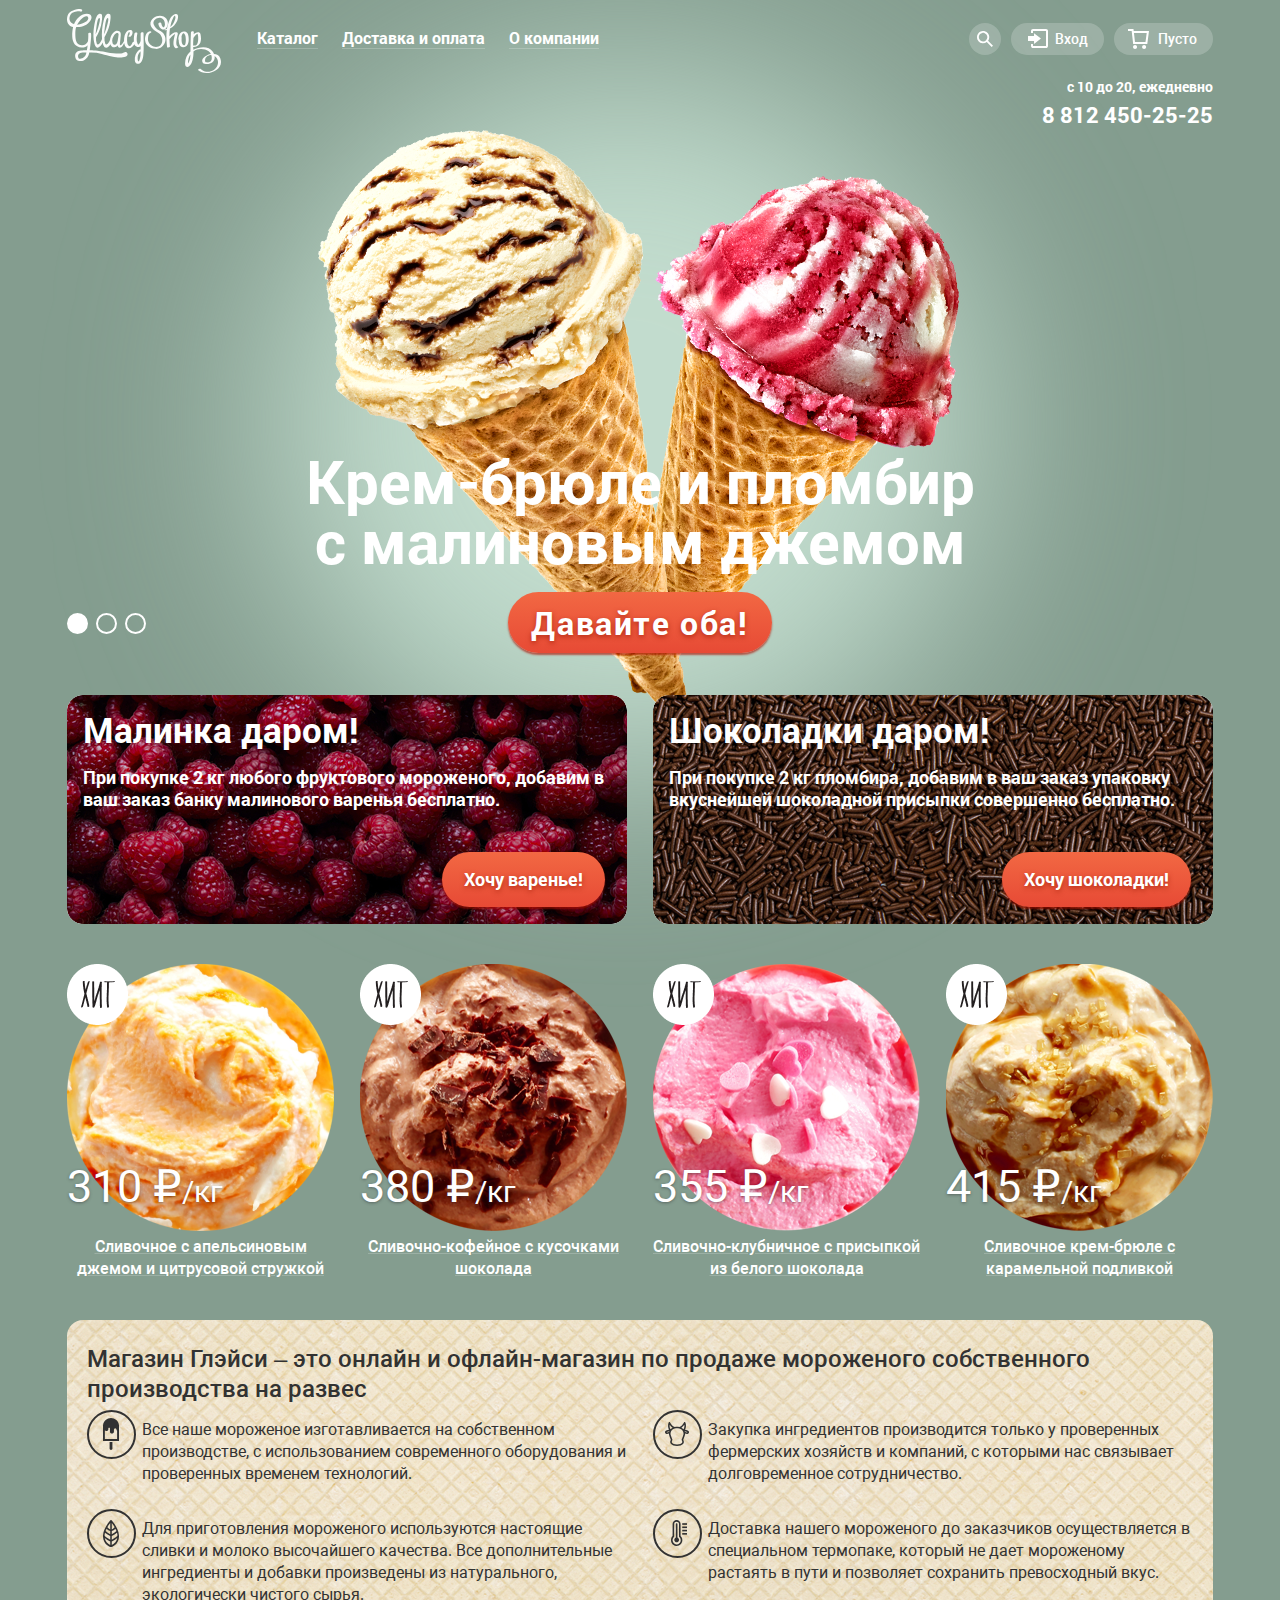
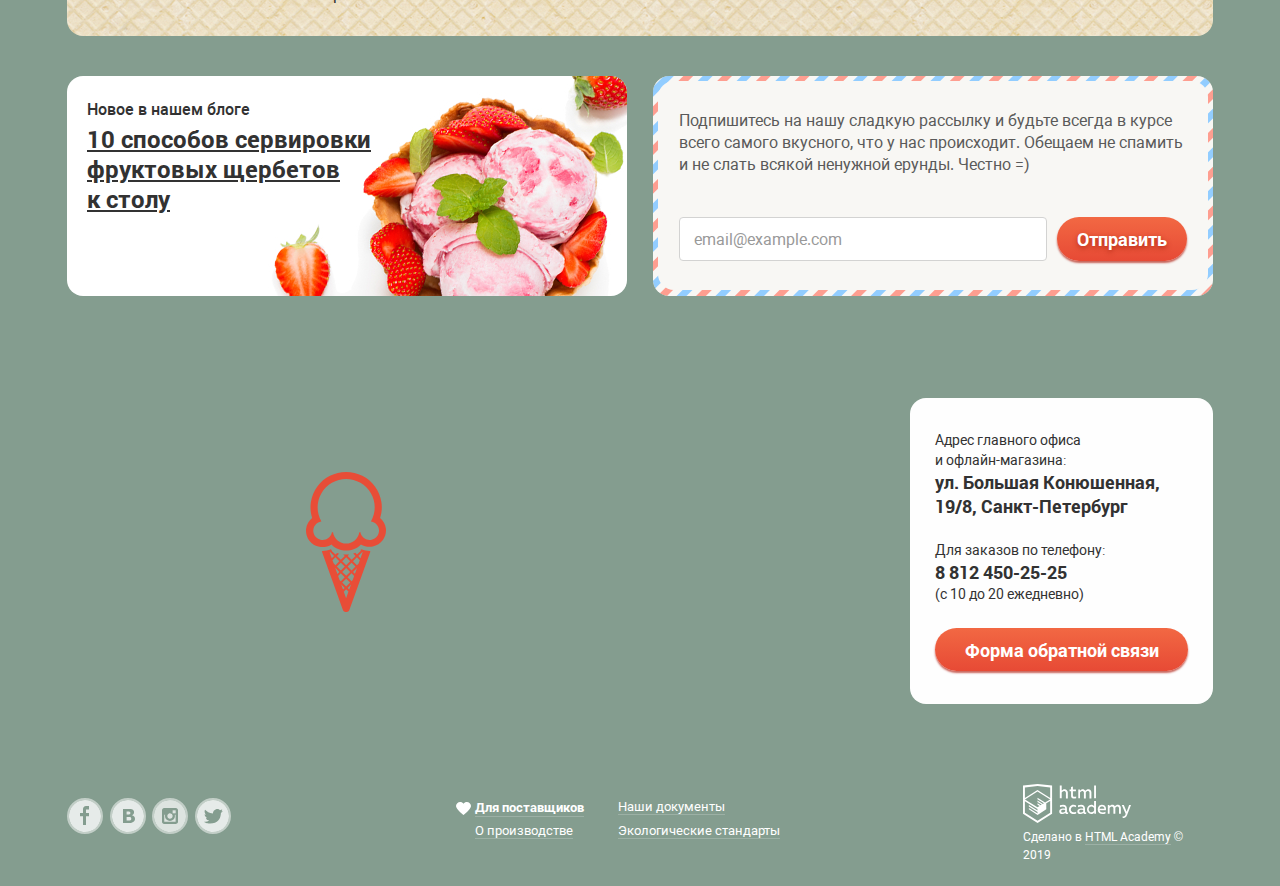
==== index.html @ 66aa1869 "Фиксит ссылки" ====
<!DOCTYPE html>
<html class="page" lang="ru">

<head>
  <meta charset="utf-8">
  <title>HTML Academy: Глейси</title>

  <link rel="icon" href="favicon.ico">
  <link rel="icon" href="img/icon.svg" type="image/svg+xml">
  <link href="css/normalize.css" rel="stylesheet">
  <link href="css/style.css" rel="stylesheet">
</head>

<body class="page-body container background-green">
  <header class="main-header">
    <div class="main-header-logo">
      <img src="../img/logo.svg" width="154" height="64" alt="Логотип магазина Gllacy Shop">
    </div>
    <nav class="main-navigation">
      <ul class="site-navigation">
        <li class="navigation-item-catalog"><a class="navigation-item catalog" href="#">Каталог</a>
          <ul class="submenu">
            <li class="novelty-item"><a class="submenu-novelty" href="#">Новинки</a></li>
            <li class="submenu-item"><a class="submenu-link" href="catalog.html">Сливочное</a></li>
            <li class="submenu-item"><a class="submenu-link" href="#">Щербеты</a></li>
            <li class="submenu-item"><a class="submenu-link" href="#">Фруктовый лед</a></li>
            <li class="submenu-item"><a class="submenu-link" href="#">Мелорин</a></li>
          </ul>
        </li>
        <li><a class="navigation-item" href="#">Доставка и оплата</a></li>
        <li><a class="navigation-item" href="#">О компании</a></li>
      </ul>
    </nav>
    <div class="useful-buttons">
      <ul class="useful-buttons-list">
        <li class="useful-link-search">
          <button class="button button-search" type="button" aria-label="Поиск"><svg class="svg-search" width="16"
              height="16" viewBox="0 0 16 16" fill="none" xmlns="http://www.w3.org/2000/svg">
              <path
                d="M16 14.6652L11.0785 9.73294C11.9827 8.48188 12.3826 6.93501 12.1984 5.40134C12.0141 3.86767 11.2594 2.4601 10.0848 1.45982C8.91022 0.45954 7.40233 -0.0598191 5.86234 0.00548954C4.32234 0.0707982 2.86363 0.715967 1.77757 1.81212C0.691516 2.90827 0.0580813 4.3747 0.0038002 5.91849C-0.050481 7.46228 0.478388 8.96976 1.48476 10.1398C2.49113 11.3098 3.90092 12.0563 5.43251 12.2301C6.96409 12.4039 8.50472 11.9922 9.74663 11.0772L14.6586 16L16 14.6652ZM6.08152 10.3767C5.24079 10.3767 4.41895 10.1268 3.71991 9.65874C3.02087 9.19063 2.47604 8.5253 2.15431 7.74687C1.83258 6.96844 1.7484 6.11188 1.91241 5.28551C2.07643 4.45913 2.48128 3.70006 3.07576 3.10427C3.67024 2.50849 4.42766 2.10276 5.25223 1.93838C6.0768 1.77401 6.93149 1.85837 7.70822 2.1808C8.48495 2.50324 9.14883 3.04927 9.61591 3.74983C10.083 4.4504 10.3323 5.27404 10.3323 6.11661C10.3298 7.24568 9.88115 8.3278 9.08451 9.12618C8.28788 9.92456 7.20813 10.3742 6.08152 10.3767Z"
                fill="white" />
            </svg>
          </button>
          <div class="search-form-div">
            <form class="search-form" action="https://echo.htmlacademy.ru" method="post">
              <input class="search-input" type="text" name="search" placeholder="Крем-брюле">
            </form>
          </div>
        </li>
        <li class="useful-link-login">
          <button class="button button-login" type="button">
            <svg class="svg-enter" width="20" height="19" viewBox="0 0 20 19" fill="none"
              xmlns="http://www.w3.org/2000/svg">
              <path d="M6.04 14.88L12.96 9.5L6.04 4.13V7.04H0V11.96H6.04V14.88Z" fill="white" />
              <path
                d="M18 0H5C4.46957 0 3.96086 0.210714 3.58579 0.585786C3.21071 0.960859 3 1.46957 3 2V4H5V2H18V17H5V15H3V17C3 17.5304 3.21071 18.0391 3.58579 18.4142C3.96086 18.7893 4.46957 19 5 19H18C18.5304 19 19.0391 18.7893 19.4142 18.4142C19.7893 18.0391 20 17.5304 20 17V2C20 1.46957 19.7893 0.960859 19.4142 0.585786C19.0391 0.210714 18.5304 0 18 0Z"
                fill="white" />
            </svg>Вход</button>
          <div class="authorization-form-div">
            <form class="authorization-form" action="https://echo.htmlacademy.ru" method="post">
              <input class="authorization-login" type="email" name="login" placeholder="email@example.com">
              <input class="authorization-password" type="password" name="password" placeholder="......">
              <button class="button button-enter" type="submit">Войти</button>
              <div class="authorization-form-links">
                <a class="forgot-pass" href="">Забыли пароль?</a>
                <a class="new-reg" href="">Новая регистрация</a>
              </div>
            </form>
          </div>
        </li>
        <li>
          <button class="button button-cart" type="button"><svg class="svg-cart" width="21" height="20"
              viewBox="0 0 21 20" fill="none" xmlns="http://www.w3.org/2000/svg">
              <path
                d="M5.70345 2L5.46161 0H0V2H3.66795L5.17946 15H19.2869L21 2H5.70345ZM17.5034 13H6.97313L5.96545 4H18.6924L17.5034 13Z"
                fill="white" />
              <path
                d="M7.03359 20C8.14664 20 9.04894 19.1046 9.04894 18C9.04894 16.8954 8.14664 16 7.03359 16C5.92054 16 5.01823 16.8954 5.01823 18C5.01823 19.1046 5.92054 20 7.03359 20Z"
                fill="white" />
              <path
                d="M16.1027 20C17.2157 20 18.118 19.1046 18.118 18C18.118 16.8954 17.2157 16 16.1027 16C14.9896 16 14.0873 16.8954 14.0873 18C14.0873 19.1046 14.9896 20 16.1027 20Z"
                fill="white" />
            </svg>Пусто</button>
        </li>
      </ul>
      <p class="magazine-information">с 10 до 20, ежедневно
        <a class="useful-buttons-tel" href="tel:+78124502525">8 812 450-25-25</a>
      </p>
    </div>
  </header>

  <main>
    <h1 class="visually-hidden">Кондитерский магазин Gllacy Shop</h1>
    <section class="slider">
      <h2 class="visually-hidden presentation">Презентация мороженого</h2>
      <ul class="slider-list">
        <li class="slider-item slide slide-current">
          <div class="slider-images-green">
          </div>
          <div class="slider-backlight-green"></div>
          <h3 class="slider-header">Крем-брюле и пломбир<br> с малиновым джемом</h3>
          <a class="button slide-button" href="#">Давайте оба!</a>
        </li>
        <li class="slider-item slide">
          <div class="slider-images-blue">
          </div>
          <div class="slider-backlight-blue"></div>
          <h3 class="slider-header">Шоколадный пломбир и лимонный сорбет</h3>
          <a class="button slide-button" href="#">Давайте оба!</a>
        </li>
        <li class="slider-item slide">
          <div class="slider-images-brown">
          </div>
          <div class="slider-backlight-brown"></div>
          <h3 class="slider-header">Пломбир с помадкой и клубничный щербет</h3>
          <a class="button slide-button" href="#">Давайте оба!</a>
        </li>
      </ul>
      <div class="slider-controls">
        <button type="button" class="change-button current" aria-label="Первый слайд"></button>
        <button type="button" class="change-button" aria-label="Второй слайд"></button>
        <button type="button" class="change-button" aria-label="Третий слайд"></button>
      </div>
    </section>

    <section class="special-offers">
      <h2 class="visually-hidden">Специальные предложения</h2>
      <ul class="offers-list">
        <li class="offers-item">
          <h3 class="offer-header">Малинка даром!</h3>
          <p class="offer-text">При покупке 2 кг любого фруктового мороженого, добавим в ваш заказ банку малинового
            варенья
            бесплатно.
          </p>
          <a class="button offer-button" href="#">Хочу варенье!</a>
        </li>
        <li class="offers-item">
          <h3 class="offer-header">Шоколадки даром!</h3>
          <p class="offer-text">При покупке 2 кг пломбира, добавим в ваш заказ упаковку вкуснейшей шоколадной
            присыпки совершенно
            бесплатно.</p>
          <a class="button offer-button" href="#">Хочу шоколадки!</a>
        </li>
      </ul>
    </section>

    <section class="hits">
      <h2 class="visually-hidden">Хиты продаж</h2>
      <ul class="hits-list">
        <li class="hits-item">
          <article class="catalog-article hit-first">
            <h3 class="hit-h">Сливочное с апельсиновым джемом и цитрусовой стружкой</h3>
            <img class="hit-image" src="../img/hit-first-orange.jpg" width="267" height="267">
            <p class="hits-price"><span class="hits-span-price">310 <span>&#8381;</span></span>/кг</p>
            <button class="button button-quick-view">Быстрый просмотр</button>
          </article>
        </li>
        <li class="hits-item">
          <article class="catalog-article hit-second">
            <h3 class="hit-h">Сливочно-кофейное с кусочками шоколада</h3>
            <img class="hit-image" src="../img/hit-second-coffee.jpg" width="267" height="267">
            <p class="hits-price"><span class="hits-span-price">380 <span>&#8381;</span></span>/кг</p>
            <button class="button button-quick-view">Быстрый просмотр</button>
          </article>
        </li>
        <li class="hits-item">
          <article class="catalog-article hit-third">
            <h3 class="hit-h">Сливочно-клубничное с присыпкой из белого шоколада</h3>
            <img class="hit-image" src="../img/hit-third-strawberry.jpg" width="267" height="267">
            <p class="hits-price"><span class="hits-span-price">355 <span>&#8381;</span></span>/кг</p>
            <button class="button button-quick-view">Быстрый просмотр</button>
          </article>
        </li>
        <li class="hits-item">
          <article class="catalog-article hit-fourth">
            <h3 class="hit-h">Сливочное крем-брюле с карамельной подливкой</h3>
            <img class="hit-image" src="../img/hit-fourth-caramel.jpg" width="267" height="267">
            <p class="hits-price"><span class="hits-span-price">415 <span>&#8381;</span></span>/кг</p>
            <button class="button button-quick-view">Быстрый просмотр</button>
          </article>
        </li>
      </ul>
    </section>

    <section class="features">
      <h2 class="visually-hidden">Преимущества</h2>
      <h3 class="features-header">Магазин Глэйси – это онлайн и офлайн-магазин по продаже мороженого собственного
        производства на развес
      </h3>
      <ul class="features-list">
        <li class="features-item">
          <p class="features-text">Все наше мороженое изготавливается на собственном производстве, с использованием
            современного оборудования и проверенных временем технологий.</p>
        </li>
        <li class="features-item">
          <p class="features-text">Закупка ингредиентов производится только у проверенных фермерских хозяйств и
            компаний, с которыми нас связывает долговременное сотрудничество.</p>
        </li>
        <li class="features-item">
          <p class="features-text">Для приготовления мороженого используются настоящие сливки и молоко высочайшего
            качества. Все дополнительные ингредиенты и добавки произведены из натурального, экологически чистого сырья.
          </p>
        </li>
        <li class="features-item">
          <p class="features-text">Доставка нашего мороженого до заказчиков осуществляется в специальном термопаке,
            который не дает мороженому растаять в пути и позволяет сохранить превосходный вкус.</p>
        </li>
      </ul>
    </section>

    <div class="index-columns">
      <section class="blog-state">
        <h2><a class="blog-state-link" href="#">10 способов сервировки<br> фруктовых щербетов<br> к столу</a></h2>
        <p>Новое в нашем блоге</p>
      </section>

      <section class="subscription">
        <div class="wrap">
          <h2 class="visually-hidden">Подписка на рассылку</h2>
          <form class="subscription-form" action="https://echo.htmlacademy.ru" method="post">
            <p class="subscription-text">Подпишитесь на нашу сладкую рассылку и будьте всегда в курсе всего самого
              вкусного, что у нас происходит.
              Обещаем не спамить и не слать всякой ненужной ерунды. Честно =)</p>
            <input class="subscription-input" type="text" placeholder="email@example.com">
            <button class="button submit-button" type="submit">Отправить</button>
        </div>
        </form>
      </section>
    </div>

    <section class="section-map">
      <h2 class="visually-hidden">Карта и местоположение</h2>
      <div class="map">
        <iframe class="map-iframe"
          src="https://www.google.com/maps/embed?pb=!1m18!1m12!1m3!1d1998.6034633474942!2d30.321180581178766!3d59.938721856228796!2m3!1f0!2f0!3f0!3m2!1i1024!2i768!4f13.1!3m3!1m2!1s0x4696310fca145cc1%3A0x42b32648d8238007!2z0JHQvtC70YzRiNCw0Y8g0JrQvtC90Y7RiNC10L3QvdCw0Y8g0YPQuy4sIDE5LzgsINCh0LDQvdC60YIt0J_QtdGC0LXRgNCx0YPRgNCzLCAxOTExODY!5e0!3m2!1sru!2sru!4v1616241589556!5m2!1sru!2sru"
          width="1200" height="430" allowfullscreen
          title="Магазин Gllacy Shop по улице Большая Конюшенная, 19/8, Санкт-Петербург"></iframe>
        <div class="map-information">
          <div class="map-wrapper">
            <p class="address">Адрес главного офиса и офлайн-магазина:
              <span class="map-address">ул. Большая Конюшенная, 19/8, Санкт-Петербург</span>
            </p>
            <p class="tel">Для заказов по телефону:
              <a class="map-tel" href="tel:+78124502525">8 812 450-25-25</a>
              (с 10 до 20 ежедневно)
            </p>
            <button class="button feedback-button" type="button">Форма обратной связи</button>
          </div>
        </div>
      </div>
    </section>
  </main>

  <footer class="main-footer">
    <section class="footer-social">
      <h2 class="visually-hidden">Социальные сети</h2>
      <ul class="social-list">
        <li>
          <a href="#" class="facebook-link">
            <span class="visually-hidden">Фэйсбук</span>
            <svg width="36" height="36" viewBox="0 0 36 36" fill="none" xmlns="http://www.w3.org/2000/svg">
              <path
                d="M18 35C27.3888 35 35 27.3888 35 18C35 8.61116 27.3888 1 18 1C8.61116 1 1 8.61116 1 18C1 27.3888 8.61116 35 18 35Z"
                stroke="white" stroke-opacity="0.5" stroke-width="2" />
              <path
                d="M18 2C14.8355 2 11.7421 2.93838 9.11088 4.69649C6.4797 6.45459 4.42894 8.95345 3.21793 11.8771C2.00693 14.8007 1.69008 18.0177 2.30744 21.1214C2.92481 24.2251 4.44866 27.0761 6.6863 29.3137C8.92394 31.5513 11.7749 33.0752 14.8786 33.6926C17.9823 34.3099 21.1993 33.9931 24.1229 32.7821C27.0466 31.5711 29.5454 29.5203 31.3035 26.8891C33.0616 24.2579 34 21.1645 34 18C34 13.7565 32.3143 9.68687 29.3137 6.68629C26.3131 3.68571 22.2435 2 18 2ZM22.06 11.45H19V14.9H22V18.34H19V27H16V18.34H13V14.9H16V11.45C15.9449 10.5957 16.2291 9.75426 16.7908 9.1083C17.3525 8.46234 18.1464 8.06407 19 8H22V11.45H22.06Z"
                fill="white" fill-opacity="0.8" />
            </svg>
          </a>
        </li>
        <li>
          <a href="#" class="vk-link">
            <span class="visually-hidden">Вконтакте</span>
            <svg width="36" height="36" viewBox="0 0 36 36" fill="none" xmlns="http://www.w3.org/2000/svg">
              <path
                d="M18 35C27.3888 35 35 27.3888 35 18C35 8.61116 27.3888 1 18 1C8.61116 1 1 8.61116 1 18C1 27.3888 8.61116 35 18 35Z"
                stroke="white" stroke-opacity="0.5" stroke-width="2" />
              <path
                d="M18.64 16.49C18.9652 16.4904 19.2875 16.4293 19.59 16.31C19.8645 16.2077 20.0922 16.0085 20.23 15.75C20.3343 15.4964 20.3854 15.2241 20.38 14.95C20.376 14.7057 20.3143 14.4659 20.2 14.25C20.0714 14.0066 19.8523 13.8235 19.59 13.74C19.2687 13.627 18.9306 13.5695 18.59 13.57H16.59V16.57H17.16C17.75 16.52 18.24 16.51 18.64 16.49Z"
                fill="white" fill-opacity="0.8" />
              <path
                d="M20.12 19.08C19.751 19.0101 19.3752 18.9832 19 19H16.61V22.5H19.06C19.4757 22.4953 19.8865 22.4104 20.27 22.25C20.591 22.1392 20.8632 21.9199 21.04 21.63C21.1865 21.3527 21.2621 21.0436 21.26 20.73C21.2753 20.3782 21.1848 20.0298 21 19.73C20.7922 19.4167 20.4806 19.1865 20.12 19.08Z"
                fill="white" fill-opacity="0.8" />
              <path
                d="M18 2C14.8355 2 11.7421 2.93838 9.11088 4.69649C6.4797 6.45459 4.42894 8.95345 3.21793 11.8771C2.00693 14.8007 1.69008 18.0177 2.30744 21.1214C2.92481 24.2251 4.44866 27.0761 6.6863 29.3137C8.92394 31.5513 11.7749 33.0752 14.8786 33.6926C17.9823 34.3099 21.1993 33.9931 24.1229 32.7821C27.0466 31.5711 29.5454 29.5203 31.3035 26.8891C33.0616 24.2579 34 21.1645 34 18C34 13.7565 32.3143 9.68687 29.3137 6.68629C26.3131 3.68571 22.2435 2 18 2ZM24.6 22.53C24.3376 23.056 23.9537 23.5119 23.48 23.86C22.9342 24.2714 22.3122 24.5705 21.65 24.74C20.8286 24.9383 19.9848 25.029 19.14 25.01H13V11H18.45C19.2781 10.9868 20.1063 11.0235 20.93 11.11C21.473 11.194 21.9994 11.3627 22.49 11.61C22.9868 11.8462 23.4013 12.2258 23.68 12.7C23.9455 13.1728 24.0801 13.7079 24.07 14.25C24.0819 14.8916 23.8931 15.5209 23.53 16.05C23.1452 16.588 22.6142 17.0045 22 17.25V17.32C22.8272 17.4588 23.5898 17.8541 24.18 18.45C24.7295 19.0712 25.0163 19.8815 24.98 20.71C25.0043 21.3386 24.8738 21.9636 24.6 22.53Z"
                fill="white" fill-opacity="0.8" />
            </svg>
          </a>
        </li>
        <li>
          <a href="#" class="instagram-link">
            <span class="visually-hidden">Инстаграм</span>
            <svg width="36" height="36" viewBox="0 0 36 36" fill="none" xmlns="http://www.w3.org/2000/svg">
              <path
                d="M18 35C27.3888 35 35 27.3888 35 18C35 8.61116 27.3888 1 18 1C8.61116 1 1 8.61116 1 18C1 27.3888 8.61116 35 18 35Z"
                stroke="white" stroke-opacity="0.5" stroke-width="2" />
              <g opacity="0.8">
                <path
                  d="M22.92 18C22.92 19.3155 22.3974 20.5771 21.4673 21.5072C20.5371 22.4374 19.2755 22.96 17.96 22.96C16.6445 22.96 15.3829 22.4374 14.4528 21.5072C13.5226 20.5771 13 19.3155 13 18C13.001 17.6158 13.048 17.233 13.14 16.86H12.24V23.7H23.64V16.86H22.74C22.8406 17.2325 22.901 17.6147 22.92 18Z"
                  fill="white" fill-opacity="0.9"/>
                <path
                  d="M18 20.66C18.5252 20.656 19.0375 20.4967 19.4723 20.202C19.9071 19.9073 20.245 19.4905 20.4432 19.0042C20.6415 18.5178 20.6913 17.9836 20.5864 17.4689C20.4816 16.9542 20.2266 16.4821 19.8539 16.1121C19.4811 15.7421 19.0071 15.4908 18.4916 15.3897C17.9762 15.2887 17.4424 15.3425 16.9575 15.5445C16.4726 15.7464 16.0584 16.0873 15.7669 16.5243C15.4755 16.9613 15.32 17.4748 15.32 18C15.3213 18.3506 15.3917 18.6976 15.5271 19.021C15.6625 19.3444 15.8602 19.638 16.1091 19.8851C16.358 20.1321 16.653 20.3276 16.9775 20.4606C17.3019 20.5936 17.6494 20.6613 18 20.66Z"
                  fill="white" fill-opacity="0.9"/>
                <path d="M23.68 12.3H20.64V15.34H23.68V12.3Z" fill="white" fill-opacity="0.9"/>
                <path
                  d="M18 2C14.8355 2 11.7421 2.93838 9.11088 4.69649C6.4797 6.45459 4.42894 8.95345 3.21793 11.8771C2.00693 14.8007 1.69008 18.0177 2.30744 21.1214C2.92481 24.2251 4.44866 27.0761 6.6863 29.3137C8.92394 31.5513 11.7749 33.0752 14.8786 33.6926C17.9823 34.3099 21.1993 33.9931 24.1229 32.7821C27.0466 31.5711 29.5454 29.5203 31.3035 26.8891C33.0616 24.2579 34 21.1645 34 18C34 13.7565 32.3143 9.68687 29.3137 6.68629C26.3131 3.68571 22.2435 2 18 2ZM26 23.7C26.0027 24.0045 25.9444 24.3064 25.8285 24.588C25.7127 24.8696 25.5416 25.1251 25.3253 25.3395C25.1091 25.5539 24.8521 25.7228 24.5695 25.8362C24.2869 25.9497 23.9845 26.0054 23.68 26H12.28C11.9793 25.9987 11.6818 25.9382 11.4044 25.8219C11.1271 25.7056 10.8754 25.5358 10.6637 25.3222C10.4519 25.1086 10.2844 24.8554 10.1705 24.5771C10.0566 24.2988 9.99869 24.0007 10 23.7V12.3C9.99869 11.9993 10.0566 11.7012 10.1705 11.4229C10.2844 11.1446 10.4519 10.8914 10.6637 10.6778C10.8754 10.4642 11.1271 10.2944 11.4044 10.1781C11.6818 10.0618 11.9793 10.0013 12.28 10H23.67C23.9749 9.99467 24.2778 10.0503 24.561 10.1636C24.8441 10.2769 25.1017 10.4457 25.3188 10.6599C25.5358 10.8742 25.7079 11.1296 25.8249 11.4112C25.9418 11.6929 26.0014 11.995 26 12.3V23.7Z"
                  fill="white" fill-opacity="0.9"/>
              </g>
            </svg>
          </a>
        </li>
        <li>
          <a href="#" class="twitter-link">
            <span class="visually-hidden">Твиттер</span>
            <svg width="36" height="36" viewBox="0 0 36 36" fill="none" xmlns="http://www.w3.org/2000/svg">
              <path
                d="M18 35C27.3888 35 35 27.3888 35 18C35 8.61116 27.3888 1 18 1C8.61116 1 1 8.61116 1 18C1 27.3888 8.61116 35 18 35Z"
                stroke="white" stroke-opacity="0.5" stroke-width="2" />
              <path
                d="M18 2C14.8355 2 11.7421 2.93838 9.11088 4.69649C6.4797 6.45459 4.42894 8.95345 3.21793 11.8771C2.00693 14.8007 1.69008 18.0177 2.30744 21.1214C2.92481 24.2251 4.44866 27.0761 6.6863 29.3137C8.92394 31.5513 11.7749 33.0752 14.8786 33.6926C17.9823 34.3099 21.1993 33.9931 24.1229 32.7821C27.0466 31.5711 29.5454 29.5203 31.3035 26.8891C33.0616 24.2579 34 21.1645 34 18C34 13.7565 32.3143 9.68687 29.3137 6.68629C26.3131 3.68571 22.2435 2 18 2ZM25.94 14.81C25.69 21.33 22.48 25.64 14.94 25.51H14.46C14.01 25.51 9.91001 25.07 9.11001 23.69C10.8989 23.9555 12.7228 23.5494 14.23 22.55C13.18 22.26 11.31 22.09 10.98 19.7C11.3928 19.8642 11.8441 19.9058 12.28 19.82C11 19 9.53001 18.3 9.61001 16.17C10.028 16.4893 10.5445 16.652 11.07 16.63C10.3 16.4 8.92001 13.39 10.07 11.85C12.07 13.64 14.14 15.33 17.87 15.49C18.1 13.28 19.11 11.79 21.04 11.17C21.7375 10.9333 22.4908 10.9157 23.1986 11.1195C23.9065 11.3232 24.5351 11.7387 25 12.31C25.74 12.08 26.45 11.84 27.19 11.62C27.1758 11.9571 27.0846 12.2865 26.9234 12.5829C26.7622 12.8793 26.5353 13.1349 26.26 13.33C26.5167 13.3601 26.7768 13.3336 27.0221 13.2524C27.2674 13.1712 27.492 13.0372 27.68 12.86C27.5628 13.2985 27.3443 13.7034 27.0421 14.0421C26.7399 14.3808 26.3624 14.6438 25.94 14.81Z"
                fill="white" fill-opacity="0.8" />
            </svg>
          </a>
        </li>
      </ul>
    </section>
    <section class="footer-useful-links">
      <h2 class="visually-hidden">Полезные ссылки</h2>
      <ul class="useful-links-list">
        <li><a class="link suppliers" href="#">Для поставщиков</a></li>
        <li><a class="link" href="#">Наши документы</a></li>
        <li><a class="link" href="#">О производстве</a></li>
        <li><a class="link" href="#">Экологические стандарты</a></li>
      </ul>
    </section>
    <section class="footer-copyright">
      <h2 class="visually-hidden">Копирайт</h2>
      <a href="https://htmlacademy.ru/intensive/htmlcss">
        <span class="visually-hidden">Лого академии</span>
        <svg width="108" height="39" viewBox="0 0 108 39" fill="none" xmlns="http://www.w3.org/2000/svg">
          <path
            d="M44.582 28.426C44.7698 28.4144 44.9553 28.3771 45.134 28.3151V29.7263C44.7564 29.8745 44.3566 29.9496 43.9538 29.948C43.6117 29.9839 43.2676 29.9061 42.9692 29.7255C42.6707 29.5448 42.4327 29.2703 42.2882 28.94C41.3994 29.6974 40.2878 30.1005 39.1473 30.0791C37.6339 30.0791 36.2348 29.2021 36.2348 27.3776C36.2348 25.1197 38.2145 24.4241 39.9468 24.4241C40.6765 24.4355 41.4034 24.5233 42.1169 24.6862V24.3737C42.1169 23.275 41.3554 22.4988 39.9277 22.4988C38.894 22.5023 37.8726 22.7358 36.9296 23.1843V21.3699C37.9559 20.9951 39.0325 20.7977 40.1181 20.7852C42.4785 20.7852 43.9253 21.9747 43.9253 24.6459V27.8111C43.912 27.962 43.9555 28.1123 44.0465 28.2294C44.1374 28.3465 44.2683 28.4207 44.4107 28.436C44.4679 28.4427 44.5258 28.4393 44.582 28.426ZM38.1479 27.2163C38.177 27.5946 38.3467 27.9451 38.6198 28.1908C38.8929 28.4366 39.247 28.5574 39.6041 28.5268H39.7088C40.6057 28.5405 41.4713 28.1782 42.1169 27.5187V25.9966C41.522 25.8626 40.9165 25.7883 40.3084 25.7749C39.2615 25.7749 38.1479 26.1277 38.1479 27.2365V27.2163Z"
            fill="white" />
          <path
            d="M50.5022 20.7651C51.4002 20.7443 52.2873 20.9774 53.072 21.4404V23.2448C52.3925 22.7578 51.5891 22.5011 50.7687 22.5089C50.0431 22.4476 49.3241 22.6933 48.7693 23.1922C48.2145 23.6912 47.869 24.4027 47.8085 25.1709C47.7481 25.9391 47.9776 26.7014 48.4468 27.2907C48.916 27.88 49.5867 28.2484 50.3118 28.3151C50.4639 28.3252 50.6165 28.3252 50.7687 28.3151C51.6191 28.315 52.4551 28.0823 53.1957 27.6397V29.4541C52.3309 29.8749 51.387 30.0817 50.4355 30.0589C49.8841 30.1 49.3303 30.0253 48.8062 29.8391C48.282 29.6529 47.7978 29.3589 47.3812 28.974C46.9647 28.589 46.624 28.1207 46.3789 27.5959C46.1337 27.0711 45.9888 26.5002 45.9526 25.916C45.9526 25.7749 45.9526 25.6237 45.9526 25.4826C45.9335 24.882 46.0266 24.2834 46.2264 23.721C46.4263 23.1586 46.729 22.6435 47.1171 22.2052C47.5053 21.767 47.9713 21.4142 48.4885 21.167C49.0057 20.9199 49.5638 20.7833 50.131 20.7651C50.2545 20.7555 50.3786 20.7555 50.5022 20.7651Z"
            fill="white" />
          <path
            d="M62.6661 28.426C62.8538 28.4144 63.0394 28.3771 63.2181 28.3151V29.7263C62.8404 29.8745 62.4407 29.9496 62.0379 29.948C61.6958 29.9839 61.3517 29.9061 61.0532 29.7255C60.7548 29.5448 60.5168 29.2703 60.3723 28.94C59.4834 29.6974 58.3719 30.1005 57.2313 30.0791C55.718 30.0791 54.3189 29.2021 54.3189 27.3776C54.3189 25.1197 56.2986 24.4241 58.0308 24.4241C58.7606 24.4355 59.4875 24.5233 60.2009 24.6862V24.3737C60.2009 23.275 59.4395 22.4988 58.0118 22.4988C56.9781 22.5023 55.9567 22.7358 55.0137 23.1843V21.3699C56.04 20.9951 57.1166 20.7977 58.2022 20.7852C60.5626 20.7852 62.0093 21.9747 62.0093 24.6459V27.8111C61.9961 27.962 62.0396 28.1123 62.1305 28.2294C62.2215 28.3465 62.3524 28.4207 62.4948 28.436C62.552 28.4427 62.6099 28.4393 62.6661 28.426ZM56.232 27.2163C56.2611 27.5946 56.4308 27.9451 56.7039 28.1908C56.977 28.4366 57.331 28.5574 57.6882 28.5268H57.7929C58.6897 28.5405 59.5553 28.1782 60.2009 27.5187V25.9966C59.6061 25.8626 59.0006 25.7883 58.3925 25.7749C57.336 25.7749 56.232 26.1277 56.232 27.2365V27.2163Z"
            fill="white" />
          <path
            d="M72.974 16.9648V29.8271H71.2989V28.426C70.9277 28.9464 70.445 29.3659 69.8906 29.6498C69.3362 29.9338 68.726 30.074 68.1103 30.0589C66.9966 29.9812 65.9524 29.4578 65.1895 28.5949C64.4267 27.732 64.0022 26.5941 64.0022 25.412C64.0022 24.2299 64.4267 23.092 65.1895 22.2291C65.9524 21.3662 66.9966 20.8428 68.1103 20.7651C68.6778 20.7487 69.2416 20.8669 69.7603 21.1111C70.2791 21.3553 70.7397 21.7192 71.1085 22.1763V16.9648H73.0121H72.974ZM68.4435 22.4888C67.7114 22.4888 67.0093 22.7967 66.4917 23.345C65.9741 23.8932 65.6833 24.6367 65.6833 25.412C65.6833 26.1873 65.9741 26.9308 66.4917 27.479C67.0093 28.0272 67.7114 28.3352 68.4435 28.3352C69.0099 28.3399 69.5648 28.166 70.0377 27.8358C70.5105 27.5055 70.88 27.0337 71.099 26.4805V24.3334C70.8734 23.786 70.5021 23.32 70.0305 22.9924C69.5589 22.6648 69.0075 22.4898 68.4435 22.4888Z"
            fill="white" />
          <path
            d="M78.9989 20.7651C82.3111 20.7651 83.4532 23.5976 82.9202 26.1478H76.6479C76.8573 27.7304 78.3136 28.3856 79.8364 28.3856C80.7481 28.3862 81.6485 28.1728 82.4729 27.7607V29.4541C81.5292 29.8805 80.5099 30.0868 79.4843 30.0589C76.9335 30.0589 74.7253 28.5167 74.7253 25.412C74.6709 24.2403 75.0569 23.0935 75.799 22.2226C76.5411 21.3517 77.5787 20.8276 78.6848 20.7651H78.9989ZM79.0845 22.398C78.7864 22.3733 78.4865 22.411 78.2021 22.5091C77.9178 22.6071 77.6544 22.7637 77.4272 22.9696C77.2 23.1756 77.0134 23.427 76.8781 23.7095C76.7427 23.9919 76.6613 24.2998 76.6384 24.6157V24.6761H81.2546C81.281 24.4048 81.2565 24.1305 81.1828 23.8692C81.109 23.6078 80.9873 23.3643 80.8247 23.1528C80.662 22.9412 80.4616 22.7657 80.2349 22.6362C80.0082 22.5067 79.7596 22.4257 79.5033 22.398C79.3644 22.3779 79.2235 22.3779 79.0845 22.398Z"
            fill="white" />
          <path
            d="M84.8048 21.007H86.4514V22.1057C86.8022 21.6912 87.2302 21.3581 87.7085 21.1273C88.1868 20.8966 88.7051 20.7732 89.2306 20.7651C89.7436 20.7308 90.2557 20.8439 90.7131 21.0923C91.1704 21.3407 91.5559 21.7152 91.829 22.1763C92.2017 21.748 92.6511 21.4026 93.1512 21.1603C93.6513 20.918 94.1919 20.7837 94.7415 20.7651C95.1767 20.7503 95.6099 20.8337 96.0124 21.0095C96.4148 21.1854 96.7775 21.4498 97.0762 21.7853C97.3749 22.1207 97.603 22.5196 97.7453 22.9554C97.8876 23.3912 97.9408 23.854 97.9015 24.3133V29.8271H95.9979V24.3737C96.0405 23.93 95.915 23.4866 95.6491 23.1407C95.3832 22.7948 94.9986 22.5749 94.5797 22.5291H94.3513C93.9544 22.565 93.569 22.6885 93.2198 22.8916C92.8707 23.0947 92.5655 23.373 92.324 23.7085V29.8271H90.4204V24.3737C90.463 23.93 90.3375 23.4866 90.0716 23.1407C89.8057 22.7948 89.4211 22.5749 89.0022 22.5291H88.7738C88.3331 22.5669 87.906 22.7087 87.5239 22.9442C87.1418 23.1797 86.8144 23.5028 86.5656 23.8899V29.8372H84.8048V21.007Z"
            fill="white" />
          <path
            d="M106.096 21.007H108L104.098 31.0165C103.146 33.3148 102.013 34.0406 100.747 34.0406C100.379 34.0306 100.012 33.9799 99.6528 33.8894V32.2564C99.9273 32.3449 100.213 32.3891 100.5 32.3874C101.452 32.3874 102.08 31.7121 102.565 30.3714L102.737 29.9279L98.7771 21.0372H100.804L103.66 27.6901L106.096 21.007Z"
            fill="white" />
          <path
            d="M38.6999 1.5221V6.56216C39.0514 6.18238 39.4703 5.87999 39.9326 5.67239C40.3949 5.46479 40.8914 5.35609 41.3935 5.35255C41.8191 5.32525 42.2457 5.38705 42.6487 5.53441C43.0518 5.68177 43.4235 5.9118 43.7426 6.21136C44.0617 6.51091 44.3219 6.87413 44.5084 7.28024C44.6949 7.68635 44.804 8.1274 44.8295 8.57819C44.839 8.7023 44.839 8.82703 44.8295 8.95115V14.4045H42.9259V9.20315C42.9563 8.94983 42.9387 8.69261 42.8739 8.44662C42.8091 8.20064 42.6985 7.97087 42.5486 7.77081C42.3988 7.57076 42.2126 7.40447 42.0012 7.28173C41.7897 7.15899 41.5572 7.08227 41.3174 7.05609C41.2192 7.04604 41.1204 7.04604 41.0223 7.05609C40.552 7.08571 40.0954 7.23494 39.6912 7.49112C39.2869 7.74731 38.9469 8.1029 38.6999 8.52779V14.3743H36.7963V1.5221H38.6999Z"
            fill="white" />
          <path
            d="M49.9025 2.41923V5.56423H52.9197V7.28793H49.9025V11.32C49.9025 12.4792 50.407 12.8622 51.4825 12.8622C52.0604 12.862 52.6327 12.7421 53.1672 12.5094V14.2029C52.4477 14.4649 51.6912 14.5944 50.9305 14.5859C50.5972 14.6311 50.2589 14.6061 49.9348 14.5124C49.6107 14.4187 49.3073 14.2581 49.042 14.0399C48.7767 13.8216 48.5547 13.5501 48.3888 13.2407C48.2228 12.9314 48.1162 12.5904 48.0751 12.2373C48.0561 12.053 48.0561 11.8671 48.0751 11.6829V7.26777H46.5522V5.54407H48.0465V2.88292L49.9025 2.41923Z"
            fill="white" />
          <path
            d="M55.2992 14.3843V5.56423H56.9458V6.66296C57.2966 6.24843 57.7246 5.9153 58.2029 5.68457C58.6812 5.45384 59.1995 5.33049 59.725 5.32231C60.238 5.28809 60.7501 5.40114 61.2075 5.64952C61.6648 5.8979 62.0503 6.27241 62.3234 6.73352C62.6961 6.30524 63.1455 5.95987 63.6456 5.71757C64.1457 5.47528 64.6863 5.3409 65.2359 5.32231C65.6711 5.30757 66.1043 5.39091 66.5068 5.56679C66.9092 5.74267 67.2719 6.00709 67.5706 6.34254C67.8693 6.67799 68.0974 7.07682 68.2397 7.51263C68.382 7.94843 68.4352 8.41127 68.3959 8.87051V14.3843H66.4923V8.93099C66.5174 8.70892 66.5005 8.48378 66.4425 8.26873C66.3845 8.05367 66.2866 7.853 66.1546 7.67845C66.0226 7.5039 65.859 7.35896 65.6735 7.2521C65.488 7.14524 65.2842 7.07861 65.0741 7.05609H64.8457C64.4465 7.09568 64.0597 7.22385 63.7104 7.43226C63.3611 7.64067 63.0572 7.92465 62.8184 8.2657V14.3843H60.9148V8.93099C60.9398 8.70582 60.9216 8.47762 60.8612 8.26009C60.8009 8.04255 60.6997 7.84016 60.5637 7.66507C60.4277 7.48997 60.2597 7.34578 60.0698 7.24113C59.8799 7.13648 59.672 7.07354 59.4585 7.05609H59.2301C58.7894 7.09388 58.3624 7.23572 57.9803 7.47121C57.5982 7.70669 57.2707 8.02984 57.0219 8.4169V14.3743H55.2992V14.3843Z"
            fill="white" />
          <path d="M72.974 1.51202H71.118V14.3743H72.974V1.51202Z" fill="white" />
          <path
            d="M14.6957 0H14.5434L0 1.61282V29.8372L14.5434 39L29.0868 29.8372V1.61282L14.6957 0ZM27.1832 28.678L14.5434 36.6413L1.90359 28.678V17.1362L14.4863 25.0693V26.5107L5.85353 21.0675V22.4585L14.5244 27.9723V29.444L5.86305 23.9806V25.3717L14.5339 30.8855L23.2809 25.3414V19.3538L27.1832 16.8842V28.678ZM27.1832 15.4125L23.7092 17.5697L22.1102 18.5777L14.4958 13.7795V15.1706L21.0061 19.2732H20.9395L20.7967 19.3639L19.8449 19.9385L14.4768 16.5516V17.9426L18.7123 20.6139L17.7129 21.3195L14.5148 19.3034V20.6945L16.6183 22.0049L14.4768 23.3657L1.96069 15.4831L14.4958 7.49961L27.1832 15.4125ZM27.1832 14.0114L14.4768 6.04807L1.90359 14.0013V3.41716L14.5529 2.01602L27.1927 3.41716V14.0114H27.1832Z"
            fill="white" />
        </svg>
      </a>
      <p>Сделано в <a class="link" href="https://htmlacademy.ru/intensive/htmlcss">HTML Academy</a> © 2019</p>
    </section>
  </footer>

  <section class="visually-hidden feedback">
    <h2>Мы обязательно вам ответим!</h2>
    <form action="https://echo.htmlacademy.ru" method="post">
      <p>
        <input class="feedback-nameandsurname" type="text" name="nameandsurname" placeholder="Имя Фамилия">
      </p>
      <p>
        <input class="feedback-email" type="email" name="email" placeholder="email@example.com">
      </p>
      <p>
        <textarea placeholder="В свободной форме" class="feedback-comment" name="comment"></textarea>
      </p>
      <button class="button" type="submit">Отправить</button>
    </form>
    <button type="button">Закрыть</button>
  </section>
</body>

</html>
---- css/style.css ----
/* Fonts */

@font-face {
  font-family: "Roboto";
  src: url("../fonts/roboto.woff2") format("woff2"),
    url("../fonts/roboto.woff") format("woff");
  font-weight: 400;
  font-style: normal;
}

@font-face {
  font-family: "Roboto";
  src: url("../fonts/robotomedium.woff2") format("woff2"),
    url("../fonts/robotomedium.woff") format("woff");
  font-weight: 500;
  font-style: normal;
}

@font-face {
  font-family: "Roboto";
  src: url("../fonts/robotobold.woff2") format("woff2"),
    url("../fonts/robotobold.woff") format("woff");
  font-weight: 700;
  font-style: normal;
}

/* Variables */

:root {
  --basic-white: #FFFFFF;
  --basic-black: #323232;
  --basic-dull-black: #5A5A5A;
  --basic-grey: #999999;
  --basic-svg-red: #E84D37;
  --basic-background-button-dull-orange: #D07058;
  --basic-background-orange: #F26843;
  --basic-background-bright-red: #E74A35;
  --basic-background-green: #849D8F;
  --basic-backlight-green: rgba(215, 242, 227, 0.75);
  --basic-background-blue-blue: #8996A6;
  --basic-backlight-blue-blue: rgba(218, 228, 239, 0.75);
  --basic-background-brown: #9D8B84;
  --basic-backlight-brown: rgba(239, 224, 218, 0.75);
  --basic-button-background-transparency: rgba(255, 255, 255, 0.2);
  --basic-input-border-grey: #D3D3D2;
  --basic-submenu-item-hover: #FBDED7;
  --basic-submenu-item-active: #F6B5A5;
  --basic-submenu-shadow: rgba(0, 0, 0, 0.4);
  --basic-button-shadow: rgba(172, 16, 0, 0.64);
  --basic-button-shadow-hover: #AC1000;
  --basic-button-shadow-active-transparency: rgba(0, 0, 0, 0.07);
  --basic-button-shadow-active: #942718;
  --basic-hits-price: rgba(49, 50, 53, 0.5);
  --basic-background-mail: #F8F7F4;
  --basic-background-map-information: #FEFEFE;
  --basic-link-hover: #FFBC9E;
  --basic-link-border-hover: rgba(255, 188, 158, 0.3);
  --basic-auth-form-links-border: rgba(52, 52, 52, 0.3);
  --basic-auth-form-links-border-hover: rgba(232, 77, 55, 0.3);
  --basic-price-per-kilogram: #ABABAB;
  --basic-catalog-item-hover: rgba(0, 0, 0, 0.2);
  --basic-nav-link-background-active: #EDEDED;
  --basic-nav-link-shadow-active: #696969;
  --basic-novelty-item-border: rgba(50, 50, 50, 0.2);
  --basic-input-border-active: rgba(46, 136, 228, 0.52);
  --basic-text-shadow-slide-button: rgba(160, 32, 11, 0.76);
  --basic-change-button-hover: rgba(255, 255, 255, 0.4);
}

/* Global */

.page-body {
  margin: 0;
  padding: 0;
  font-size: 16px;
  line-height: 22px;
  font-weight: 400;
  font-family: "Roboto", Arial, sans-serif;
  color: var(--basic-white);
  min-height: 100%;
  display: grid;
  grid-template-rows: min-content 1fr min-content;
  align-content: start;
}

.background-green {
  background-color: var(--basic-background-green);
}

.background-blue {
  background-color: var(--basic-background-blue-blue);
}

.background-brown {
  background-color: var(--basic-background-brown);
}

.page {
  height: 100%;
}

.visually-hidden {
  position: absolute;
  width: 1px;
  height: 1px;
  margin: -1px;
  border: 0;
  padding: 0;
  white-space: nowrap;
  clip-path: inset(100%);
  clip: rect(0 0 0 0);
  overflow: hidden;
}

.container {
  margin: 0 auto;
  width: 1200px;
}

/* Header */

.main-header {
  display: grid;
  grid-template-columns: min-content min-content 1fr;
  grid-template-rows: min-content;
  column-gap: 24px;
  margin: 0 27px;
}

.main-header-logo {
  margin-top: 9px;
}

/* Site navigation */

.main-navigation {
  margin-top: 28px;
}

.site-navigation li,
.site-navigation {
  list-style: none;
  padding: 0;
  margin: 0;
}

.site-navigation {
  display: grid;
  grid-template-rows: 1fr;
  grid-template-columns: 1fr 1fr 1fr;
}

.navigation-item {
  color: var(--basic-white);
  line-height: 18px;
  font-weight: bold;
  white-space: nowrap;
  text-decoration: underline;
  text-decoration-color: var(--basic-button-background-transparency);
  text-underline-position: under;
}

.site-navigation .navigation-item-catalog {
  padding-bottom: 9.7px;
}

.site-navigation .navigation-item-catalog {
  position: relative;
}

.navigation-item-catalog:hover .submenu {
  display: block;
}

.navigation-item-catalog:hover .catalog,
.navigation-item:hover {
  color: var(--basic-black);
  background-color: var(--basic-white);
  border-radius: 26px;
}

.navigation-item {
  padding: 4px 12px 5px 12px;
}

.navigation-item:active,
.navigation-item-catalog .catalog:active {
  background-color: var(--basic-nav-link-background-active);
  box-shadow: inset 0px 2px 1px var(--basic-nav-link-shadow-active);
}

.current-page {
  background-color: var(--basic-background-button-dull-orange);
  border-radius: 26px;
}

.submenu .submenu-novelty {
  color: var(--basic-black);
  font-weight: bold;
  font-size: 14px;
}

.submenu .novelty-item {
  border-bottom: 1px solid var(--basic-novelty-item-border);
  margin-left: 6px;
  margin-right: 9px;
  padding: 5px 0 7px 15px;
}

.submenu {
  background-color: var(--basic-white);
  padding: 0;
  margin: 0;
  box-shadow: 0px 20px 20px var(--basic-submenu-shadow);
  border-radius: 4px;
  position: absolute;
  top: 32px;
  z-index: 10;
  width: 143px;
  height: 171px;
  display: flex;
  flex-direction: column;
  display: none;
}

.submenu .submenu-item {
  margin-bottom: 8px;
  padding: 2px 0;
  padding-left: 21px;
}

.submenu li:last-child {
  margin-bottom: 0;
}

.submenu-item:hover {
  background-color: var(--basic-submenu-item-hover);
}

.submenu li:first-child:active,
.submenu-item:active {
  background-color: var(--basic-submenu-item-active);
}

.submenu a {
  color: var(--basic-black);
  font-size: 14px;
  line-height: 16px;
  text-decoration: none;
}

.current-submenu-page {
  background-color: var(--basic-background-button-dull-orange);
}

.useful-buttons {
  font-size: 14px;
  line-height: 16px;
  margin-top: 23px;
  display: flex;
  flex-direction: column;
  align-items: flex-end;
  flex-wrap: nowrap;
}

.useful-buttons-list {
  padding: 0;
  margin: 0;
  display: flex;
  position: relative;
}

.useful-buttons li {
  list-style: none;
}

.svg-enter {
  position: absolute;
  left: 59px;
  top: 6px;
}

.svg-cart {
  position: absolute;
  top: 6px;
  left: 159px;
}

.useful-link-login:hover .authorization-form-div {
  display: block;
}

.useful-link-login {
  padding-bottom: 4px;
}

.authorization-form-div {
  position: absolute;
  z-index: 11;
  background-color: var(--basic-background-mail);
  width: 277px;
  height: 214px;
  top: 36px;
  left: -144px;
  display: none;
}

.authorization-form-div a {
  font-size: 13px;
  line-height: 15px;
  color: var(--basic-black);
  text-decoration: none;
}

.authorization-form {
  display: grid;
  grid-template-columns: max-content min-content;
  grid-template-rows: 1fr 1fr 1fr;
  column-gap: 20px;
  row-gap: 20px;
  margin-top: 20px;
}

.forgot-pass,
.new-reg {
  border-bottom: 1px solid var(--basic-auth-form-links-border);
}

.forgot-pass {
  margin-bottom: 9px;
  width: 101px;
}

.forgot-pass:hover,
.new-reg:hover,
.forgot-pass:active,
.new-reg:active {
  color: var(--basic-svg-red);
  border-bottom: 1px solid var(--basic-auth-form-links-border-hover);
}

.authorization-login,
.authorization-password {
  width: 241px;
  height: 44px;
  margin-left: 19px;
  box-sizing: border-box;
  padding-left: 15px;
}

.authorization-login {
  grid-column: 1 / -1;
  grid-row: 1 / 2;
}

.authorization-password {
  grid-column: 1 / -1;
  grid-row: 2 / 3;
  padding-bottom: 8px;
}

.authorization-form-links {
  display: flex;
  flex-wrap: nowrap;
  flex-direction: column;
}

.search-form-div {
  position: absolute;
  width: 341px;
  height: 84px;
  background-color: var(--basic-background-mail);
  top: 36px;
  left: -309px;
  display: none;
  z-index: 12;
}

.useful-link-search:hover .search-form-div {
  display: block;
}

.search-input {
  width: 311px;
  height: 44px;
  box-sizing: border-box;
  padding-left: 15px;
  margin: 20px 15px;
}

.authorization-login,
.authorization-password,
.search-input,
.subscription-input,
.feedback-nameandsurname,
.feedback-email,
.feedback-comment {
  color: var(--basic-black);
  font-size: 14px;
  line-height: 16px;
  background-color: var(--basic-white);
  border: 1px solid var(--basic-input-border-grey);
  border-radius: 4px;
  outline: none;
  font-weight: bold;
}

.authorization-login:hover,
.authorization-password:hover,
.search-input:hover,
.subscription-input:hover,
.feedback-nameandsurname:hover,
.feedback-email:hover,
.feedback-comment:hover {
  border: 2px solid var(--basic-input-border-grey);
}

.authorization-login:focus,
.authorization-password:focus,
.search-input:focus,
.subscription-input:focus,
.feedback-nameandsurname:focus,
.feedback-email:focus,
.feedback-comment:focus {
  border: 2px solid var(--basic-input-border-active);
}

.authorization-login::placeholder,
.authorization-password::placeholder,
.search-input::placeholder,
.subscription-input::placeholder,
.feedback-nameandsurname::placeholder,
.feedback-email::placeholder,
.feedback-comment::placeholder {
  color: var(--basic-grey);
  font-weight: 400;
}

.search-form-div,
.authorization-form-div {
  box-shadow: 0px 20px 20px var(--basic-submenu-shadow);
}

.magazine-information {
  font-weight: bold;
  display: flex;
  flex-direction: column;
  text-align: end;
  padding: 0;
  margin: 0;
  margin-top: 20px;
}

.useful-buttons-tel {
  margin-top: 8px;
  font-size: 22px;
  line-height: 24px;
  color: var(--basic-white);
  text-decoration: none;
}

.authorization-cart {
  background-color: var(--basic-background-mail);
  box-shadow: 0px 20px 20px var(--basic-submenu-shadow);
  border-radius: 4px;
  color: var(--basic-black);
  font-size: 13px;
  line-height: 16px;
}

.price-per-kilogram {
  color: var(--basic-price-per-kilogram);
}

.final-price {
  font-size: 15px;
  line-height: 16px;
  font-weight: bold;
}

.breadcrumbs {
  list-style: none;
  padding: 0;
  margin: 0;

}

/* Main */
/* Slider */

.slider {
  text-align: center;
  position: relative;
  padding-top: 324px;
  margin: 0 27px;
}

.slider-images-green,
.slider-images-blue,
.slider-images-brown {
  width: 716px;
  height: 716px;
  left: 200px;
  bottom: -135px;
  position: absolute;
  background-repeat: no-repeat, no-repeat;
  z-index: -1;
}

.slider-backlight-green,
.slider-backlight-blue,
.slider-backlight-brown {
  position: absolute;
  width: 716px;
  height: 716px;
  filter: blur(100px);
  border-radius: 50%;
  z-index: -2;
  left: 200px;
  bottom: -135px;
}

.slider-images-green {
  background-image: url(../img/main-ice-cream-first.jpg), url(../img/main-ice-cream-second.jpg);
  background-position: 50px, 360px 111px;
}

.slider-images-blue {
  background-image: url(../img/main-ice-cream-third.jpg), url(../img/main-ice-cream-fourth.jpg);
  background-position: 47px, 349px 113px;
}

.slider-images-brown {
  background-image: url(../img/main-ice-cream-fifth.jpg), url(../img/main-ice-cream-sixth.jpg);
  background-position: 51px, 360px 104px;
}

.slider-backlight-green {
  background-color: var(--basic-backlight-green);
}

.slider-backlight-blue {
  background-color: var(--basic-backlight-blue-blue);
}

.slider-backlight-brown {
  background-color: var(--basic-backlight-brown);
}

.slide {
  display: none;
}

.slide-current {
  display: block;
}

.slider-list {
  list-style: none;
  padding: 0;
  margin: 0;
}

.slider-header {
  font-weight: bold;
  font-size: 60px;
  line-height: 60px;
  padding: 0;
  margin: 0;
  margin-bottom: 30px;
}

.slider-controls {
  position: absolute;
  left: 0;
  bottom: 11px;
  display: flex;
  width: 79px;
  justify-content: space-between;
}

.change-button {
  width: 21px;
  height: 21px;
  border-radius: 50%;
  background-color: transparent;
  border: 2px solid var(--basic-white);
  cursor: pointer;
  padding: 0;
}

.change-button:hover {
  background-color: var(--basic-change-button-hover);
}

.current,
.current:hover {
  background-color: var(--basic-white);
}

/* Special offers */

.special-offers {
  margin-top: 50px;
  margin-left: 27px;
  margin-right: 27px;
  margin-bottom: 34px;
}

.offers-list {
  list-style: none;
  padding: 0;
  margin: 0;
  display: flex;
  justify-content: space-between;
}

.offers-list li:first-child {
  background-image: url(../img/article-background-raspberries.jpg);
  background-repeat: no-repeat;
}

.offers-list li:last-child {
  background-image: url(../img/article-background-chocolate.jpg);
  background-repeat: no-repeat;
}

.offers-item {
  border-radius: 16px;
  width: 560px;
  height: 229px;
  display: flex;
  flex-direction: column;
}

.offer-header {
  font-weight: bold;
  font-size: 35px;
  line-height: 41px;
  padding: 0;
  margin: 0;
  margin: 14px 0 16px 16px;
}

.offer-text {
  font-size: 18px;
  font-weight: bold;
  padding: 0;
  margin: 0;
  margin-left: 16px;
}

/* Hits */

.hits {
  margin-left: 14px;
  margin-right: 14px;
}

.hits-list,
.catalog-list {
  list-style: none;
  padding: 0;
  margin: 0;
}

.hits-list {
  display: grid;
  grid-template-columns: repeat(4, 267px);
  column-gap: 26px;
}

.hits-item article,
.catalog-item article {
  background-repeat: no-repeat;
  border-radius: 50%;
}

.hits-item h3,
.catalog-item h3 {
  padding: 0;
  margin: 0;
}

.hits-item {
  width: 293px;
  height: 402px;
  z-index: 1;
}

.catalog-article {
  width: 267px;
  display: flex;
  flex-wrap: nowrap;
  flex-direction: column;
  position: relative;
  margin-left: 13px;
  margin-top: 6px;
}

.hit-image {
  width: 267px;
  height: 267px;
  margin-bottom: 5px;
}

.catalog-article::before {
  content: "";
  background-image: url(../img/heat.png);
  width: 61px;
  height: 61px;
  position: absolute;
  background-repeat: no-repeat;
}

.button-quick-view {
  order: 2;
  margin-top: 13px;
  padding: 12px 16px;
  margin-bottom: 27px;
  align-self: center;
  display: none;
  cursor: pointer;
}

.hit-h {
  text-align: center;
  order: 1;
  font-weight: 500;
  font-size: 16px;
  line-height: 22px;
  text-decoration: underline;
  text-decoration-color: var(--basic-button-background-transparency);
}

.hits-item:hover {
  border-radius: 4px;
  background-color: var(--basic-button-background-transparency);
  box-shadow: 0px 20px 20px var(--basic-catalog-item-hover);
}

.hits-item:hover .button-quick-view {
  display: block;
}

.hits-price,
.catalog-price {
  text-shadow: 0px 1px 3px var(--basic-hits-price);
  font-size: 30px;
  line-height: 35px;
}

.hits-price {
  margin: 0;
  padding: 0;
  position: absolute;
  top: 200px;
}

.hits-span-price,
.catalog-span-price {
  font-size: 45px;
  line-height: 45px;
}

/* Features */

.features {
  background-image: url(../img/pattern-waffle.jpg);
  background-position: 0 0;
  color: var(--basic-black);
  border-radius: 16px;
  margin-top: -40px;
  margin-left: 27px;
  margin-right: 27px;
  margin-bottom: 40px;
}

.features p {
  margin: 0;
}

.features-header {
  font-weight: 500;
  font-size: 24px;
  line-height: 30px;
  padding: 0;
  margin: 0;
  margin-left: 20px;
  padding-top: 24px;
  padding-bottom: 15px;
}

.features-list {
  list-style: none;
  padding: 0;
  margin: 0;
  display: grid;
  grid-template-columns: 485px 482px;
  grid-template-rows: max-content max-content;
  column-gap: 81px;
  row-gap: 33px;
  margin-left: 75px;
  padding-bottom: 30px;
}

.features-item {
  position: relative;
}

.features-list .features-item::before {
  content: "";
  width: 49px;
  height: 49px;
  position: absolute;
  left: -55px;
  top: -9px;
}

.features-list .features-item:first-child::before {
  background-image: url(../img/icecream.svg);
}

.features-list .features-item:nth-child(2)::before {
  background-image: url(../img/caw.svg);
}

.features-list .features-item:nth-child(3)::before {
  background-image: url(../img/leaf.svg);
}

.features-list .features-item:last-child::before {
  background-image: url(../img/temperature.svg);
}

/* Index columns */

.index-columns {
  display: grid;
  grid-template-columns: 587px 587px;
  grid-template-rows: 220px;
  column-gap: 26px;
  margin-bottom: 40px;
}

/* Blog state */

.blog-state {
  background-image: url(../img/blog-background.jpg);
  background-repeat: no-repeat;
  color: var(--basic-black);
  font-weight: 500;
  border-radius: 16px;
  margin-left: 27px;
  display: flex;
  flex-direction: column;
  flex-wrap: nowrap;
}

.blog-state p,
.blog-state h2 {
  padding: 0;
  margin: 0;
}

.blog-state h2 {
  order: 1;
  margin-left: 20px;
}

.blog-state p {
  margin-top: 23px;
  margin-left: 20px;
  margin-bottom: 3px;
}

.blog-state-link {
  font-size: 24px;
  line-height: 30px;
  color: inherit;
  text-decoration-color: var(--basic-black);
}

.blog-state-link:hover,
.blog-state-link:active {
  text-decoration-color: var(--basic-auth-form-links-border-hover);
  color: var(--basic-svg-red);
}

/* Subscription */

.subscription {
  background-color: var(--basic-background-mail);
  background-image: url(../img/mail-border.png);
  color: var(--basic-dull-black);
  border-radius: 16px;
  margin-right: 27px;
  width: 560px;
  min-height: 220px;
}

.wrap {
  width: 511px;
  border-radius: 16px;
  background-color: var(--basic-background-mail);
  padding: 29px 18px 29px 21px;
  margin: 0 auto;
  margin-top: 5px;
  min-height: 151px;
}

.subscription-form {
  display: grid;
  grid-template-columns: 368px 130px;
  grid-template-rows: 55px 44px;
  column-gap: 10px;
  row-gap: 52px;
}

.subscription-input {
  font-size: 16px;
  line-height: 24px;
  grid-column: 1 / 2;
  grid-row: 2 / 3;
  padding-left: 14px;
}

.subscription-text {
  padding: 0;
  margin: 0;
  grid-column: 1 / -1;
  grid-row: 1 / 2;
}

.subscription-form button {
  grid-column: 2 / 3;
  grid-row: 2 / 3;
  text-shadow: 0px 2px 5px var(--basic-text-shadow-slide-button);
}

.submit-button {
  cursor: pointer;
}

/* Map section */

.section-map {
  color: var(--basic-black);
  font-size: 14px;
  line-height: 20px;
  position: relative;
}

.map {
  height: 430px;
}

.section-map::before {
  content: "";
  width: 80px;
  height: 140px;
  background-image: url(../img/map-icecream.svg);
  position: absolute;
  top: 136px;
  left: 266px;
}

.section-map p {
  padding: 0;
  margin: 0;
}

.map-information {
  background-color: var(--basic-background-map-information);
  width: 303px;
  height: 306px;
  border-radius: 16px;
  position: absolute;
  top: 62px;
  right: 27px;
}

.map-iframe {
  border: none;
}

.map-wrapper {
  display: grid;
  grid-template-columns: 253px;
  grid-template-rows: 80px 58px 43px;
  row-gap: 30px;
  margin-top: 32px;
  margin-left: 25px;
}

.section-map .address {
  display: flex;
  flex-direction: column;
  flex-wrap: nowrap;
  width: 155px;
}

.section-map .tel {
  display: flex;
  flex-direction: column;
  flex-wrap: nowrap;
  width: 172px;
}

.map-address,
.map-tel {
  font-weight: bold;
  font-size: 18px;
  line-height: 24px;
}

.map-address {
  width: 255px;
}


.map-tel {
  text-decoration: none;
  color: inherit;
}

.feedback-button {
  cursor: pointer;
}

/* Footer */

.main-footer {
  margin-left: 27px;
  margin-right: 27px;
  margin-bottom: 22px;
  display: flex;
  flex-wrap: nowrap;
  justify-content: space-between;
}

.footer-social,
.footer-useful-links {
  margin-top: 32px;
}

.footer-copyright {
  margin-top: 18px;
}

.footer-social,
.social-list {
  width: 164px;
}

.footer-social ul,
.footer-useful-links ul {
  list-style: none;
  padding: 0;
  margin: 0;
}

.social-list {
  display: flex;
  flex-wrap: nowrap;
  justify-content: space-between;
}

.social-list a {
  border: none;
}

.suppliers {
  font-weight: bold;
  position: relative;
}

.suppliers::before {
  content: "";
  width: 15px;
  height: 13px;
  position: absolute;
  background-image: url(../img/heart.svg);
  top: 4px;
  left: -19px;
}

.footer-useful-links {
  width: 305px;
}

.useful-links-list {
  font-size: 13px;
  line-height: 18px;
  width: 305px;
  display: grid;
  grid-template-rows: 13px 13px;
  grid-template-columns: 111px 162px;
  row-gap: 11px;
  column-gap: 32px;
}

.useful-links-list a {
  border-bottom: 1px solid var(--basic-button-background-transparency);
}

.footer-copyright {
  font-size: 12px;
  line-height: 18px;
  width: 190px;
}

.footer-copyright p {
  padding: 0;
  margin: 0;
}

.facebook-link:hover path,
.vk-link:hover path,
.instagram-link:hover path,
.twitter-link:hover path {
  fill-opacity: 1;
}

.facebook-link:active path,
.vk-link:active path,
.instagram-link:active path,
.twitter-link:active path {
  fill-opacity: 1;
  stroke-opacity: 0.7;
}

/* Feedback */

.feedback {
  background-color: var(--basic-background-mail);
}

.feedback h2 {
  font-weight: 500;
  font-size: 24px;
  line-height: 28px;
  color: var(--basic-black);
}

.feedback input,
.feedback textarea {
  font-size: 16px;
  line-height: 20px;
}

.feedback-comment {
  width: 428px;
  height: 154px;
  resize: none;
}

/* Catalog */
/* Header */

.catalog-header {
  font-weight: bold;
  font-size: 35px;
  line-height: 41px;
  padding: 0;
  margin: 0;
}

.cart-list {
  list-style: none;
  padding: 0;
  margin: 0;
}

/* Filter */

.filter {
  font-weight: 500;
  font-size: 14px;
  line-height: 16px;
}

.select-sort {
  background-color: var(--basic-button-background-transparency);
  border: none;
  border-radius: 20px;
  color: var(--basic-white);
}

.select-sort:hover {
  color: var(--basic-black);
}

.select-sort option {
  background-color: var(--basic-white);
  color: var(--basic-black);
}

.filter-list,
.fat-list,
.filler-list {
  list-style: none;
  padding: 0;
  margin: 0;
}

.fat-list label,
.filler-list label {
  font-size: 16px;
  line-height: 18px;
}

/* Catalog */

.pagination-list {
  list-style: none;
  padding: 0;
  margin: 0;
}

.pagination-list a {
  color: var(--basic-white);
  text-decoration: none;
  line-height: 18px;
  font-weight: 500;
}

.pagination-list .current,
.pagination-list .current:hover {
  color: var(--basic-black);
  background-color: var(--basic-white);
  border-radius: 50%;
}

.pagination-list a:hover {
  background-color: var(--basic-button-background-transparency);
  border-radius: 50%;
}

/* Links */

.link {
  text-decoration: none;
  color: var(--basic-white);
  border: none;
  border-bottom: 1px solid var(--basic-button-background-transparency);
}

.link:hover,
.link:active {
  color: var(--basic-link-hover);
  border-bottom: 1px solid var(--basic-link-border-hover);
}

.link h3 {
  border-bottom: 1px solid var(--basic-button-background-transparency);
}

.link-current,
.link-current:hover,
.link-current:active {
  border: none;
  color: var(--basic-white);
}

/* Buttons */

.button {
  background: linear-gradient(180deg, var(--basic-background-orange) 0%, var(--basic-background-bright-red) 100%);
  color: var(--basic-white);
  text-align: center;
  vertical-align: middle;
  border: none;
  border-radius: 70px;
  font: inherit;
  font-weight: bold;
  font-size: 18px;
  line-height: 24px;
  box-shadow: 0px 2px 2px var(--basic-button-shadow);
  outline: none;
}

.button:hover {
  background: linear-gradient(0deg, var(--basic-button-background-transparency), var(--basic-button-background-transparency)), linear-gradient(180deg, var(--basic-background-orange) 0%, var(--basic-background-bright-red) 100%);
  box-shadow: 0px 2px 2px var(--basic-button-shadow-hover);
}

.button:active {
  background: linear-gradient(0deg, var(--basic-button-shadow-active-transparency), var(--basic-button-shadow-active-transparency)), linear-gradient(180deg, var(--basic-background-orange) 0%, var(--basic-background-bright-red) 100%);
  box-shadow: inset 0px 2px 2px var(--basic-button-shadow-active);
}

/* Nav buttons */

.button.button-login,
.button.button-search,
.button.button-cart,
.button.button-cart-not-empty {
  font-size: 14px;
  line-height: 16px;
  font-weight: 500;
  background: var(--basic-button-background-transparency);
  border-radius: 20px;
  box-shadow: none;
}

.button.button-cart-not-empty {
  background: var(--basic-white);
  color: var(--basic-black);
}

.button.button-login:hover,
.button.button-search:hover,
.button.button-cart:hover {
  background-color: var(--basic-white);
  color: var(--basic-black);
}

.button-login:hover path,
.button-search:hover path,
.button-cart:hover path {
  fill: var(--basic-black);
}

.button-search {
  line-height: 16px;
  padding: 8px;
  width: 32px;
  height: 32px;
  border-radius: 50%;
  margin-right: 10px;
}

.button-login {
  margin-right: 10px;
}

.button.button-login,
.button.button-cart {
  padding: 8px 16px 8px 44px;
}

.button-enter {
  padding: 10px 25px 10px 24px;
  border-radius: 26px;
  box-shadow: 0px 1px 2px rgba(172, 16, 0, 0.25);
  margin-left: 19px;
  cursor: pointer;
}

/* Slider buttons */

.slide-button {
  text-decoration: none;
  font-size: 32px;
  line-height: 44px;
  padding: 9px 23px;
  letter-spacing: 0.05em;
  text-shadow: 0px 2px 5px var(--basic-text-shadow-slide-button);
  width: 261px;
  height: 62px;
  box-sizing: border-box;
}

/* Offers button */

.offer-button {
  text-decoration: none;
  padding: 15px 22px 16px 22px;
  align-self: flex-end;
  margin: 42px 22px 22px 0;
  text-shadow: 0px 2px 5px var(--basic-text-shadow-slide-button);
}

/* Filter buttons */

.filter-button {
  background: var(--basic-button-background-transparency);
  border: 2px solid var(--basic-white);
  box-shadow: none;
  border-radius: 20px;
  font-size: 16px;
  font-weight: 500;
  line-height: 18px;
  box-sizing: border-box;
}

.filter-button:hover {
  background: var(--basic-white);
  color: var(--basic-black);
  border: none;
  box-shadow: none;
}

.filter-button:active {
  background: var(--basic-white);
  color: var(--basic-black);
  border: none;
  border-radius: 20px;
  box-shadow: inset 0px 2px 1px var(--basic-nav-link-shadow-active);
}
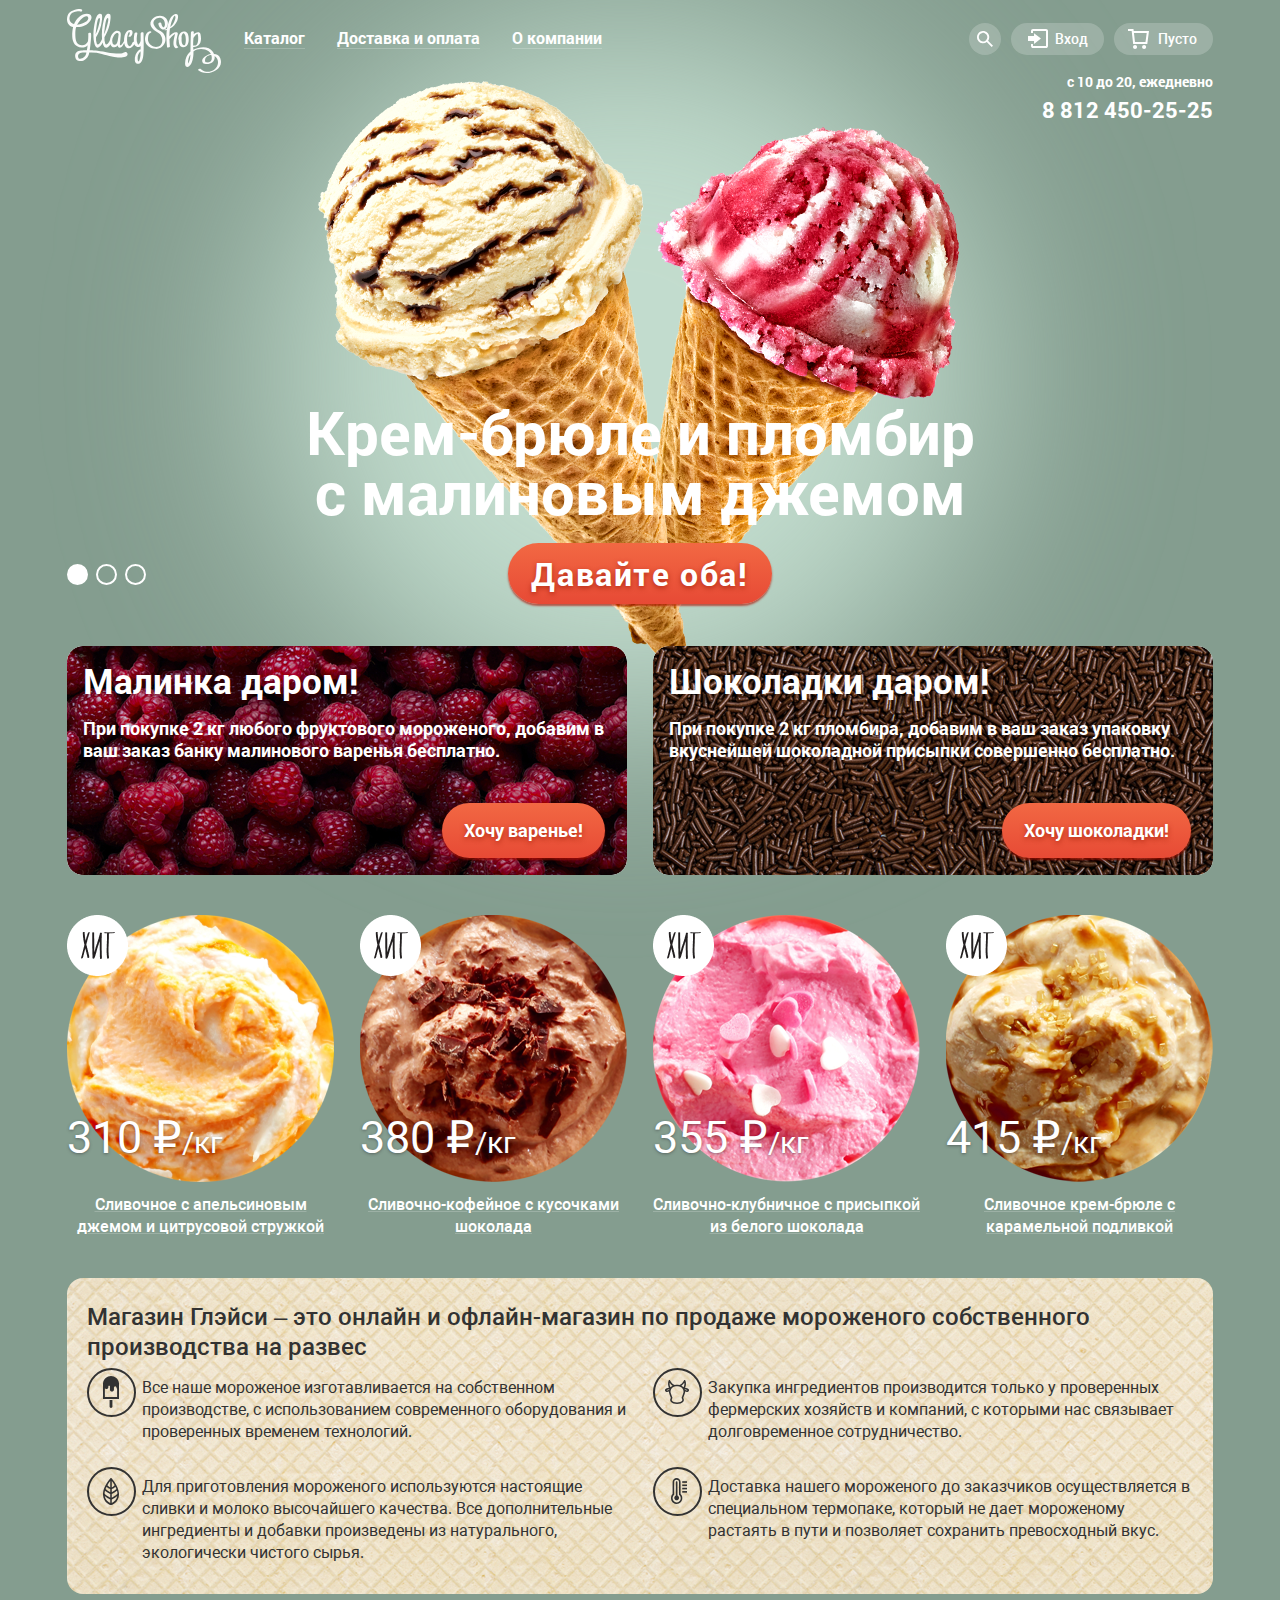
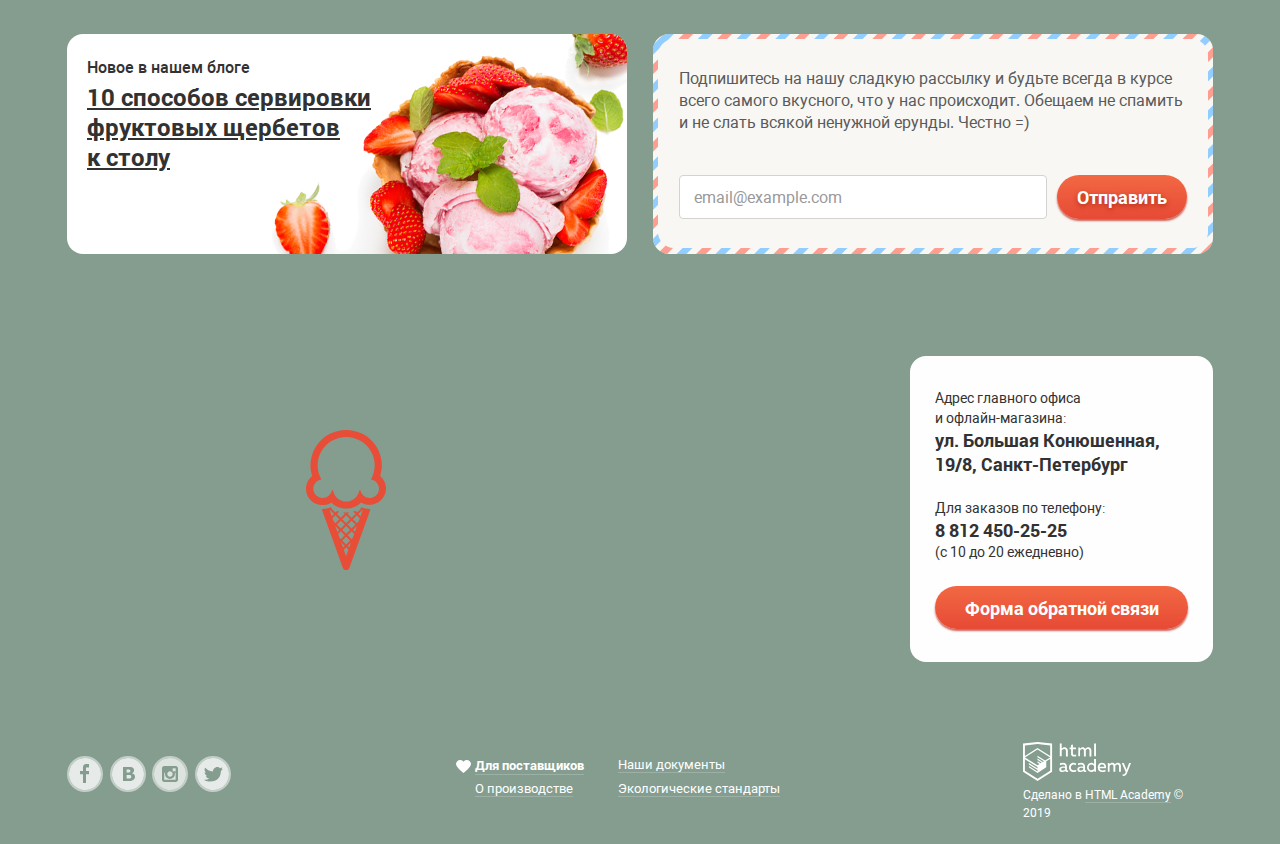
==== commit b094d885: "Доделывает внутреннюю страницу" ====
--- a/index.html
+++ b/index.html
@@ -14,7 +14,7 @@
 <body class="page-body container background-green">
   <header class="main-header">
     <div class="main-header-logo">
-      <img src="../img/logo.svg" width="154" height="64" alt="Логотип магазина Gllacy Shop">
+      <img src="./img/logo.svg" width="154" height="64" alt="Логотип магазина Gllacy Shop">
     </div>
     <nav class="main-navigation">
       <ul class="site-navigation">
@@ -98,7 +98,7 @@
           <div class="slider-images-green">
           </div>
           <div class="slider-backlight-green"></div>
-          <h3 class="slider-header">Крем-брюле и пломбир<br> с малиновым джемом</h3>
+          <h3 class="slider-header">Крем-брюле и пломбир с малиновым джемом</h3>
           <a class="button slide-button" href="#">Давайте оба!</a>
         </li>
         <li class="slider-item slide">
@@ -148,34 +148,42 @@
       <h2 class="visually-hidden">Хиты продаж</h2>
       <ul class="hits-list">
         <li class="hits-item">
-          <article class="catalog-article hit-first">
+          <article class="hit-article hit-first">
             <h3 class="hit-h">Сливочное с апельсиновым джемом и цитрусовой стружкой</h3>
-            <img class="hit-image" src="../img/hit-first-orange.jpg" width="267" height="267">
+            <img class="hit-image" src="./img/hit-first-orange.jpg" width="267" height="267"
+              alt="Изображение сливочного мороженого с апельсиновым джемом и цитрусовой стружкой">
             <p class="hits-price"><span class="hits-span-price">310 <span>&#8381;</span></span>/кг</p>
+            <div class="catalog-hover"></div>
             <button class="button button-quick-view">Быстрый просмотр</button>
           </article>
         </li>
         <li class="hits-item">
-          <article class="catalog-article hit-second">
+          <article class="hit-article hit-second">
             <h3 class="hit-h">Сливочно-кофейное с кусочками шоколада</h3>
-            <img class="hit-image" src="../img/hit-second-coffee.jpg" width="267" height="267">
+            <img class="hit-image" src="./img/hit-second-coffee.jpg" width="267" height="267"
+              alt="Изображение сливочно-кофеейного мороженого с кусочками шоколада">
             <p class="hits-price"><span class="hits-span-price">380 <span>&#8381;</span></span>/кг</p>
+            <div class="catalog-hover"></div>
             <button class="button button-quick-view">Быстрый просмотр</button>
           </article>
         </li>
         <li class="hits-item">
-          <article class="catalog-article hit-third">
+          <article class="hit-article hit-third">
             <h3 class="hit-h">Сливочно-клубничное с присыпкой из белого шоколада</h3>
-            <img class="hit-image" src="../img/hit-third-strawberry.jpg" width="267" height="267">
+            <img class="hit-image" src="./img/hit-third-strawberry.jpg" width="267" height="267"
+              alt="Изображение Сливочно-клубничного мороженого с присыпкой из белого шоколада">
             <p class="hits-price"><span class="hits-span-price">355 <span>&#8381;</span></span>/кг</p>
+            <div class="catalog-hover"></div>
             <button class="button button-quick-view">Быстрый просмотр</button>
           </article>
         </li>
         <li class="hits-item">
-          <article class="catalog-article hit-fourth">
+          <article class="hit-article hit-fourth">
             <h3 class="hit-h">Сливочное крем-брюле с карамельной подливкой</h3>
-            <img class="hit-image" src="../img/hit-fourth-caramel.jpg" width="267" height="267">
+            <img class="hit-image" src="./img/hit-fourth-caramel.jpg" width="267" height="267"
+              alt="Изображение сливочного мороженого крем-брюле с карамельной подливкой">
             <p class="hits-price"><span class="hits-span-price">415 <span>&#8381;</span></span>/кг</p>
+            <div class="catalog-hover"></div>
             <button class="button button-quick-view">Быстрый просмотр</button>
           </article>
         </li>
@@ -223,8 +231,8 @@
               Обещаем не спамить и не слать всякой ненужной ерунды. Честно =)</p>
             <input class="subscription-input" type="text" placeholder="email@example.com">
             <button class="button submit-button" type="submit">Отправить</button>
+          </form>
         </div>
-        </form>
       </section>
     </div>
 
@@ -297,14 +305,14 @@
               <g opacity="0.8">
                 <path
                   d="M22.92 18C22.92 19.3155 22.3974 20.5771 21.4673 21.5072C20.5371 22.4374 19.2755 22.96 17.96 22.96C16.6445 22.96 15.3829 22.4374 14.4528 21.5072C13.5226 20.5771 13 19.3155 13 18C13.001 17.6158 13.048 17.233 13.14 16.86H12.24V23.7H23.64V16.86H22.74C22.8406 17.2325 22.901 17.6147 22.92 18Z"
-                  fill="white" fill-opacity="0.9"/>
+                  fill="white" fill-opacity="0.9" />
                 <path
                   d="M18 20.66C18.5252 20.656 19.0375 20.4967 19.4723 20.202C19.9071 19.9073 20.245 19.4905 20.4432 19.0042C20.6415 18.5178 20.6913 17.9836 20.5864 17.4689C20.4816 16.9542 20.2266 16.4821 19.8539 16.1121C19.4811 15.7421 19.0071 15.4908 18.4916 15.3897C17.9762 15.2887 17.4424 15.3425 16.9575 15.5445C16.4726 15.7464 16.0584 16.0873 15.7669 16.5243C15.4755 16.9613 15.32 17.4748 15.32 18C15.3213 18.3506 15.3917 18.6976 15.5271 19.021C15.6625 19.3444 15.8602 19.638 16.1091 19.8851C16.358 20.1321 16.653 20.3276 16.9775 20.4606C17.3019 20.5936 17.6494 20.6613 18 20.66Z"
-                  fill="white" fill-opacity="0.9"/>
-                <path d="M23.68 12.3H20.64V15.34H23.68V12.3Z" fill="white" fill-opacity="0.9"/>
+                  fill="white" fill-opacity="0.9" />
+                <path d="M23.68 12.3H20.64V15.34H23.68V12.3Z" fill="white" fill-opacity="0.9" />
                 <path
                   d="M18 2C14.8355 2 11.7421 2.93838 9.11088 4.69649C6.4797 6.45459 4.42894 8.95345 3.21793 11.8771C2.00693 14.8007 1.69008 18.0177 2.30744 21.1214C2.92481 24.2251 4.44866 27.0761 6.6863 29.3137C8.92394 31.5513 11.7749 33.0752 14.8786 33.6926C17.9823 34.3099 21.1993 33.9931 24.1229 32.7821C27.0466 31.5711 29.5454 29.5203 31.3035 26.8891C33.0616 24.2579 34 21.1645 34 18C34 13.7565 32.3143 9.68687 29.3137 6.68629C26.3131 3.68571 22.2435 2 18 2ZM26 23.7C26.0027 24.0045 25.9444 24.3064 25.8285 24.588C25.7127 24.8696 25.5416 25.1251 25.3253 25.3395C25.1091 25.5539 24.8521 25.7228 24.5695 25.8362C24.2869 25.9497 23.9845 26.0054 23.68 26H12.28C11.9793 25.9987 11.6818 25.9382 11.4044 25.8219C11.1271 25.7056 10.8754 25.5358 10.6637 25.3222C10.4519 25.1086 10.2844 24.8554 10.1705 24.5771C10.0566 24.2988 9.99869 24.0007 10 23.7V12.3C9.99869 11.9993 10.0566 11.7012 10.1705 11.4229C10.2844 11.1446 10.4519 10.8914 10.6637 10.6778C10.8754 10.4642 11.1271 10.2944 11.4044 10.1781C11.6818 10.0618 11.9793 10.0013 12.28 10H23.67C23.9749 9.99467 24.2778 10.0503 24.561 10.1636C24.8441 10.2769 25.1017 10.4457 25.3188 10.6599C25.5358 10.8742 25.7079 11.1296 25.8249 11.4112C25.9418 11.6929 26.0014 11.995 26 12.3V23.7Z"
-                  fill="white" fill-opacity="0.9"/>
+                  fill="white" fill-opacity="0.9" />
               </g>
             </svg>
           </a>
@@ -378,9 +386,10 @@
     </section>
   </footer>
 
-  <section class="visually-hidden feedback">
+  <div class="overlay-feedback overlay-feedback-hide"></div>
+  <section class="feedback">
     <h2>Мы обязательно вам ответим!</h2>
-    <form action="https://echo.htmlacademy.ru" method="post">
+    <form class="feedback-form" action="https://echo.htmlacademy.ru" method="post">
       <p>
         <input class="feedback-nameandsurname" type="text" name="nameandsurname" placeholder="Имя Фамилия">
       </p>
@@ -390,9 +399,9 @@
       <p>
         <textarea placeholder="В свободной форме" class="feedback-comment" name="comment"></textarea>
       </p>
-      <button class="button" type="submit">Отправить</button>
+      <button class="button feedback-submit-button" type="submit">Отправить</button>
     </form>
-    <button type="button">Закрыть</button>
+    <button type="button" class="close-button" aria-label="Закрыть"></button>
   </section>
 </body>
 
--- a/css/style.css
+++ b/css/style.css
@@ -27,6 +27,7 @@
 /* Variables */
 
 :root {
+  --basic-classic-black: #000000;
   --basic-white: #FFFFFF;
   --basic-black: #323232;
   --basic-dull-black: #5A5A5A;
@@ -65,6 +66,8 @@
   --basic-input-border-active: rgba(46, 136, 228, 0.52);
   --basic-text-shadow-slide-button: rgba(160, 32, 11, 0.76);
   --basic-change-button-hover: rgba(255, 255, 255, 0.4);
+  --basic-border-cart-list: #CACAC7;
+  --basic-range-scale: rgba(248, 247, 244, 0.5);
 }
 
 /* Global */
@@ -123,8 +126,9 @@
   display: grid;
   grid-template-columns: min-content min-content 1fr;
   grid-template-rows: min-content;
-  column-gap: 24px;
+  column-gap: 11px;
   margin: 0 27px;
+  position: relative;
 }
 
 .main-header-logo {
@@ -158,7 +162,9 @@
   text-decoration: underline;
   text-decoration-color: var(--basic-button-background-transparency);
   text-underline-position: under;
-}
+  margin-right: 8px;
+}
+
 
 .site-navigation .navigation-item-catalog {
   padding-bottom: 9.7px;
@@ -169,7 +175,7 @@
 }
 
 .navigation-item-catalog:hover .submenu {
-  display: block;
+  display: flex;
 }
 
 .navigation-item-catalog:hover .catalog,
@@ -189,6 +195,12 @@
   box-shadow: inset 0px 2px 1px var(--basic-nav-link-shadow-active);
 }
 
+.navigation-item-current {
+  background-color: var(--basic-background-button-dull-orange);
+  border-radius: 26px;
+  text-decoration: none;
+}
+
 .current-page {
   background-color: var(--basic-background-button-dull-orange);
   border-radius: 26px;
@@ -217,20 +229,24 @@
   top: 32px;
   z-index: 10;
   width: 143px;
-  height: 171px;
   display: flex;
   flex-direction: column;
   display: none;
 }
 
 .submenu .submenu-item {
-  margin-bottom: 8px;
-  padding: 2px 0;
+  margin-bottom: 0;
   padding-left: 21px;
-}
-
-.submenu li:last-child {
-  margin-bottom: 0;
+  padding-bottom: 3px;
+  margin-top: 6px;
+}
+
+.site-navigation .submenu li:nth-child(2) {
+  margin-top: 8px;
+}
+
+.site-navigation .submenu li:last-child {
+  margin-bottom: 7px;
 }
 
 .submenu-item:hover {
@@ -240,6 +256,10 @@
 .submenu li:first-child:active,
 .submenu-item:active {
   background-color: var(--basic-submenu-item-active);
+}
+
+.submenu-item-current {
+  background-color: var(--basic-background-button-dull-orange);
 }
 
 .submenu a {
@@ -448,7 +468,7 @@
   text-align: end;
   padding: 0;
   margin: 0;
-  margin-top: 20px;
+  margin-top: 15px;
 }
 
 .useful-buttons-tel {
@@ -466,23 +486,162 @@
   color: var(--basic-black);
   font-size: 13px;
   line-height: 16px;
+  width: 539px;
+  height: 242px;
+  position: absolute;
+  top: 36px;
+  right: 0px;
+  display: none;
+  z-index: 11;
+}
+
+.authorization-cart-form {
+  display: flex;
+  flex-wrap: nowrap;
+  flex-direction: column;
+  align-items: flex-end;
+}
+
+.useful-link-cart:hover .authorization-cart {
+  display: block;
+}
+
+.cart-name,
+.cart-per-kilogram,
+.cart-price,
+.final-price {
+  margin: 0;
+}
+
+.catalog-header {
+  font-weight: bold;
+  font-size: 35px;
+  line-height: 41px;
+  padding: 0;
+  margin: 0;
+  margin-left: 27px;
+  margin-bottom: 29px;
+}
+
+.cart-list {
+  list-style: none;
+  display: grid;
+  row-gap: 36px;
+  border-bottom: 1px solid var(--basic-border-cart-list);
+  padding: 0;
+  margin: 0;
+  width: 510px;
+  margin-left: 15px;
+  margin-right: 14px;
+  padding-bottom: 18px;
+  margin-bottom: 16px;
+}
+
+.cart-list .cart-item:first-child {
+  margin-top: 30px;
+}
+
+.cart-item {
+  display: flex;
+  flex-wrap: nowrap;
+  align-items: baseline;
+}
+
+.cart-item .remove-button {
+  width: 11px;
+  height: 11px;
+  margin-left: 6px;
+  margin-right: 55px;
+  background-image: url(../img/cart-remove.svg);
+  background-repeat: no-repeat;
+  border: none;
+  background-color: transparent;
+  cursor: pointer;
+}
+
+.cart-name {
+  width: 216px;
+  margin-right: 31px;
+  position: relative;
+}
+
+.cart-list .cart-item:first-child:before {
+  content: "";
+  width: 33px;
+  height: 33px;
+  background-image: url(../img/mini-orange-icecream.png);
+  position: absolute;
+  left: 41px;
+  top: 20px;
+}
+
+.cart-list .cart-item:last-child:before {
+  content: "";
+  width: 33px;
+  height: 33px;
+  background-image: url(../img/mini-strawberry-icecream.png);
+  position: absolute;
+  left: 41px;
+  top: 73px;
+}
+
+.cart-per-kilogram {
+  width: 95px;
+  margin-right: 26px;
+}
+
+.cart-price {
+  width: 50px;
 }
 
 .price-per-kilogram {
   color: var(--basic-price-per-kilogram);
+}
+
+.final-price,
+.checkout-button {
+  margin-right: 14px;
 }
 
 .final-price {
   font-size: 15px;
   line-height: 16px;
   font-weight: bold;
+  text-align: right;
+  margin-bottom: 15px;
+}
+
+.authorization-cart .checkout-button {
+  padding: 10px 15px;
+  cursor: pointer;
 }
 
 .breadcrumbs {
   list-style: none;
   padding: 0;
   margin: 0;
-
+  position: absolute;
+  display: flex;
+  top: 96px;
+}
+
+.breadcrumbs li {
+  margin-right: 22px;
+  position: relative;
+}
+
+.breadcrumbs li:not(:first-child)::before {
+  content: "";
+  position: absolute;
+  width: 6px;
+  height: 6px;
+  background-image: url(../img/breadcrumb-arrow.svg);
+  top: 9px;
+  left: -14px;
+}
+
+.breadcrumbs li:last-child {
+  margin-right: 0;
 }
 
 /* Main */
@@ -491,7 +650,7 @@
 .slider {
   text-align: center;
   position: relative;
-  padding-top: 324px;
+  padding-top: 280px;
   margin: 0 27px;
 }
 
@@ -567,7 +726,10 @@
   line-height: 60px;
   padding: 0;
   margin: 0;
+  margin-left: auto;
+  margin-right: auto;
   margin-bottom: 30px;
+  width: 672px;
 }
 
 .slider-controls {
@@ -618,17 +780,19 @@
 .offers-list li:first-child {
   background-image: url(../img/article-background-raspberries.jpg);
   background-repeat: no-repeat;
+  background-size: cover;
 }
 
 .offers-list li:last-child {
   background-image: url(../img/article-background-chocolate.jpg);
   background-repeat: no-repeat;
+  background-size: cover;
 }
 
 .offers-item {
   border-radius: 16px;
   width: 560px;
-  height: 229px;
+  min-height: 229px;
   display: flex;
   flex-direction: column;
 }
@@ -655,6 +819,7 @@
 .hits {
   margin-left: 14px;
   margin-right: 14px;
+  margin-bottom: 40px;
 }
 
 .hits-list,
@@ -676,18 +841,25 @@
   border-radius: 50%;
 }
 
-.hits-item h3,
-.catalog-item h3 {
-  padding: 0;
-  margin: 0;
-}
-
-.hits-item {
+.hits-item,
+.catalog-item {
+  width: 267px;
+}
+
+.catalog-hover {
+  position: absolute;
+  top: -7px;
+  left: -13px;
   width: 293px;
   height: 402px;
-  z-index: 1;
-}
-
+  border-radius: 4px;
+  background-color: var(--basic-button-background-transparency);
+  box-shadow: 0px 20px 20px var(--basic-catalog-item-hover);
+  z-index: 2;
+  display: none;
+}
+
+.hit-article,
 .catalog-article {
   width: 267px;
   display: flex;
@@ -698,32 +870,40 @@
   margin-top: 6px;
 }
 
-.hit-image {
+.hit-image,
+.catalog-image {
   width: 267px;
   height: 267px;
-  margin-bottom: 5px;
-}
-
-.catalog-article::before {
+  margin-bottom: 12px;
+  z-index: 0;
+}
+
+.hit-article::before {
   content: "";
   background-image: url(../img/heat.png);
   width: 61px;
   height: 61px;
   position: absolute;
   background-repeat: no-repeat;
+  z-index: 1;
 }
 
 .button-quick-view {
-  order: 2;
+  position: absolute;
   margin-top: 13px;
   padding: 12px 16px;
   margin-bottom: 27px;
   align-self: center;
   display: none;
   cursor: pointer;
-}
-
-.hit-h {
+  z-index: 3;
+  bottom: -87px;
+}
+
+.hit-h,
+.item-h {
+  padding: 0;
+  margin: 0;
   text-align: center;
   order: 1;
   font-weight: 500;
@@ -731,15 +911,13 @@
   line-height: 22px;
   text-decoration: underline;
   text-decoration-color: var(--basic-button-background-transparency);
-}
-
-.hits-item:hover {
-  border-radius: 4px;
-  background-color: var(--basic-button-background-transparency);
-  box-shadow: 0px 20px 20px var(--basic-catalog-item-hover);
-}
-
-.hits-item:hover .button-quick-view {
+  z-index: 0;
+}
+
+.hits-item:hover .button-quick-view,
+.hits-item:hover .catalog-hover,
+.catalog-item:hover .button-quick-view,
+.catalog-item:hover .catalog-hover {
   display: block;
 }
 
@@ -748,9 +926,6 @@
   text-shadow: 0px 1px 3px var(--basic-hits-price);
   font-size: 30px;
   line-height: 35px;
-}
-
-.hits-price {
   margin: 0;
   padding: 0;
   position: absolute;
@@ -770,7 +945,6 @@
   background-position: 0 0;
   color: var(--basic-black);
   border-radius: 16px;
-  margin-top: -40px;
   margin-left: 27px;
   margin-right: 27px;
   margin-bottom: 40px;
@@ -1039,6 +1213,10 @@
   justify-content: space-between;
 }
 
+.inner-footer {
+  border-top: 1px solid var(--basic-button-background-transparency);
+}
+
 .footer-social,
 .footer-useful-links {
   margin-top: 32px;
@@ -1134,6 +1312,39 @@
 
 .feedback {
   background-color: var(--basic-background-mail);
+  width: 477px;
+  height: 441px;
+  border-radius: 6px;
+  position: fixed;
+  z-index: 300;
+  top: 50%;
+  left: 50%;
+  transform: translateX(-50%) translateY(-50%);
+  display: none;
+}
+
+.overlay-feedback {
+  position: fixed;
+  top: 0;
+  left: 0;
+  width: 100%;
+  height: 100%;
+  background-color: var(--basic-classic-black);
+  opacity: 0.3;
+  z-index: 250;
+}
+
+.overlay-feedback-hide {
+  display: none;
+}
+
+.overlay-feedback-show {
+  display: block;
+}
+
+.feedback-form {
+  display: grid;
+  row-gap: 20px;
 }
 
 .feedback h2 {
@@ -1141,6 +1352,14 @@
   font-size: 24px;
   line-height: 28px;
   color: var(--basic-black);
+  margin: 0;
+  margin-top: 20px;
+  margin-left: 23px;
+  margin-bottom: 26px;
+}
+
+.feedback p {
+  margin: 0;
 }
 
 .feedback input,
@@ -1155,29 +1374,67 @@
   resize: none;
 }
 
+.feedback-nameandsurname,
+.feedback-email,
+.feedback-comment {
+  margin-left: 24px;
+  box-sizing: border-box;
+  padding-left: 14px;
+}
+
+.feedback-nameandsurname,
+.feedback-email {
+  width: 267px;
+  height: 44px;
+}
+
+.feedback-comment {
+  width: 428px;
+  height: 154px;
+  padding-top: 11px;
+}
+
+.feedback-submit-button {
+  justify-self: end;
+  margin-right: 25px;
+  padding: 9px 24px 8px 24px;
+  text-shadow: 0px 2px 5px var(--basic-text-shadow-slide-button);
+}
+
+.close-button {
+  position: absolute;
+  width: 18px;
+  height: 17px;
+  background-image: url(../img/feedback-close.svg);
+  background-repeat: no-repeat;
+  border: none;
+  top: 15px;
+  right: 16px;
+  background-color: transparent;
+  cursor: pointer;
+}
+
 /* Catalog */
-/* Header */
-
-.catalog-header {
-  font-weight: bold;
-  font-size: 35px;
-  line-height: 41px;
-  padding: 0;
-  margin: 0;
-}
-
-.cart-list {
-  list-style: none;
-  padding: 0;
-  margin: 0;
-}
-
 /* Filter */
 
 .filter {
   font-weight: 500;
   font-size: 14px;
   line-height: 16px;
+  width: 869px;
+  margin-left: 27px;
+  margin-right: 27px;
+  margin-bottom: 37px;
+}
+
+.filter fieldset {
+  border: none;
+  margin: 0;
+  padding: 0;
+}
+
+.filter legend {
+  margin-left: 16px;
 }
 
 .select-sort {
@@ -1185,15 +1442,48 @@
   border: none;
   border-radius: 20px;
   color: var(--basic-white);
+  width: 196px;
+  height: 36px;
+  appearance: none;
+  padding-left: 16px;
+  cursor: pointer;
+  font-weight: 500;
+  font-size: 16px;
+  line-height: 18px;
+  outline: none;
+  margin-top: 8px;
+}
+
+.select-arrow {
+  position: absolute;
+  cursor: pointer;
+  top: 37px;
+  right: 14px;
+  pointer-events: none;
 }
 
 .select-sort:hover {
   color: var(--basic-black);
+}
+
+.select-sort:hover+.select-arrow path {
+  fill: var(--basic-black);
 }
 
 .select-sort option {
   background-color: var(--basic-white);
   color: var(--basic-black);
+  font-size: inherit;
+  line-height: inherit;
+  font-weight: normal;
+}
+
+.filter-list {
+  display: grid;
+  grid-template-columns: 196px 218px 267px 144px;
+  grid-template-rows: 56px 60px;
+  row-gap: 14px;
+  column-gap: 14px;
 }
 
 .filter-list,
@@ -1204,18 +1494,292 @@
   margin: 0;
 }
 
+.fat-list,
+.filler-list {
+  background-color: var(--basic-button-background-transparency);
+  border: none;
+  border-radius: 20px;
+  color: var(--basic-white);
+}
+
+.fat-list {
+  display: flex;
+  flex-wrap: nowrap;
+}
+
+.fat-list li:first-child {
+  margin-left: 47px;
+}
+
+.fat-list li:not(:last-child) {
+  margin-right: 52px;
+}
+
 .fat-list label,
 .filler-list label {
   font-size: 16px;
   line-height: 18px;
 }
 
-/* Catalog */
+.filler-list {
+  display: flex;
+  flex-wrap: nowrap;
+  padding-top: 8px;
+  padding-bottom: 10px;
+  margin-top: 10px;
+}
+
+.filler-label-chocolate {
+  margin-left: 48px;
+  margin-right: 52px;
+}
+
+.filler-label-sugar-topings {
+  margin-right: 56px;
+}
+
+.filler-label-fruits {
+  margin-right: 57px;
+}
+
+.filler-label-syrups {
+  margin-right: 53px;
+}
+
+.range-controls {
+  position: relative;
+  background-color: var(--basic-button-background-transparency);
+  border-radius: 20px;
+  height: 19px;
+  margin-top: 7px;
+  padding-top: 17px;
+  padding-left: 21px;
+  padding-right: 21px;
+}
+
+.range-controls .scale {
+  height: 2px;
+  background-color: var(--basic-range-scale);
+}
+
+.range-controls .bar {
+  width: 60%;
+  height: 2px;
+  background-color: var(--basic-background-mail);
+  margin-left: 10%;
+}
+
+.range-controls .toggle {
+  width: 20px;
+  height: 22px;
+  padding: 0;
+  position: absolute;
+  top: 8px;
+  left: 0;
+  cursor: pointer;
+  background-image: url(../img/filter-button.svg);
+  background-repeat: no-repeat;
+  background-size: 100% 100%;
+}
+
+.range-controls .toggle:hover {
+  width: 22px;
+  height: 25px;
+}
+
+.range-controls .toggle-min {
+  left: 34px;
+}
+
+.range-controls .toggle-max {
+  left: 132px;
+}
+
+.fat-list {
+  width: 425px;
+  height: 36px;
+  margin-top: 6px;
+}
+
+.fat-list li {
+  padding-top: 10px;
+}
+
+.filter-radio label,
+.filter-checkbox label {
+  position: relative;
+  cursor: pointer;
+  user-select: none;
+}
+
+.filter-input-radio+label::before {
+  content: "";
+  width: 22px;
+  height: 22px;
+  background-image: url(../img/radio-off.svg);
+  position: absolute;
+  top: -2px;
+  left: -31px;
+}
+
+.filter-input-radio:checked+label::before {
+  content: "";
+  width: 22px;
+  height: 22px;
+  background-image: url(../img/radio-on.svg);
+  position: absolute;
+  top: -2px;
+  left: -31px;
+}
+
+.filter-input-radio:hover+label::before {
+  content: "";
+  width: 22px;
+  height: 22px;
+  background-image: url(../img/radio-off-hover.svg);
+  position: absolute;
+  top: -2px;
+  left: -31px;
+}
+
+.filter-input-radio:checked:hover+label::before {
+  content: "";
+  width: 22px;
+  height: 22px;
+  background-image: url(../img/radio-on-hover.svg);
+  position: absolute;
+  top: -2px;
+  left: -31px;
+}
+
+.filter-input-radio:disabled+label::before {
+  content: "";
+  width: 22px;
+  height: 22px;
+  background-image: url(../img/radio-off-disabled.svg);
+  position: absolute;
+  top: -2px;
+  left: -31px;
+}
+
+.filter-input-radio:disabled:checked+label::before {
+  content: "";
+  width: 22px;
+  height: 22px;
+  background-image: url(../img/radio-on-disabled.svg);
+  position: absolute;
+  top: -2px;
+  left: -31px;
+}
+
+.filter-input-checkbox+label::before {
+  content: "";
+  width: 20px;
+  height: 20px;
+  background-image: url(../img/checkbox-off.svg);
+  position: absolute;
+  top: 1px;
+  left: -33px;
+}
+
+.filter-input-checkbox:checked+label::before {
+  content: "";
+  width: 24px;
+  height: 20px;
+  background-image: url(../img/checkbox-on.svg);
+  position: absolute;
+  top: 1px;
+  left: -33px;
+}
+
+.filter-input-checkbox:hover+label::before {
+  content: "";
+  width: 20px;
+  height: 20px;
+  background-image: url(../img/checkbox-off-hover.svg);
+  position: absolute;
+  top: 1px;
+  left: -33px;
+}
+
+.filter-input-checkbox:checked:hover+label::before {
+  content: "";
+  width: 24px;
+  height: 20px;
+  background-image: url(../img/checkbox-on-hover.svg);
+  position: absolute;
+  top: 1px;
+  left: -33px;
+}
+
+.filter-input-checkbox:disabled+label::before {
+  content: "";
+  width: 20px;
+  height: 20px;
+  background-image: url(../img/checkbox-off-disabled.svg);
+  position: absolute;
+  top: 1px;
+  left: -33px;
+}
+
+.filter-input-checkbox:checked:disabled+label::before {
+  content: "";
+  width: 24px;
+  height: 20px;
+  background-image: url(../img/checkbox-on-disabled.svg);
+  position: absolute;
+  top: 1px;
+  left: -33px;
+}
+
+.filter-popularity-item {
+  grid-column: 1 / 2;
+  grid-row: 1 / 2;
+  position: absolute;
+}
+
+.filter-cost-item {
+  grid-column: 2 / 3;
+  grid-row: 1 / 2;
+}
+
+.filter-fat-item {
+  grid-column: 3 / -1;
+  grid-row: 1 / 2;
+}
+
+.filter-filler-item {
+  grid-column: 1 / 4;
+  grid-row: 2 / 3;
+  position: relative;
+}
+
+/* Catalog list*/
+
+.section-catalog {
+  margin-left: 15px;
+  margin-right: 15px;
+}
+
+.catalog-list {
+  display: grid;
+  grid-template-columns: repeat(4, 267px);
+  column-gap: 26px;
+  row-gap: 32px;
+  margin-bottom: 80px;
+}
+
+/* Pagination */
 
 .pagination-list {
   list-style: none;
   padding: 0;
   margin: 0;
+  display: flex;
+  flex-wrap: nowrap;
+  justify-content: flex-end;
+  margin-bottom: 30px;
+  margin-right: 35px;
 }
 
 .pagination-list a {
@@ -1223,18 +1787,58 @@
   text-decoration: none;
   line-height: 18px;
   font-weight: 500;
-}
-
-.pagination-list .current,
-.pagination-list .current:hover {
+  padding: 4px;
+  min-width: 18px;
+  height: 18px;
+  text-align: center;
+  cursor: pointer;
+  display: inline-block;
+}
+
+.pagination-list li {
+  margin-right: 2px;
+}
+
+.pagination-list li:first-child,
+.pagination-list li:last-child {
+  position: relative;
+}
+
+.pagination-list li:first-child::before {
+  position: absolute;
+  content: "";
+  width: 7px;
+  height: 12px;
+  background-image: url(../img/icon-left-small.svg);
+  top: 8px;
+  left: -22px;
+  cursor: default;
+}
+
+.pagination-list li:last-child::after {
+  position: absolute;
+  content: "";
+  width: 7px;
+  height: 12px;
+  background-image: url(../img/icon-right-small.svg);
+  top: 6px;
+  right: -24px;
+  cursor: pointer;
+}
+
+.pagination-list .pagination-current,
+.pagination-list .pagination-current:hover {
   color: var(--basic-black);
   background-color: var(--basic-white);
-  border-radius: 50%;
+  cursor: default;
+  border-radius: 14px;
+  margin-right: 1px;
+  margin-left: 1px;
 }
 
 .pagination-list a:hover {
   background-color: var(--basic-button-background-transparency);
-  border-radius: 50%;
+  border-radius: 14px;
 }
 
 /* Links */
@@ -1261,6 +1865,7 @@
 .link-current:active {
   border: none;
   color: var(--basic-white);
+  cursor: default;
 }
 
 /* Buttons */
@@ -1336,7 +1941,8 @@
 }
 
 .button.button-login,
-.button.button-cart {
+.button.button-cart,
+.button.button-cart-not-empty {
   padding: 8px 16px 8px 44px;
 }
 
@@ -1368,7 +1974,7 @@
   text-decoration: none;
   padding: 15px 22px 16px 22px;
   align-self: flex-end;
-  margin: 42px 22px 22px 0;
+  margin: 42px 22px 17px 0;
   text-shadow: 0px 2px 5px var(--basic-text-shadow-slide-button);
 }
 
@@ -1382,7 +1988,12 @@
   font-size: 16px;
   font-weight: 500;
   line-height: 18px;
-  box-sizing: border-box;
+  position: absolute;
+  right: -158px;
+  top: 26px;
+  width: 144px;
+  height: 35px;
+  cursor: pointer;
 }
 
 .filter-button:hover {
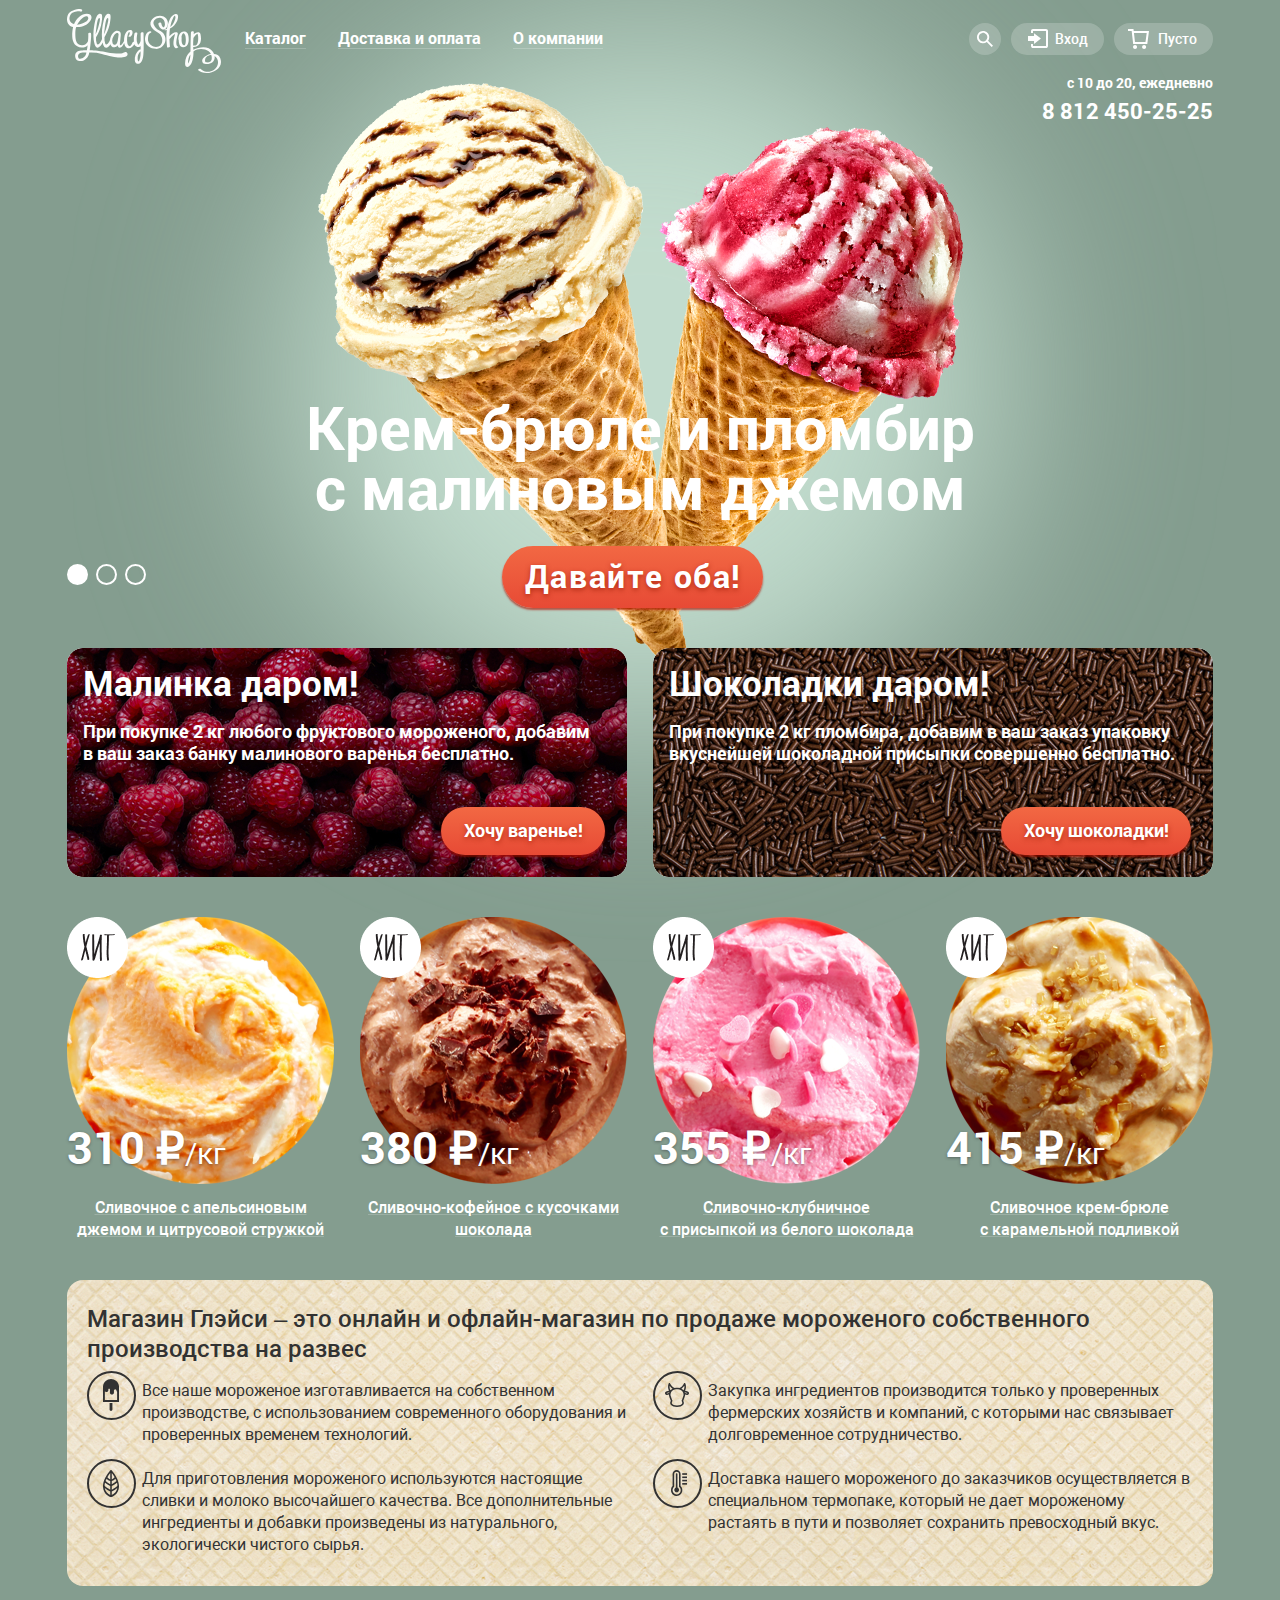
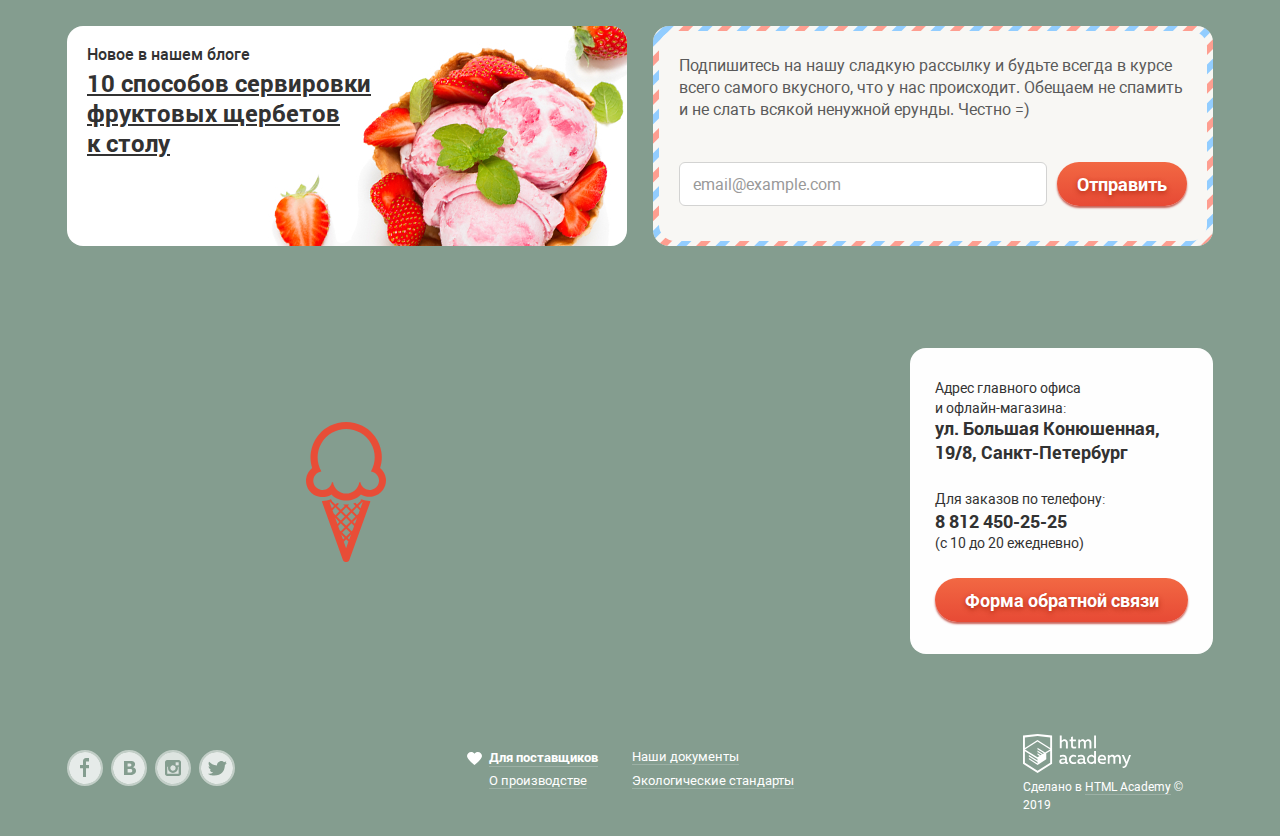
==== commit cc3c8db6: "Завершает pixelperfect" ====
--- a/index.html
+++ b/index.html
@@ -11,7 +11,7 @@
   <link href="css/style.css" rel="stylesheet">
 </head>
 
-<body class="page-body container background-green">
+<body class="page-body slider-page container background-green">
   <header class="main-header">
     <div class="main-header-logo">
       <img src="./img/logo.svg" width="154" height="64" alt="Логотип магазина Gllacy Shop">
@@ -94,21 +94,21 @@
     <section class="slider">
       <h2 class="visually-hidden presentation">Презентация мороженого</h2>
       <ul class="slider-list">
-        <li class="slider-item slide slide-current">
+        <li class="slider-item slide slider-first slide-current">
           <div class="slider-images-green">
           </div>
           <div class="slider-backlight-green"></div>
           <h3 class="slider-header">Крем-брюле и пломбир с малиновым джемом</h3>
           <a class="button slide-button" href="#">Давайте оба!</a>
         </li>
-        <li class="slider-item slide">
+        <li class="slider-item slide slider-second">
           <div class="slider-images-blue">
           </div>
           <div class="slider-backlight-blue"></div>
           <h3 class="slider-header">Шоколадный пломбир и лимонный сорбет</h3>
           <a class="button slide-button" href="#">Давайте оба!</a>
         </li>
-        <li class="slider-item slide">
+        <li class="slider-item slide slider-third">
           <div class="slider-images-brown">
           </div>
           <div class="slider-backlight-brown"></div>
@@ -117,9 +117,9 @@
         </li>
       </ul>
       <div class="slider-controls">
-        <button type="button" class="change-button current" aria-label="Первый слайд"></button>
-        <button type="button" class="change-button" aria-label="Второй слайд"></button>
-        <button type="button" class="change-button" aria-label="Третий слайд"></button>
+        <button type="button" class="change-button change-button-first current" aria-label="Первый слайд"></button>
+        <button type="button" class="change-button change-button-second" aria-label="Второй слайд"></button>
+        <button type="button" class="change-button change-button-third" aria-label="Третий слайд"></button>
       </div>
     </section>
 
@@ -169,7 +169,7 @@
         </li>
         <li class="hits-item">
           <article class="hit-article hit-third">
-            <h3 class="hit-h">Сливочно-клубничное с присыпкой из белого шоколада</h3>
+            <h3 class="hit-h">Сливочно-клубничное<br> с присыпкой из белого шоколада</h3>
             <img class="hit-image" src="./img/hit-third-strawberry.jpg" width="267" height="267"
               alt="Изображение Сливочно-клубничного мороженого с присыпкой из белого шоколада">
             <p class="hits-price"><span class="hits-span-price">355 <span>&#8381;</span></span>/кг</p>
@@ -179,7 +179,7 @@
         </li>
         <li class="hits-item">
           <article class="hit-article hit-fourth">
-            <h3 class="hit-h">Сливочное крем-брюле с карамельной подливкой</h3>
+            <h3 class="hit-h">Сливочное крем-брюле<br> с карамельной подливкой</h3>
             <img class="hit-image" src="./img/hit-fourth-caramel.jpg" width="267" height="267"
               alt="Изображение сливочного мороженого крем-брюле с карамельной подливкой">
             <p class="hits-price"><span class="hits-span-price">415 <span>&#8381;</span></span>/кг</p>
@@ -399,10 +399,11 @@
       <p>
         <textarea placeholder="В свободной форме" class="feedback-comment" name="comment"></textarea>
       </p>
-      <button class="button feedback-submit-button" type="submit">Отправить</button>
+      <button class="button feedback-submit-button" type="submit" tabindex="0">Отправить</button>
     </form>
     <button type="button" class="close-button" aria-label="Закрыть"></button>
   </section>
+  <script src="./js/script.js"></script>
 </body>
 
 </html>
--- a/css/style.css
+++ b/css/style.css
@@ -68,6 +68,8 @@
   --basic-change-button-hover: rgba(255, 255, 255, 0.4);
   --basic-border-cart-list: #CACAC7;
   --basic-range-scale: rgba(248, 247, 244, 0.5);
+  --basic-feedback-button-text-shadow: rgba(160, 32, 11, 0.76);
+  --basic-backlight-catalog: rgba(255, 255, 255, 0);
 }
 
 /* Global */
@@ -126,7 +128,7 @@
   display: grid;
   grid-template-columns: min-content min-content 1fr;
   grid-template-rows: min-content;
-  column-gap: 11px;
+  column-gap: 12px;
   margin: 0 27px;
   position: relative;
 }
@@ -468,7 +470,7 @@
   text-align: end;
   padding: 0;
   margin: 0;
-  margin-top: 15px;
+  margin-top: 16px;
 }
 
 .useful-buttons-tel {
@@ -521,6 +523,7 @@
   margin: 0;
   margin-left: 27px;
   margin-bottom: 29px;
+  margin-top: -8px;
 }
 
 .cart-list {
@@ -625,6 +628,12 @@
   top: 96px;
 }
 
+.breadcrumbs a {
+  font-size: 14px;
+  line-height: 16px;
+  font-weight: normal;
+}
+
 .breadcrumbs li {
   margin-right: 22px;
   position: relative;
@@ -644,13 +653,23 @@
   margin-right: 0;
 }
 
+.catalog-backlight-green {
+  position: absolute;
+  width: 1200px;
+  height: 656px;
+  z-index: -2;
+  filter: blur(100px);
+  left: -27px;
+  background: linear-gradient(180deg, var(--basic-button-background-transparency) 0%, var(--basic-backlight-catalog) 100%)
+}
+
 /* Main */
 /* Slider */
 
 .slider {
   text-align: center;
   position: relative;
-  padding-top: 280px;
+  padding-top: 274px;
   margin: 0 27px;
 }
 
@@ -660,7 +679,7 @@
   width: 716px;
   height: 716px;
   left: 200px;
-  bottom: -135px;
+  bottom: -137px;
   position: absolute;
   background-repeat: no-repeat, no-repeat;
   z-index: -1;
@@ -675,23 +694,23 @@
   filter: blur(100px);
   border-radius: 50%;
   z-index: -2;
-  left: 200px;
-  bottom: -135px;
+  left: 220px;
+  bottom: -137px;
 }
 
 .slider-images-green {
   background-image: url(../img/main-ice-cream-first.jpg), url(../img/main-ice-cream-second.jpg);
-  background-position: 50px, 360px 111px;
+  background-position: 50px 64px, 364px 107px;
 }
 
 .slider-images-blue {
   background-image: url(../img/main-ice-cream-third.jpg), url(../img/main-ice-cream-fourth.jpg);
-  background-position: 47px, 349px 113px;
+  background-position: 47px 65px, 353px 105px;
 }
 
 .slider-images-brown {
   background-image: url(../img/main-ice-cream-fifth.jpg), url(../img/main-ice-cream-sixth.jpg);
-  background-position: 51px, 360px 104px;
+  background-position: 51px 64px, 364px 100px;
 }
 
 .slider-backlight-green {
@@ -728,14 +747,18 @@
   margin: 0;
   margin-left: auto;
   margin-right: auto;
-  margin-bottom: 30px;
+  margin-bottom: 37px;
   width: 672px;
 }
 
+.slider-third .slider-header {
+  width: 648px;
+}
+
 .slider-controls {
   position: absolute;
   left: 0;
-  bottom: 11px;
+  bottom: 13px;
   display: flex;
   width: 79px;
   justify-content: space-between;
@@ -749,6 +772,7 @@
   border: 2px solid var(--basic-white);
   cursor: pointer;
   padding: 0;
+  outline-offset: 5px;
 }
 
 .change-button:hover {
@@ -803,7 +827,7 @@
   line-height: 41px;
   padding: 0;
   margin: 0;
-  margin: 14px 0 16px 16px;
+  margin: 14px 0 17px 16px;
 }
 
 .offer-text {
@@ -812,6 +836,7 @@
   padding: 0;
   margin: 0;
   margin-left: 16px;
+  width: 514px;
 }
 
 /* Hits */
@@ -819,7 +844,7 @@
 .hits {
   margin-left: 14px;
   margin-right: 14px;
-  margin-bottom: 40px;
+  margin-bottom: 39px;
 }
 
 .hits-list,
@@ -874,7 +899,7 @@
 .catalog-image {
   width: 267px;
   height: 267px;
-  margin-bottom: 12px;
+  margin-bottom: 13px;
   z-index: 0;
 }
 
@@ -929,13 +954,14 @@
   margin: 0;
   padding: 0;
   position: absolute;
-  top: 200px;
+  top: 207px;
 }
 
 .hits-span-price,
 .catalog-span-price {
   font-size: 45px;
   line-height: 45px;
+  font-weight: bold;
 }
 
 /* Features */
@@ -962,7 +988,7 @@
   margin: 0;
   margin-left: 20px;
   padding-top: 24px;
-  padding-bottom: 15px;
+  padding-bottom: 16px;
 }
 
 .features-list {
@@ -973,7 +999,7 @@
   grid-template-columns: 485px 482px;
   grid-template-rows: max-content max-content;
   column-gap: 81px;
-  row-gap: 33px;
+  row-gap: 22px;
   margin-left: 75px;
   padding-bottom: 30px;
 }
@@ -1043,9 +1069,9 @@
 }
 
 .blog-state p {
-  margin-top: 23px;
+  margin-top: 18px;
   margin-left: 20px;
-  margin-bottom: 3px;
+  margin-bottom: 2px;
 }
 
 .blog-state-link {
@@ -1077,7 +1103,7 @@
   width: 511px;
   border-radius: 16px;
   background-color: var(--basic-background-mail);
-  padding: 29px 18px 29px 21px;
+  padding: 30px 17px 29px 20px;
   margin: 0 auto;
   margin-top: 5px;
   min-height: 151px;
@@ -1088,7 +1114,7 @@
   grid-template-columns: 368px 130px;
   grid-template-rows: 55px 44px;
   column-gap: 10px;
-  row-gap: 52px;
+  row-gap: 46px;
 }
 
 .subscription-input {
@@ -1096,7 +1122,8 @@
   line-height: 24px;
   grid-column: 1 / 2;
   grid-row: 2 / 3;
-  padding-left: 14px;
+  padding-left: 13px;
+  border-radius: 6px;
 }
 
 .subscription-text {
@@ -1104,6 +1131,7 @@
   margin: 0;
   grid-column: 1 / -1;
   grid-row: 1 / 2;
+  margin-top: -6px;
 }
 
 .subscription-form button {
@@ -1161,9 +1189,9 @@
 .map-wrapper {
   display: grid;
   grid-template-columns: 253px;
-  grid-template-rows: 80px 58px 43px;
-  row-gap: 30px;
-  margin-top: 32px;
+  grid-template-rows: 80px 58px 44px;
+  row-gap: 31px;
+  margin-top: 30px;
   margin-left: 25px;
 }
 
@@ -1190,6 +1218,7 @@
 
 .map-address {
   width: 255px;
+  margin-top: -2px;
 }
 
 
@@ -1200,6 +1229,7 @@
 
 .feedback-button {
   cursor: pointer;
+  text-shadow: 0px 2px 5px var(--basic-feedback-button-text-shadow);
 }
 
 /* Footer */
@@ -1210,16 +1240,14 @@
   margin-bottom: 22px;
   display: flex;
   flex-wrap: nowrap;
-  justify-content: space-between;
 }
 
 .inner-footer {
   border-top: 1px solid var(--basic-button-background-transparency);
 }
 
-.footer-social,
-.footer-useful-links {
-  margin-top: 32px;
+.footer-social {
+  margin-top: 34px;
 }
 
 .footer-copyright {
@@ -1228,7 +1256,11 @@
 
 .footer-social,
 .social-list {
-  width: 164px;
+  width: 168px;
+}
+
+.footer-social {
+  margin-right: 254px;
 }
 
 .footer-social ul,
@@ -1260,11 +1292,13 @@
   position: absolute;
   background-image: url(../img/heart.svg);
   top: 4px;
-  left: -19px;
+  left: -22px;
 }
 
 .footer-useful-links {
   width: 305px;
+  margin-top: 32px;
+  margin-right: 229px;
 }
 
 .useful-links-list {
@@ -1323,6 +1357,12 @@
   display: none;
 }
 
+.feedback-show {
+  display: block;
+  animation-name: bounce;
+  animation-duration: 0.6s;
+}
+
 .overlay-feedback {
   position: fixed;
   top: 0;
@@ -1332,6 +1372,8 @@
   background-color: var(--basic-classic-black);
   opacity: 0.3;
   z-index: 250;
+  animation-name: darkening;
+  animation-duration: 0.3s;
 }
 
 .overlay-feedback-hide {
@@ -1424,7 +1466,7 @@
   width: 869px;
   margin-left: 27px;
   margin-right: 27px;
-  margin-bottom: 37px;
+  margin-bottom: 36px;
 }
 
 .filter fieldset {
@@ -1450,14 +1492,13 @@
   font-weight: 500;
   font-size: 16px;
   line-height: 18px;
-  outline: none;
-  margin-top: 8px;
+  margin-top: 6px;
 }
 
 .select-arrow {
   position: absolute;
   cursor: pointer;
-  top: 37px;
+  top: 35px;
   right: 14px;
   pointer-events: none;
 }
@@ -1483,7 +1524,7 @@
   grid-template-columns: 196px 218px 267px 144px;
   grid-template-rows: 56px 60px;
   row-gap: 14px;
-  column-gap: 14px;
+  column-gap: 15px;
 }
 
 .filter-list,
@@ -1551,10 +1592,11 @@
   background-color: var(--basic-button-background-transparency);
   border-radius: 20px;
   height: 19px;
-  margin-top: 7px;
-  padding-top: 17px;
+  margin-top: 6px;
+  padding-top: 16px;
   padding-left: 21px;
   padding-right: 21px;
+  padding-bottom: 1px;
 }
 
 .range-controls .scale {
@@ -1574,7 +1616,7 @@
   height: 22px;
   padding: 0;
   position: absolute;
-  top: 8px;
+  top: 7px;
   left: 0;
   cursor: pointer;
   background-image: url(../img/filter-button.svg);
@@ -1619,7 +1661,7 @@
   background-image: url(../img/radio-off.svg);
   position: absolute;
   top: -2px;
-  left: -31px;
+  left: -33px;
 }
 
 .filter-input-radio:checked+label::before {
@@ -1629,7 +1671,7 @@
   background-image: url(../img/radio-on.svg);
   position: absolute;
   top: -2px;
-  left: -31px;
+  left: -33px;
 }
 
 .filter-input-radio:hover+label::before {
@@ -1639,7 +1681,7 @@
   background-image: url(../img/radio-off-hover.svg);
   position: absolute;
   top: -2px;
-  left: -31px;
+  left: -33px;
 }
 
 .filter-input-radio:checked:hover+label::before {
@@ -1649,7 +1691,7 @@
   background-image: url(../img/radio-on-hover.svg);
   position: absolute;
   top: -2px;
-  left: -31px;
+  left: -33px;
 }
 
 .filter-input-radio:disabled+label::before {
@@ -1659,7 +1701,7 @@
   background-image: url(../img/radio-off-disabled.svg);
   position: absolute;
   top: -2px;
-  left: -31px;
+  left: -33px;
 }
 
 .filter-input-radio:disabled:checked+label::before {
@@ -1669,7 +1711,7 @@
   background-image: url(../img/radio-on-disabled.svg);
   position: absolute;
   top: -2px;
-  left: -31px;
+  left: -33px;
 }
 
 .filter-input-checkbox+label::before {
@@ -1757,16 +1799,16 @@
 /* Catalog list*/
 
 .section-catalog {
-  margin-left: 15px;
-  margin-right: 15px;
+  margin-left: 14px;
+  margin-right: 14px;
 }
 
 .catalog-list {
   display: grid;
   grid-template-columns: repeat(4, 267px);
   column-gap: 26px;
-  row-gap: 32px;
-  margin-bottom: 80px;
+  row-gap: 30px;
+  margin-bottom: 77px;
 }
 
 /* Pagination */
@@ -1796,7 +1838,7 @@
 }
 
 .pagination-list li {
-  margin-right: 2px;
+  margin-right: 4px;
 }
 
 .pagination-list li:first-child,
@@ -1882,7 +1924,6 @@
   font-size: 18px;
   line-height: 24px;
   box-shadow: 0px 2px 2px var(--basic-button-shadow);
-  outline: none;
 }
 
 .button:hover {
@@ -1912,6 +1953,7 @@
 .button.button-cart-not-empty {
   background: var(--basic-white);
   color: var(--basic-black);
+  font-weight: bold;
 }
 
 .button.button-login:hover,
@@ -1960,21 +2002,22 @@
   text-decoration: none;
   font-size: 32px;
   line-height: 44px;
-  padding: 9px 23px;
+  padding: 8px 21px 11px 23px;
   letter-spacing: 0.05em;
   text-shadow: 0px 2px 5px var(--basic-text-shadow-slide-button);
   width: 261px;
   height: 62px;
   box-sizing: border-box;
+  margin-right: 15px;
 }
 
 /* Offers button */
 
 .offer-button {
   text-decoration: none;
-  padding: 15px 22px 16px 22px;
+  padding: 11px 22px 13px 23px;
   align-self: flex-end;
-  margin: 42px 22px 17px 0;
+  margin: 43px 22px 0 0;
   text-shadow: 0px 2px 5px var(--basic-text-shadow-slide-button);
 }
 
@@ -1992,7 +2035,7 @@
   right: -158px;
   top: 26px;
   width: 144px;
-  height: 35px;
+  height: 36px;
   cursor: pointer;
 }
 
@@ -2010,3 +2053,57 @@
   border-radius: 20px;
   box-shadow: inset 0px 2px 1px var(--basic-nav-link-shadow-active);
 }
+
+/* Animations */
+
+@keyframes darkening {
+  0% {
+    opacity: 0;
+  }
+
+  25% {
+    opacity: 0.05;
+  }
+
+  33% {
+    opacity: 0.1;
+  }
+
+  50% {
+    opacity: 0.15;
+  }
+
+  66% {
+    opacity: 0.2;
+  }
+
+  75% {
+    opacity: 0.25;
+  }
+
+  99% {
+    opacity: 0.3;
+  }
+
+  100% {
+    opacity: 0.3;
+  }
+}
+
+@keyframes bounce {
+  0% {
+    transform: translateY(-200%) translateX(-50%);
+  }
+
+  70% {
+    transform: translateY(-47%) translateX(-50%);
+  }
+
+  90% {
+    transform: translateY(-53%) translateX(-50%);
+  }
+
+  100% {
+    transform: translateY(-50%) translateX(-50%);
+  }
+}
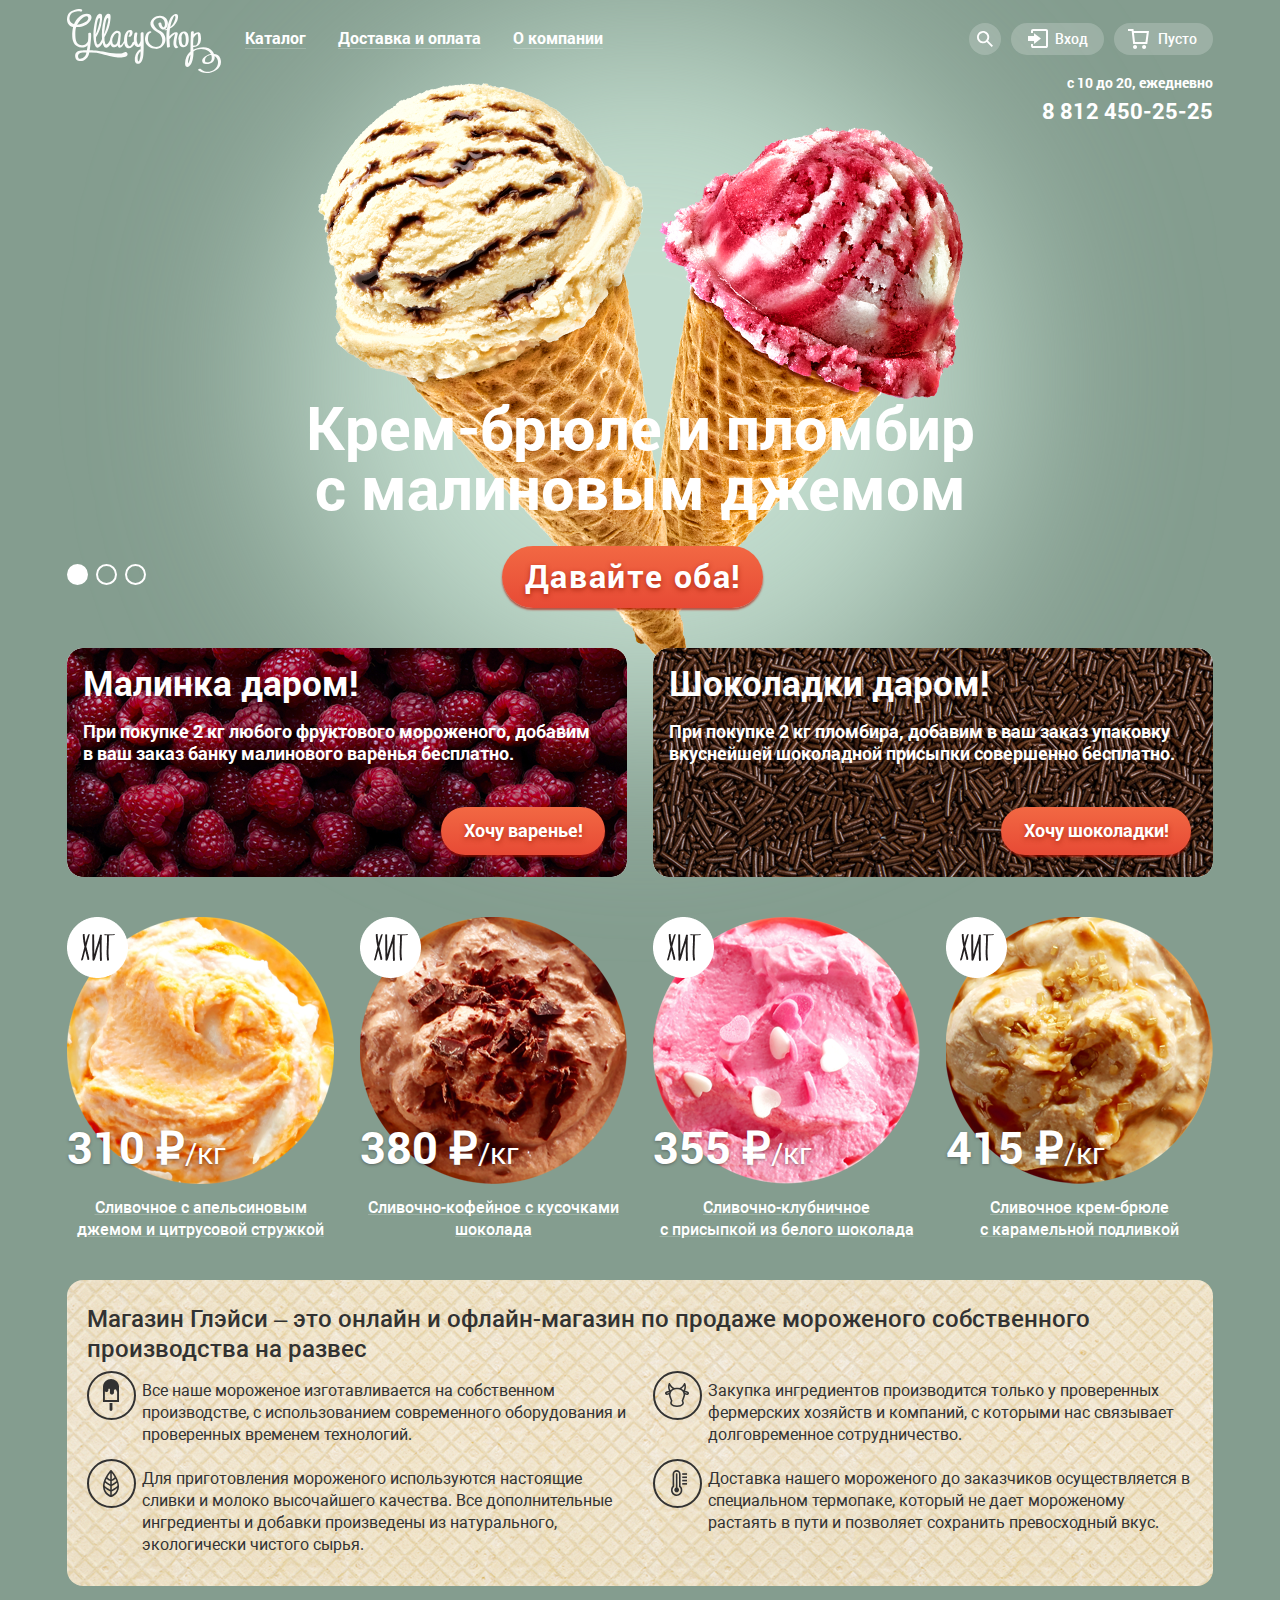
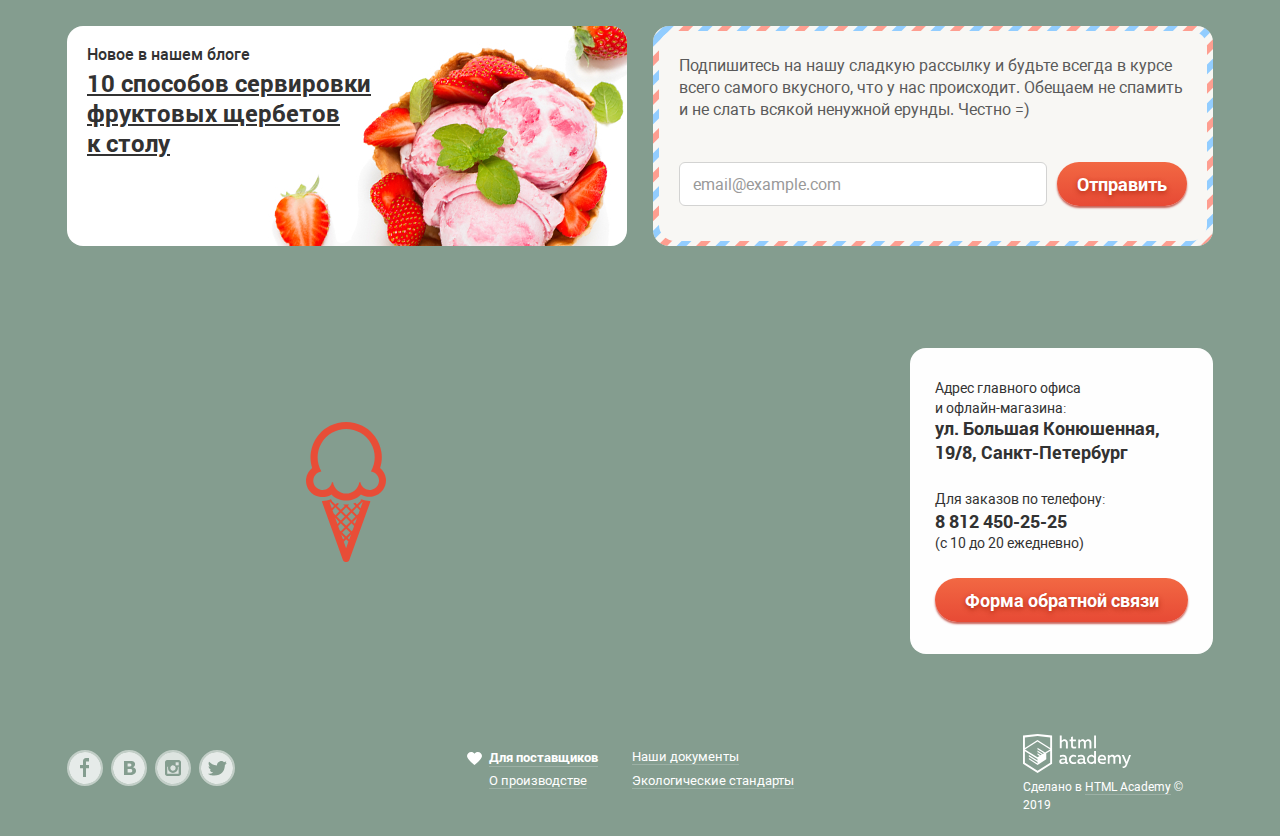
==== commit b847b68f: "Завершает базовые и доп.критерии" ====
--- a/index.html
+++ b/index.html
@@ -7,8 +7,8 @@
 
   <link rel="icon" href="favicon.ico">
   <link rel="icon" href="img/icon.svg" type="image/svg+xml">
-  <link href="css/normalize.css" rel="stylesheet">
-  <link href="css/style.css" rel="stylesheet">
+  <link href="css/normalize.min.css" rel="stylesheet">
+  <link href="css/style.min.css" rel="stylesheet">
 </head>
 
 <body class="page-body slider-page container background-green">
@@ -43,12 +43,13 @@
           </button>
           <div class="search-form-div">
             <form class="search-form" action="https://echo.htmlacademy.ru" method="post">
-              <input class="search-input" type="text" name="search" placeholder="Крем-брюле">
+              <input class="search-input" type="text" name="search" placeholder="Крем-брюле"
+                aria-label="Поле ввода для поиска">
             </form>
           </div>
         </li>
         <li class="useful-link-login">
-          <button class="button button-login" type="button">
+          <button class="button button-login" type="button" aria-label="Авторизация">
             <svg class="svg-enter" width="20" height="19" viewBox="0 0 20 19" fill="none"
               xmlns="http://www.w3.org/2000/svg">
               <path d="M6.04 14.88L12.96 9.5L6.04 4.13V7.04H0V11.96H6.04V14.88Z" fill="white" />
@@ -58,9 +59,11 @@
             </svg>Вход</button>
           <div class="authorization-form-div">
             <form class="authorization-form" action="https://echo.htmlacademy.ru" method="post">
-              <input class="authorization-login" type="email" name="login" placeholder="email@example.com">
-              <input class="authorization-password" type="password" name="password" placeholder="......">
-              <button class="button button-enter" type="submit">Войти</button>
+              <input class="authorization-login" type="email" name="login" placeholder="email@example.com"
+                aria-label="Поле ввода для ввода почты">
+              <input class="authorization-password" type="password" name="password" placeholder="......"
+                aria-label="Поле ввода для ввода пароля">
+              <button class="button button-enter" type="submit" aria-label="Войти в аккаунт">Войти</button>
               <div class="authorization-form-links">
                 <a class="forgot-pass" href="">Забыли пароль?</a>
                 <a class="new-reg" href="">Новая регистрация</a>
@@ -70,7 +73,7 @@
         </li>
         <li>
           <button class="button button-cart" type="button"><svg class="svg-cart" width="21" height="20"
-              viewBox="0 0 21 20" fill="none" xmlns="http://www.w3.org/2000/svg">
+              aria-label="Корзина" viewBox="0 0 21 20" fill="none" xmlns="http://www.w3.org/2000/svg">
               <path
                 d="M5.70345 2L5.46161 0H0V2H3.66795L5.17946 15H19.2869L21 2H5.70345ZM17.5034 13H6.97313L5.96545 4H18.6924L17.5034 13Z"
                 fill="white" />
@@ -99,21 +102,21 @@
           </div>
           <div class="slider-backlight-green"></div>
           <h3 class="slider-header">Крем-брюле и пломбир с малиновым джемом</h3>
-          <a class="button slide-button" href="#">Давайте оба!</a>
+          <a class="button slide-button" href="#" aria-label="Добавление в корзину двух мороженых">Давайте оба!</a>
         </li>
         <li class="slider-item slide slider-second">
           <div class="slider-images-blue">
           </div>
           <div class="slider-backlight-blue"></div>
           <h3 class="slider-header">Шоколадный пломбир и лимонный сорбет</h3>
-          <a class="button slide-button" href="#">Давайте оба!</a>
+          <a class="button slide-button" href="#" aria-label="Добавление в корзину двух мороженых">Давайте оба!</a>
         </li>
         <li class="slider-item slide slider-third">
           <div class="slider-images-brown">
           </div>
           <div class="slider-backlight-brown"></div>
           <h3 class="slider-header">Пломбир с помадкой и клубничный щербет</h3>
-          <a class="button slide-button" href="#">Давайте оба!</a>
+          <a class="button slide-button" href="#" aria-label="Добавление в корзину двух мороженых">Давайте оба!</a>
         </li>
       </ul>
       <div class="slider-controls">
@@ -132,14 +135,14 @@
             варенья
             бесплатно.
           </p>
-          <a class="button offer-button" href="#">Хочу варенье!</a>
+          <a class="button offer-button" href="#" aria-label="Кнопка перехода на спец.предложение">Хочу варенье!</a>
         </li>
         <li class="offers-item">
           <h3 class="offer-header">Шоколадки даром!</h3>
           <p class="offer-text">При покупке 2 кг пломбира, добавим в ваш заказ упаковку вкуснейшей шоколадной
             присыпки совершенно
             бесплатно.</p>
-          <a class="button offer-button" href="#">Хочу шоколадки!</a>
+          <a class="button offer-button" href="#" aria-label="Кнопка перехода на спец.предложение">Хочу шоколадки!</a>
         </li>
       </ul>
     </section>
@@ -154,7 +157,8 @@
               alt="Изображение сливочного мороженого с апельсиновым джемом и цитрусовой стружкой">
             <p class="hits-price"><span class="hits-span-price">310 <span>&#8381;</span></span>/кг</p>
             <div class="catalog-hover"></div>
-            <button class="button button-quick-view">Быстрый просмотр</button>
+            <button class="button button-quick-view" aria-label="Быстрый просмотр выбранного мороженого">Быстрый
+              просмотр</button>
           </article>
         </li>
         <li class="hits-item">
@@ -164,7 +168,8 @@
               alt="Изображение сливочно-кофеейного мороженого с кусочками шоколада">
             <p class="hits-price"><span class="hits-span-price">380 <span>&#8381;</span></span>/кг</p>
             <div class="catalog-hover"></div>
-            <button class="button button-quick-view">Быстрый просмотр</button>
+            <button class="button button-quick-view" aria-label="Быстрый просмотр выбранного мороженого">Быстрый
+              просмотр</button>
           </article>
         </li>
         <li class="hits-item">
@@ -174,7 +179,8 @@
               alt="Изображение Сливочно-клубничного мороженого с присыпкой из белого шоколада">
             <p class="hits-price"><span class="hits-span-price">355 <span>&#8381;</span></span>/кг</p>
             <div class="catalog-hover"></div>
-            <button class="button button-quick-view">Быстрый просмотр</button>
+            <button class="button button-quick-view" aria-label="Быстрый просмотр выбранного мороженого">Быстрый
+              просмотр</button>
           </article>
         </li>
         <li class="hits-item">
@@ -184,7 +190,8 @@
               alt="Изображение сливочного мороженого крем-брюле с карамельной подливкой">
             <p class="hits-price"><span class="hits-span-price">415 <span>&#8381;</span></span>/кг</p>
             <div class="catalog-hover"></div>
-            <button class="button button-quick-view">Быстрый просмотр</button>
+            <button class="button button-quick-view" aria-label="Быстрый просмотр выбранного мороженого">Быстрый
+              просмотр</button>
           </article>
         </li>
       </ul>
@@ -229,8 +236,10 @@
             <p class="subscription-text">Подпишитесь на нашу сладкую рассылку и будьте всегда в курсе всего самого
               вкусного, что у нас происходит.
               Обещаем не спамить и не слать всякой ненужной ерунды. Честно =)</p>
-            <input class="subscription-input" type="text" placeholder="email@example.com">
-            <button class="button submit-button" type="submit">Отправить</button>
+            <input class="subscription-input" type="text" placeholder="email@example.com"
+              aria-label="Поле ввода почты для рассылки">
+            <button class="button submit-button" type="submit"
+              aria-label="Отправить почту для рассылки">Отправить</button>
           </form>
         </div>
       </section>
@@ -264,7 +273,7 @@
       <h2 class="visually-hidden">Социальные сети</h2>
       <ul class="social-list">
         <li>
-          <a href="#" class="facebook-link">
+          <a href="#" class="facebook-link" aria-label="Ссылка на Фэйсбук">
             <span class="visually-hidden">Фэйсбук</span>
             <svg width="36" height="36" viewBox="0 0 36 36" fill="none" xmlns="http://www.w3.org/2000/svg">
               <path
@@ -277,7 +286,7 @@
           </a>
         </li>
         <li>
-          <a href="#" class="vk-link">
+          <a href="#" class="vk-link" aria-label="Ссылка на Вконтакте">
             <span class="visually-hidden">Вконтакте</span>
             <svg width="36" height="36" viewBox="0 0 36 36" fill="none" xmlns="http://www.w3.org/2000/svg">
               <path
@@ -296,7 +305,7 @@
           </a>
         </li>
         <li>
-          <a href="#" class="instagram-link">
+          <a href="#" class="instagram-link" aria-label="Ссылка на Инстаграм">
             <span class="visually-hidden">Инстаграм</span>
             <svg width="36" height="36" viewBox="0 0 36 36" fill="none" xmlns="http://www.w3.org/2000/svg">
               <path
@@ -318,7 +327,7 @@
           </a>
         </li>
         <li>
-          <a href="#" class="twitter-link">
+          <a href="#" class="twitter-link" aria-label="Ссылка на Твиттер">
             <span class="visually-hidden">Твиттер</span>
             <svg width="36" height="36" viewBox="0 0 36 36" fill="none" xmlns="http://www.w3.org/2000/svg">
               <path
@@ -343,7 +352,7 @@
     </section>
     <section class="footer-copyright">
       <h2 class="visually-hidden">Копирайт</h2>
-      <a href="https://htmlacademy.ru/intensive/htmlcss">
+      <a href="https://htmlacademy.ru/intensive/htmlcss" aria-label="Ссылка на страницу курса HTML Academy">
         <span class="visually-hidden">Лого академии</span>
         <svg width="108" height="39" viewBox="0 0 108 39" fill="none" xmlns="http://www.w3.org/2000/svg">
           <path
@@ -382,7 +391,8 @@
             fill="white" />
         </svg>
       </a>
-      <p>Сделано в <a class="link" href="https://htmlacademy.ru/intensive/htmlcss">HTML Academy</a> © 2019</p>
+      <p>Сделано в <a class="link" href="https://htmlacademy.ru/intensive/htmlcss"
+          aria-label="Ссылка на страницу курса HTML Academy">HTML Academy</a> © 2019</p>
     </section>
   </footer>
 
@@ -391,19 +401,23 @@
     <h2>Мы обязательно вам ответим!</h2>
     <form class="feedback-form" action="https://echo.htmlacademy.ru" method="post">
       <p>
-        <input class="feedback-nameandsurname" type="text" name="nameandsurname" placeholder="Имя Фамилия">
+        <input class="feedback-nameandsurname" type="text" name="nameandsurname" placeholder="Имя Фамилия"
+          aria-label="Поле ввода имени и фамилии для обратной связи">
       </p>
       <p>
-        <input class="feedback-email" type="email" name="email" placeholder="email@example.com">
+        <input class="feedback-email" type="email" name="email" placeholder="email@example.com"
+          aria-label="Поле ввода почты для обратной связи">
       </p>
       <p>
-        <textarea placeholder="В свободной форме" class="feedback-comment" name="comment"></textarea>
+        <textarea placeholder="В свободной форме" class="feedback-comment" name="comment"
+          aria-label="Поле ввода комментария или пожелания в свободной форме для обратной связи"></textarea>
       </p>
-      <button class="button feedback-submit-button" type="submit" tabindex="0">Отправить</button>
+      <button class="button feedback-submit-button" type="submit" tabindex="0"
+        aria-label="Отправить комментарий или положение">Отправить</button>
     </form>
-    <button type="button" class="close-button" aria-label="Закрыть"></button>
+    <button type="button" class="close-button" aria-label="Закрыть" aria-label="Закрыть форму обратной связи"></button>
   </section>
-  <script src="./js/script.js"></script>
+  <script src="./js/script.min.js"></script>
 </body>
 
 </html>
--- a/css/style.min.css
+++ b/css/style.min.css
@@ -0,0 +1 @@
+@-webkit-keyframes darkening{0%{opacity:0}25%{opacity:.05}33%{opacity:.1}50%{opacity:.15}66%{opacity:.2}75%{opacity:.25}99%,to{opacity:.3}}@keyframes darkening{0%{opacity:0}25%{opacity:.05}33%{opacity:.1}50%{opacity:.15}66%{opacity:.2}75%{opacity:.25}99%,to{opacity:.3}}@-webkit-keyframes bounce{0%{transform:translateY(-200%) translateX(-50%)}70%{transform:translateY(-47%) translateX(-50%)}90%{transform:translateY(-53%) translateX(-50%)}to{transform:translateY(-50%) translateX(-50%)}}@keyframes bounce{0%{transform:translateY(-200%) translateX(-50%)}70%{transform:translateY(-47%) translateX(-50%)}90%{transform:translateY(-53%) translateX(-50%)}to{transform:translateY(-50%) translateX(-50%)}}@font-face{font-family:"Roboto";src:url(../fonts/roboto.woff2) format("woff2"),url(../fonts/roboto.woff) format("woff");font-weight:400;font-style:normal}@font-face{font-family:"Roboto";src:url(../fonts/robotomedium.woff2) format("woff2"),url(../fonts/robotomedium.woff) format("woff");font-weight:500;font-style:normal}@font-face{font-family:"Roboto";src:url(../fonts/robotobold.woff2) format("woff2"),url(../fonts/robotobold.woff) format("woff");font-weight:700;font-style:normal}:root{--basic-classic-black:#000000;--basic-white:#FFFFFF;--basic-black:#323232;--basic-dull-black:#5A5A5A;--basic-grey:#999999;--basic-svg-red:#E84D37;--basic-background-button-dull-orange:#D07058;--basic-background-orange:#F26843;--basic-background-bright-red:#E74A35;--basic-background-green:#849D8F;--basic-backlight-green:rgba(215, 242, 227, 0.75);--basic-background-blue-blue:#8996A6;--basic-backlight-blue-blue:rgba(218, 228, 239, 0.75);--basic-background-brown:#9D8B84;--basic-backlight-brown:rgba(239, 224, 218, 0.75);--basic-button-background-transparency:rgba(255, 255, 255, 0.2);--basic-input-border-grey:#D3D3D2;--basic-submenu-item-hover:#FBDED7;--basic-submenu-item-active:#F6B5A5;--basic-submenu-shadow:rgba(0, 0, 0, 0.4);--basic-button-shadow:rgba(172, 16, 0, 0.64);--basic-button-shadow-hover:#AC1000;--basic-button-shadow-active-transparency:rgba(0, 0, 0, 0.07);--basic-button-shadow-active:#942718;--basic-hits-price:rgba(49, 50, 53, 0.5);--basic-background-mail:#F8F7F4;--basic-background-map-information:#FEFEFE;--basic-link-hover:#FFBC9E;--basic-link-border-hover:rgba(255, 188, 158, 0.3);--basic-auth-form-links-border:rgba(52, 52, 52, 0.3);--basic-auth-form-links-border-hover:rgba(232, 77, 55, 0.3);--basic-price-per-kilogram:#ABABAB;--basic-catalog-item-hover:rgba(0, 0, 0, 0.2);--basic-nav-link-background-active:#EDEDED;--basic-nav-link-shadow-active:#696969;--basic-novelty-item-border:rgba(50, 50, 50, 0.2);--basic-input-border-active:rgba(46, 136, 228, 0.52);--basic-text-shadow-slide-button:rgba(160, 32, 11, 0.76);--basic-change-button-hover:rgba(255, 255, 255, 0.4);--basic-border-cart-list:#CACAC7;--basic-range-scale:rgba(248, 247, 244, 0.5);--basic-feedback-button-text-shadow:rgba(160, 32, 11, 0.76);--basic-backlight-catalog:rgba(255, 255, 255, 0)}.page-body{margin:0;padding:0;font-size:16px;line-height:22px;font-weight:400;font-family:"Roboto",Arial,sans-serif;color:var(--basic-white);min-height:100%;display:-ms-grid;display:grid;-ms-grid-rows:-webkit-min-content 1fr -webkit-min-content;-ms-grid-rows:min-content 1fr min-content;grid-template-rows:-webkit-min-content 1fr -webkit-min-content;grid-template-rows:min-content 1fr min-content;align-content:start}.background-green{background-color:var(--basic-background-green)}.background-blue{background-color:var(--basic-background-blue-blue)}.background-brown{background-color:var(--basic-background-brown)}.page{height:100%}.visually-hidden{position:absolute;width:1px;height:1px;margin:-1px;border:0;padding:0;white-space:nowrap;-webkit-clip-path:inset(100%);clip-path:inset(100%);clip:rect(0 0 0 0);overflow:hidden}.container{margin:0 auto;width:1200px}.main-header{display:-ms-grid;display:grid;-ms-grid-columns:-webkit-min-content 12px -webkit-min-content 12px 1fr;-ms-grid-columns:min-content 12px min-content 12px 1fr;grid-template-columns:-webkit-min-content -webkit-min-content 1fr;grid-template-columns:min-content min-content 1fr;-ms-grid-rows:-webkit-min-content;-ms-grid-rows:min-content;grid-template-rows:-webkit-min-content;grid-template-rows:min-content;-moz-column-gap:12px;column-gap:12px;margin:0 27px;position:relative}.main-header>:nth-child(1){-ms-grid-row:1;-ms-grid-column:1}.main-header>:nth-child(2){-ms-grid-row:1;-ms-grid-column:3}.main-header>:nth-child(3){-ms-grid-row:1;-ms-grid-column:5}.main-header-logo{margin-top:9px}.main-navigation{margin-top:28px}.site-navigation,.site-navigation li{list-style:none;padding:0;margin:0}.site-navigation{display:-ms-grid;display:grid;-ms-grid-rows:1fr;grid-template-rows:1fr;-ms-grid-columns:1fr 1fr 1fr;grid-template-columns:1fr 1fr 1fr}.site-navigation>:nth-child(1){-ms-grid-row:1;-ms-grid-column:1}.site-navigation>:nth-child(2){-ms-grid-row:1;-ms-grid-column:2}.site-navigation>:nth-child(3){-ms-grid-row:1;-ms-grid-column:3}.navigation-item{color:var(--basic-white);line-height:18px;font-weight:700;white-space:nowrap;text-decoration:underline;-webkit-text-decoration-color:var(--basic-button-background-transparency);text-decoration-color:var(--basic-button-background-transparency);text-underline-position:under;margin-right:8px;padding:4px 12px 5px}.site-navigation .navigation-item-catalog{padding-bottom:9.7px;position:relative}.navigation-item-catalog:hover .submenu{display:flex}.navigation-item-catalog:hover .catalog,.navigation-item:hover{color:var(--basic-black);background-color:var(--basic-white);border-radius:26px}.navigation-item-catalog .catalog:active,.navigation-item:active{background-color:var(--basic-nav-link-background-active);box-shadow:inset 0 2px 1px var(--basic-nav-link-shadow-active)}.navigation-item-current{text-decoration:none}.current-page,.navigation-item-current{background-color:var(--basic-background-button-dull-orange);border-radius:26px}.submenu .submenu-novelty{color:var(--basic-black);font-weight:700;font-size:14px}.submenu .novelty-item{border-bottom:1px solid var(--basic-novelty-item-border);margin-left:6px;margin-right:9px;padding:5px 0 7px 15px}.submenu{background-color:var(--basic-white);padding:0;margin:0;box-shadow:0 20px 20px var(--basic-submenu-shadow);border-radius:4px;position:absolute;top:32px;z-index:10;width:143px;display:flex;flex-direction:column;display:none}.submenu .submenu-item{margin-bottom:0;padding-left:21px;padding-bottom:3px;margin-top:6px}.site-navigation .submenu li:nth-child(2){margin-top:8px}.site-navigation .submenu li:last-child{margin-bottom:7px}.submenu-item:hover{background-color:var(--basic-submenu-item-hover)}.submenu li:first-child:active,.submenu-item:active{background-color:var(--basic-submenu-item-active)}.current-submenu-page,.submenu-item-current{background-color:var(--basic-background-button-dull-orange)}.authorization-form-div a,.submenu a{color:var(--basic-black);font-size:14px;line-height:16px;text-decoration:none}.useful-buttons{font-size:14px;line-height:16px;margin-top:23px;display:flex;flex-direction:column;align-items:flex-end;flex-wrap:nowrap}.useful-buttons-list{padding:0;margin:0;display:flex;position:relative}.useful-buttons li{list-style:none}.svg-cart,.svg-enter{position:absolute;left:59px;top:6px}.svg-cart{left:159px}.useful-link-cart:hover .authorization-cart,.useful-link-login:hover .authorization-form-div,.useful-link-search:hover .search-form-div{display:block}.useful-link-login{padding-bottom:4px}.authorization-form-div{position:absolute;z-index:11;background-color:var(--basic-background-mail);width:277px;height:214px;top:36px;left:-144px;display:none}.authorization-form-div a{font-size:13px;line-height:15px}.authorization-form{display:-ms-grid;display:grid;-ms-grid-columns:-webkit-max-content 20px -webkit-min-content;-ms-grid-columns:max-content 20px min-content;grid-template-columns:-webkit-max-content -webkit-min-content;grid-template-columns:max-content min-content;-ms-grid-rows:1fr 20px 1fr 20px 1fr;grid-template-rows:1fr 1fr 1fr;-moz-column-gap:20px;column-gap:20px;row-gap:20px;margin-top:20px}.authorization-form>:nth-child(1){-ms-grid-row:1;-ms-grid-column:1}.authorization-form>:nth-child(2){-ms-grid-row:1;-ms-grid-column:3}.authorization-form>:nth-child(3){-ms-grid-row:3;-ms-grid-column:1}.authorization-form>:nth-child(4){-ms-grid-row:3;-ms-grid-column:3}.authorization-form>:nth-child(5){-ms-grid-row:5;-ms-grid-column:1}.authorization-form>:nth-child(6){-ms-grid-row:5;-ms-grid-column:3}.forgot-pass,.new-reg{border-bottom:1px solid var(--basic-auth-form-links-border)}.forgot-pass{margin-bottom:9px;width:101px}.forgot-pass:active,.forgot-pass:hover,.new-reg:active,.new-reg:hover{color:var(--basic-svg-red);border-bottom:1px solid var(--basic-auth-form-links-border-hover)}.authorization-login,.authorization-password{width:241px;height:44px;margin-left:19px;box-sizing:border-box;padding-left:15px;grid-column:1/-1;-ms-grid-row:1;-ms-grid-row-span:1;grid-row:1/2}.authorization-password{-ms-grid-row:2;grid-row:2/3;padding-bottom:8px}.authorization-form-links{display:flex;flex-wrap:nowrap;flex-direction:column}.search-form-div{position:absolute;width:341px;height:84px;background-color:var(--basic-background-mail);top:36px;left:-309px;display:none;z-index:12}.search-input{width:311px;height:44px;box-sizing:border-box;padding-left:15px;margin:20px 15px}.authorization-login,.authorization-password,.search-input{font-size:14px;line-height:16px;border-radius:4px}.authorization-login,.authorization-password,.feedback-comment,.feedback-email,.feedback-nameandsurname,.search-input,.subscription-input{color:var(--basic-black);background-color:var(--basic-white);border:1px solid var(--basic-input-border-grey);outline:0;font-weight:700}.feedback-comment,.feedback-email,.feedback-nameandsurname{font-size:14px;line-height:16px;border-radius:4px}.authorization-login:hover,.authorization-password:hover,.feedback-comment:hover,.feedback-email:hover,.feedback-nameandsurname:hover,.search-input:hover,.subscription-input:hover{border:2px solid var(--basic-input-border-grey)}.authorization-login:focus,.authorization-password:focus,.feedback-comment:focus,.feedback-email:focus,.feedback-nameandsurname:focus,.search-input:focus,.subscription-input:focus{border:2px solid var(--basic-input-border-active)}.authorization-login::-webkit-input-placeholder,.authorization-password::-webkit-input-placeholder,.feedback-comment::-webkit-input-placeholder,.feedback-email::-webkit-input-placeholder,.feedback-nameandsurname::-webkit-input-placeholder,.search-input::-webkit-input-placeholder,.subscription-input::-webkit-input-placeholder{color:var(--basic-grey);font-weight:400}.authorization-login::-moz-placeholder,.authorization-password::-moz-placeholder,.feedback-comment::-moz-placeholder,.feedback-email::-moz-placeholder,.feedback-nameandsurname::-moz-placeholder,.search-input::-moz-placeholder,.subscription-input::-moz-placeholder{color:var(--basic-grey);font-weight:400}.authorization-login:-ms-input-placeholder,.authorization-password:-ms-input-placeholder,.feedback-comment:-ms-input-placeholder,.feedback-email:-ms-input-placeholder,.feedback-nameandsurname:-ms-input-placeholder,.search-input:-ms-input-placeholder,.subscription-input:-ms-input-placeholder{color:var(--basic-grey);font-weight:400}.authorization-login::placeholder,.authorization-password::placeholder,.feedback-comment::placeholder,.feedback-email::placeholder,.feedback-nameandsurname::placeholder,.search-input::placeholder,.subscription-input::placeholder{color:var(--basic-grey);font-weight:400}.authorization-form-div,.search-form-div{box-shadow:0 20px 20px var(--basic-submenu-shadow)}.magazine-information{font-weight:700;display:flex;flex-direction:column;text-align:end;padding:0;margin:16px 0 0}.useful-buttons-tel{margin-top:8px;font-size:22px;line-height:24px;color:var(--basic-white);text-decoration:none}.authorization-cart{background-color:var(--basic-background-mail);box-shadow:0 20px 20px var(--basic-submenu-shadow);border-radius:4px;color:var(--basic-black);font-size:13px;line-height:16px;width:539px;height:242px;position:absolute;top:36px;right:0;display:none;z-index:11}.authorization-cart-form{display:flex;flex-wrap:nowrap;flex-direction:column;align-items:flex-end}.cart-name,.cart-per-kilogram,.cart-price,.features p,.final-price{margin:0}.catalog-header{font-weight:700;font-size:35px;line-height:41px;padding:0;margin:-8px 0 29px 27px}.cart-list{list-style:none;display:-ms-grid;display:grid;row-gap:36px;border-bottom:1px solid var(--basic-border-cart-list);width:510px;padding:0 0 18px;margin:0 14px 16px 15px}.cart-list .cart-item:first-child{margin-top:30px}.cart-item{display:flex;flex-wrap:nowrap;align-items:baseline}.cart-item .remove-button{width:11px;height:11px;margin-left:6px;margin-right:55px;background-image:url(../img/cart-remove.svg);background-repeat:no-repeat;border:0;background-color:transparent;cursor:pointer}.cart-name{width:216px;margin-right:31px;position:relative}.cart-list .cart-item:first-child:before{content:"";width:33px;height:33px;background-image:url(../img/mini-orange-icecream.png);position:absolute;left:41px;top:20px}.cart-list .cart-item:last-child:before{content:"";width:33px;height:33px;background-image:url(../img/mini-strawberry-icecream.png);position:absolute;left:41px;top:73px}.cart-per-kilogram{width:95px;margin-right:26px}.cart-price{width:50px}.price-per-kilogram{color:var(--basic-price-per-kilogram)}.checkout-button,.final-price{margin-right:14px}.final-price{font-size:15px;line-height:16px;font-weight:700;text-align:right;margin-bottom:15px}.authorization-cart .checkout-button{padding:10px 15px;cursor:pointer}.breadcrumbs{list-style:none;padding:0;margin:0;position:absolute;display:flex;top:96px}.breadcrumbs a{font-size:14px;line-height:16px;font-weight:400}.breadcrumbs li{margin-right:22px;position:relative}.breadcrumbs li:not(:first-child)::before{content:"";position:absolute;width:6px;height:6px;background-image:url(../img/breadcrumb-arrow.svg);top:9px;left:-14px}.breadcrumbs li:last-child{margin-right:0}.catalog-backlight-green{position:absolute;width:1200px;height:656px;z-index:-2;-webkit-filter:blur(100px);filter:blur(100px);left:-27px;background:linear-gradient(180deg,var(--basic-button-background-transparency) 0%,var(--basic-backlight-catalog) 100%)}.slider{text-align:center;position:relative;padding-top:274px;margin:0 27px}.slider-images-blue,.slider-images-brown,.slider-images-green{width:716px;height:716px;left:200px;bottom:-137px;position:absolute;background-repeat:no-repeat,no-repeat;z-index:-1}.slider-backlight-blue,.slider-backlight-brown,.slider-backlight-green{position:absolute;width:716px;height:716px;-webkit-filter:blur(100px);filter:blur(100px);border-radius:50%;z-index:-2;left:220px;bottom:-137px}.slider-images-green{background-image:url(../img/main-ice-cream-first.jpg),url(../img/main-ice-cream-second.jpg);background-position:50px 64px,364px 107px}.slider-images-blue{background-image:url(../img/main-ice-cream-third.jpg),url(../img/main-ice-cream-fourth.jpg);background-position:47px 65px,353px 105px}.slider-images-brown{background-image:url(../img/main-ice-cream-fifth.jpg),url(../img/main-ice-cream-sixth.jpg);background-position:51px 64px,364px 100px}.slider-backlight-green{background-color:var(--basic-backlight-green)}.slider-backlight-blue{background-color:var(--basic-backlight-blue-blue)}.slider-backlight-brown{background-color:var(--basic-backlight-brown)}.slide{display:none}.catalog-item:hover .button-quick-view,.catalog-item:hover .catalog-hover,.hits-item:hover .button-quick-view,.hits-item:hover .catalog-hover,.slide-current{display:block}.slider-list{list-style:none;padding:0;margin:0}.slider-header{font-weight:700;font-size:60px;line-height:60px;padding:0;margin:0 auto 37px;width:672px}.slider-third .slider-header{width:648px}.slider-controls{position:absolute;left:0;bottom:13px;display:flex;width:79px;justify-content:space-between}.change-button{width:21px;height:21px;border-radius:50%;background-color:transparent;border:2px solid var(--basic-white);cursor:pointer;padding:0;outline-offset:5px}.change-button:hover{background-color:var(--basic-change-button-hover)}.current,.current:hover{background-color:var(--basic-white)}.special-offers{margin:50px 27px 34px}.offers-list{list-style:none;padding:0;margin:0;display:flex;justify-content:space-between}.offers-list li:first-child{background-image:url(../img/article-background-raspberries.jpg);background-color:var(--basic-background-bright-red);background-repeat:no-repeat;background-size:cover}.offers-list li:last-child{background-image:url(../img/article-background-chocolate.jpg);background-repeat:no-repeat;background-size:cover;background-color:var(--basic-background-brown)}.offers-item{border-radius:16px;width:560px;min-height:229px;display:flex;flex-direction:column}.offer-header{font-weight:700;font-size:35px;line-height:41px;padding:0;margin:14px 0 17px 16px}.offer-text{font-size:18px;font-weight:700;padding:0;margin:0 0 0 16px;width:514px}.hits{margin-left:14px;margin-right:14px;margin-bottom:39px}.catalog-list,.footer-social ul,.footer-useful-links ul,.hits-list{list-style:none;padding:0;margin:0}.hits-list{display:-ms-grid;display:grid;-ms-grid-columns:267px 26px 267px 26px 267px 26px 267px;grid-template-columns:repeat(4,267px);-moz-column-gap:26px;column-gap:26px}.catalog-item article,.hits-item article{background-repeat:no-repeat;border-radius:50%}.catalog-item,.hits-item{width:267px}.catalog-hover{position:absolute;top:-7px;left:-13px;width:293px;height:402px;border-radius:4px;background-color:var(--basic-button-background-transparency);box-shadow:0 20px 20px var(--basic-catalog-item-hover);z-index:2;display:none}.catalog-article,.hit-article{width:267px;display:flex;flex-wrap:nowrap;flex-direction:column;position:relative;margin-left:13px;margin-top:6px}.catalog-image,.hit-image{width:267px;height:267px;margin-bottom:13px;z-index:0}.hit-article::before{content:"";background-image:url(../img/heat.png);width:61px;height:61px;position:absolute;background-repeat:no-repeat;z-index:1}.button-quick-view{position:absolute;margin-top:13px;padding:12px 16px;margin-bottom:27px;-ms-grid-row-align:center;align-self:center;display:none;cursor:pointer;z-index:3;bottom:-87px}.hit-h,.item-h{padding:0;margin:0;text-align:center;order:1;font-weight:500;font-size:16px;line-height:22px;text-decoration:underline;-webkit-text-decoration-color:var(--basic-button-background-transparency);text-decoration-color:var(--basic-button-background-transparency);z-index:0}.catalog-price,.hits-price{text-shadow:0 1px 3px var(--basic-hits-price);font-size:30px;line-height:35px;margin:0;padding:0;position:absolute;top:207px}.catalog-span-price,.hits-span-price{font-size:45px;line-height:45px;font-weight:700}.features{background-image:url(../img/pattern-waffle.jpg);background-position:0 0;color:var(--basic-black);border-radius:16px;margin-left:27px;margin-right:27px;margin-bottom:40px;background-color:var(--basic-white)}.features-header{font-weight:500;font-size:24px;line-height:30px;margin:0 0 0 20px;padding:24px 0 16px}.features-list{list-style:none;display:-ms-grid;display:grid;-ms-grid-columns:485px 81px 482px;grid-template-columns:485px 482px;-ms-grid-rows:-webkit-max-content 22px -webkit-max-content;-ms-grid-rows:max-content 22px max-content;grid-template-rows:-webkit-max-content -webkit-max-content;grid-template-rows:max-content max-content;-moz-column-gap:81px;column-gap:81px;row-gap:22px;margin:0 0 0 75px;padding:0 0 30px}.features-list>:nth-child(1){-ms-grid-row:1;-ms-grid-column:1}.features-list>:nth-child(2){-ms-grid-row:1;-ms-grid-column:3}.features-list>:nth-child(3){-ms-grid-row:3;-ms-grid-column:1}.features-list>:nth-child(4){-ms-grid-row:3;-ms-grid-column:3}.features-item{position:relative}.features-list .features-item::before{content:"";width:49px;height:49px;position:absolute;left:-55px;top:-9px}.features-list .features-item:first-child::before{background-image:url(../img/icecream.svg)}.features-list .features-item:nth-child(2)::before{background-image:url(../img/caw.svg)}.features-list .features-item:nth-child(3)::before{background-image:url(../img/leaf.svg)}.features-list .features-item:last-child::before{background-image:url(../img/temperature.svg)}.index-columns{display:-ms-grid;display:grid;-ms-grid-columns:587px 26px 587px;grid-template-columns:587px 587px;-ms-grid-rows:220px;grid-template-rows:220px;-moz-column-gap:26px;column-gap:26px;margin-bottom:40px}.index-columns>:nth-child(1){-ms-grid-row:1;-ms-grid-column:1}.index-columns>:nth-child(2){-ms-grid-row:1;-ms-grid-column:3}.blog-state{background-image:url(../img/blog-background.jpg);background-color:var(--basic-white);background-repeat:no-repeat;color:var(--basic-black);font-weight:500;border-radius:16px;margin-left:27px;display:flex;flex-direction:column;flex-wrap:nowrap}.blog-state p{padding:0;margin:0;margin-top:18px;margin-left:20px;margin-bottom:2px}.blog-state h2{padding:0;order:1;margin:0 0 0 20px}.blog-state-link{font-size:24px;line-height:30px;color:inherit;-webkit-text-decoration-color:var(--basic-black);text-decoration-color:var(--basic-black)}.blog-state-link:active,.blog-state-link:hover{-webkit-text-decoration-color:var(--basic-auth-form-links-border-hover);text-decoration-color:var(--basic-auth-form-links-border-hover);color:var(--basic-svg-red)}.subscription,.wrap{border-radius:16px;background-color:var(--basic-background-mail)}.subscription{background-image:url(../img/mail-border.png);color:var(--basic-dull-black);margin-right:27px;width:560px;min-height:220px}.wrap{width:511px;padding:30px 17px 29px 20px;margin:5px auto 0;min-height:151px}.subscription-form{display:-ms-grid;display:grid;-ms-grid-columns:368px 10px 130px;grid-template-columns:368px 130px;-ms-grid-rows:55px 46px 44px;grid-template-rows:55px 44px;-moz-column-gap:10px;column-gap:10px;row-gap:46px}.subscription-form>:nth-child(1){-ms-grid-row:1;-ms-grid-column:1}.subscription-form>:nth-child(2){-ms-grid-row:1;-ms-grid-column:3}.subscription-form>:nth-child(3){-ms-grid-row:3;-ms-grid-column:1}.subscription-form>:nth-child(4){-ms-grid-row:3;-ms-grid-column:3}.subscription-form button,.subscription-input{-ms-grid-column-span:1;-ms-grid-row:2;-ms-grid-row-span:1;grid-row:2/3}.subscription-input{font-size:16px;line-height:24px;-ms-grid-column:1;grid-column:1/2;padding-left:13px;border-radius:6px}.subscription-text{padding:0;grid-column:1/-1;-ms-grid-row:1;-ms-grid-row-span:1;grid-row:1/2;margin:-6px 0 0}.subscription-form button{-ms-grid-column:2;grid-column:2/3;text-shadow:0 2px 5px var(--basic-text-shadow-slide-button)}.submit-button{cursor:pointer}.section-map{color:var(--basic-black);font-size:14px;line-height:20px;position:relative}.map{height:430px}.section-map::before{content:"";width:80px;height:140px;background-image:url(../img/map-icecream.svg);position:absolute;top:136px;left:266px}.footer-copyright p,.section-map p{padding:0;margin:0}.map-information{background-color:var(--basic-background-map-information);width:303px;height:306px;border-radius:16px;position:absolute;top:62px;right:27px}.map-iframe,.social-list a{border:0}.map-wrapper{display:-ms-grid;display:grid;-ms-grid-columns:253px;grid-template-columns:253px;-ms-grid-rows:80px 31px 58px 31px 44px;grid-template-rows:80px 58px 44px;row-gap:31px;margin-top:30px;margin-left:25px}.map-wrapper>:nth-child(1){-ms-grid-row:1;-ms-grid-column:1}.map-wrapper>:nth-child(2){-ms-grid-row:3;-ms-grid-column:1}.map-wrapper>:nth-child(3){-ms-grid-row:5;-ms-grid-column:1}.section-map .address,.section-map .tel{display:flex;flex-direction:column;flex-wrap:nowrap;width:155px}.section-map .tel{width:172px}.map-address,.map-tel{font-weight:700;font-size:18px;line-height:24px}.map-address{width:255px;margin-top:-2px}.map-tel{text-decoration:none;color:inherit}.feedback-button{cursor:pointer;text-shadow:0 2px 5px var(--basic-feedback-button-text-shadow)}.main-footer{margin-left:27px;margin-right:27px;margin-bottom:22px;display:flex;flex-wrap:nowrap}.inner-footer{border-top:1px solid var(--basic-button-background-transparency)}.footer-social{margin-top:34px}.footer-copyright{margin-top:18px}.footer-social,.social-list{width:168px}.footer-social{margin-right:254px}.social-list{display:flex;flex-wrap:nowrap;justify-content:space-between}.suppliers{font-weight:700;position:relative}.suppliers::before{content:"";width:15px;height:13px;position:absolute;background-image:url(../img/heart.svg);top:4px;left:-22px}.footer-useful-links{width:305px;margin-top:32px;margin-right:229px}.useful-links-list{font-size:13px;line-height:18px;width:305px;display:-ms-grid;display:grid;-ms-grid-rows:13px 11px 13px;grid-template-rows:13px 13px;-ms-grid-columns:111px 32px 162px;grid-template-columns:111px 162px;row-gap:11px;-moz-column-gap:32px;column-gap:32px}.useful-links-list>:nth-child(1){-ms-grid-row:1;-ms-grid-column:1}.useful-links-list>:nth-child(2){-ms-grid-row:1;-ms-grid-column:3}.useful-links-list>:nth-child(3){-ms-grid-row:3;-ms-grid-column:1}.useful-links-list>:nth-child(4){-ms-grid-row:3;-ms-grid-column:3}.link h3,.useful-links-list a{border-bottom:1px solid var(--basic-button-background-transparency)}.footer-copyright{font-size:12px;line-height:18px;width:190px}.facebook-link:hover path,.instagram-link:hover path,.twitter-link:hover path,.vk-link:hover path{fill-opacity:1}.facebook-link:active path,.instagram-link:active path,.twitter-link:active path,.vk-link:active path{fill-opacity:1;stroke-opacity:.7}.feedback{background-color:var(--basic-background-mail);width:477px;height:441px;border-radius:6px;position:fixed;z-index:300;top:50%;left:50%;transform:translateX(-50%) translateY(-50%);display:none}.feedback-show{display:block;-webkit-animation-name:bounce;animation-name:bounce;-webkit-animation-duration:.6s;animation-duration:.6s}.overlay-feedback{position:fixed;top:0;left:0;width:100%;height:100%;background-color:var(--basic-classic-black);opacity:.3;z-index:250;-webkit-animation-name:darkening;animation-name:darkening;-webkit-animation-duration:.3s;animation-duration:.3s}.overlay-feedback-hide{display:none}.overlay-feedback-show{display:block}.feedback-form{display:-ms-grid;display:grid;row-gap:20px}.feedback h2{font-weight:500;font-size:24px;line-height:28px;margin:20px 0 26px 23px}.feedback p{margin:0}.feedback input,.feedback textarea{font-size:16px;line-height:20px}.feedback-comment{resize:none}.feedback-comment,.feedback-email,.feedback-nameandsurname{margin-left:24px;box-sizing:border-box;padding-left:14px}.feedback-email,.feedback-nameandsurname{width:267px;height:44px}.feedback-comment{width:428px;height:154px;padding-top:11px}.feedback-submit-button{-ms-grid-column-align:end;justify-self:end;margin-right:25px;padding:9px 24px 8px;text-shadow:0 2px 5px var(--basic-text-shadow-slide-button)}.close-button{position:absolute;width:18px;height:17px;background-image:url(../img/feedback-close.svg);background-repeat:no-repeat;border:0;top:15px;right:16px;background-color:transparent;cursor:pointer}.filter{font-weight:500;font-size:14px;line-height:16px;width:869px;margin-left:27px;margin-right:27px;margin-bottom:36px}.filter fieldset{border:0;margin:0;padding:0}.filter legend{margin-left:16px}.select-sort{background-color:var(--basic-button-background-transparency);border:0;border-radius:20px;color:var(--basic-white);width:196px;height:36px;-webkit-appearance:none;-moz-appearance:none;appearance:none;padding-left:16px;cursor:pointer;font-weight:500;font-size:16px;line-height:18px;margin-top:6px}.select-arrow{position:absolute;cursor:pointer;top:35px;right:14px;pointer-events:none}.feedback h2,.select-sort option,.select-sort:hover{color:var(--basic-black)}.button-cart:hover path,.button-login:hover path,.button-search:hover path,.select-sort:hover+.select-arrow path{fill:var(--basic-black)}.select-sort option{background-color:var(--basic-white);font-size:inherit;line-height:inherit;font-weight:400}.filter-list{display:-ms-grid;display:grid;-ms-grid-columns:196px 15px 218px 15px 267px 15px 144px;grid-template-columns:196px 218px 267px 144px;-ms-grid-rows:56px 14px 60px;grid-template-rows:56px 60px;row-gap:14px;-moz-column-gap:15px;column-gap:15px}.filter-list>:nth-child(1){-ms-grid-row:1;-ms-grid-column:1}.filter-list>:nth-child(2){-ms-grid-row:1;-ms-grid-column:3}.filter-list>:nth-child(3){-ms-grid-row:1;-ms-grid-column:5}.filter-list>:nth-child(4){-ms-grid-row:1;-ms-grid-column:7}.filter-list>:nth-child(5){-ms-grid-row:3;-ms-grid-column:1}.filter-list>:nth-child(6){-ms-grid-row:3;-ms-grid-column:3}.filter-list>:nth-child(7){-ms-grid-row:3;-ms-grid-column:5}.filter-list>:nth-child(8){-ms-grid-row:3;-ms-grid-column:7}.fat-list,.filter-list{padding:0}.fat-list,.filler-list,.filter-list{list-style:none;margin:0}.fat-list,.filler-list{background-color:var(--basic-button-background-transparency);border:0;border-radius:20px;color:var(--basic-white)}.fat-list{display:flex;flex-wrap:nowrap}.fat-list li:first-child{margin-left:47px}.fat-list li:not(:last-child){margin-right:52px}.filter-input-checkbox:focus+label,.filter-input-radio:focus+label{outline:2px auto var(--basic-classic-black);outline-offset:2px}.filter-input-checkbox:focus+label::before,.filter-input-radio:focus+label::before{outline:inherit;outline-offset:2px}.fat-list label,.filler-list label{outline:2px;font-size:16px;line-height:18px}.filler-list{display:flex;flex-wrap:nowrap;padding:8px 0 10px;margin-top:10px}.filler-label-chocolate{margin-left:48px;margin-right:52px}.filler-label-sugar-topings{margin-right:56px}.filler-label-fruits{margin-right:57px}.filler-label-syrups{margin-right:53px}.range-controls{position:relative;background-color:var(--basic-button-background-transparency);border-radius:20px;height:19px;margin-top:6px;padding:16px 21px 1px}.range-controls .scale{height:2px;background-color:var(--basic-range-scale)}.range-controls .bar{width:60%;height:2px;background-color:var(--basic-background-mail);margin-left:10%}.range-controls .toggle{width:20px;height:22px;padding:0;position:absolute;top:7px;left:0;cursor:pointer;background-image:url(../img/filter-button.svg);background-repeat:no-repeat;background-size:100% 100%}.range-controls .toggle:hover{width:22px;height:25px}.range-controls .toggle-min{left:34px}.range-controls .toggle-max{left:132px}.fat-list{width:425px;height:36px;margin-top:6px}.fat-list li{padding-top:10px}.filter-checkbox label,.filter-radio label{position:relative;cursor:pointer;-webkit-user-select:none;-moz-user-select:none;-ms-user-select:none;user-select:none}.filter-input-radio+label::before{content:"";width:22px;height:22px;background-image:url(../img/radio-off.svg);position:absolute;top:-2px;left:-33px}.filter-input-radio:checked+label::before{content:"";width:22px;height:22px;background-image:url(../img/radio-on.svg);position:absolute;top:-2px;left:-33px}.filter-input-radio:hover+label::before{content:"";width:22px;height:22px;background-image:url(../img/radio-off-hover.svg);position:absolute;top:-2px;left:-33px}.filter-input-radio:checked:hover+label::before{content:"";width:22px;height:22px;background-image:url(../img/radio-on-hover.svg);position:absolute;top:-2px;left:-33px}.filter-input-radio:disabled+label::before{content:"";width:22px;height:22px;background-image:url(../img/radio-off-disabled.svg);position:absolute;top:-2px;left:-33px}.filter-input-radio:disabled:checked+label::before{content:"";width:22px;height:22px;background-image:url(../img/radio-on-disabled.svg);position:absolute;top:-2px;left:-33px}.filter-input-checkbox+label::before{content:"";width:20px;height:20px;background-image:url(../img/checkbox-off.svg);position:absolute;top:1px;left:-33px}.filter-input-checkbox:checked+label::before{content:"";width:24px;height:20px;background-image:url(../img/checkbox-on.svg);position:absolute;top:1px;left:-33px}.filter-input-checkbox:hover+label::before{content:"";width:20px;height:20px;background-image:url(../img/checkbox-off-hover.svg);position:absolute;top:1px;left:-33px}.filter-input-checkbox:checked:hover+label::before{content:"";width:24px;height:20px;background-image:url(../img/checkbox-on-hover.svg);position:absolute;top:1px;left:-33px}.filter-input-checkbox:disabled+label::before{content:"";width:20px;height:20px;background-image:url(../img/checkbox-off-disabled.svg);position:absolute;top:1px;left:-33px}.filter-input-checkbox:checked:disabled+label::before{content:"";width:24px;height:20px;background-image:url(../img/checkbox-on-disabled.svg);position:absolute;top:1px;left:-33px}.filter-popularity-item{-ms-grid-column:1;-ms-grid-column-span:1;grid-column:1/2;position:absolute}.filter-cost-item,.filter-fat-item,.filter-popularity-item{-ms-grid-row:1;-ms-grid-row-span:1;grid-row:1/2}.filter-cost-item{-ms-grid-column:2;-ms-grid-column-span:1;grid-column:2/3}.filter-fat-item{grid-column:3/-1}.filter-filler-item{-ms-grid-column:1;-ms-grid-column-span:3;grid-column:1/4;-ms-grid-row:2;-ms-grid-row-span:1;grid-row:2/3;position:relative}.section-catalog{margin-left:14px;margin-right:14px}.catalog-list{display:-ms-grid;display:grid;-ms-grid-columns:267px 26px 267px 26px 267px 26px 267px;grid-template-columns:repeat(4,267px);-moz-column-gap:26px;column-gap:26px;row-gap:30px;margin-bottom:77px}.pagination-list{list-style:none;padding:0;display:flex;flex-wrap:nowrap;justify-content:flex-end;margin:0 35px 30px 0}.pagination-list a{color:var(--basic-white);text-decoration:none;line-height:18px;font-weight:500;padding:4px;min-width:18px;height:18px;text-align:center;cursor:pointer;display:inline-block;vertical-align:top}.pagination-list li{margin-right:4px}.pagination-list li:first-child,.pagination-list li:last-child{position:relative}.pagination-list li:first-child::before{position:absolute;content:"";width:7px;height:12px;background-image:url(../img/icon-left-small.svg);top:8px;left:-22px;cursor:default}.pagination-list li:last-child::after{position:absolute;content:"";width:7px;height:12px;background-image:url(../img/icon-right-small.svg);top:6px;right:-24px;cursor:pointer}.pagination-list .pagination-current,.pagination-list .pagination-current:hover{color:var(--basic-black);background-color:var(--basic-white);cursor:default;border-radius:14px;margin-right:1px;margin-left:1px}.pagination-list a:hover{background-color:var(--basic-button-background-transparency);border-radius:14px}.link{text-decoration:none;color:var(--basic-white);border:0;border-bottom:1px solid var(--basic-button-background-transparency)}.link:active,.link:hover{color:var(--basic-link-hover);border-bottom:1px solid var(--basic-link-border-hover)}.link-current,.link-current:active,.link-current:hover{border:0;color:var(--basic-white);cursor:default}.button{background:linear-gradient(180deg,var(--basic-background-orange) 0%,var(--basic-background-bright-red) 100%);color:var(--basic-white);text-align:center;vertical-align:middle;border:0;border-radius:70px;font:inherit;font-weight:700;font-size:18px;line-height:24px;box-shadow:0 2px 2px var(--basic-button-shadow)}.button:hover{background:linear-gradient(0deg,var(--basic-button-background-transparency),var(--basic-button-background-transparency)),linear-gradient(180deg,var(--basic-background-orange) 0%,var(--basic-background-bright-red) 100%);box-shadow:0 2px 2px var(--basic-button-shadow-hover)}.button:active{background:linear-gradient(0deg,var(--basic-button-shadow-active-transparency),var(--basic-button-shadow-active-transparency)),linear-gradient(180deg,var(--basic-background-orange) 0%,var(--basic-background-bright-red) 100%);box-shadow:inset 0 2px 2px var(--basic-button-shadow-active)}.button.button-cart,.button.button-cart-not-empty,.button.button-login,.button.button-search{font-size:14px;line-height:16px;font-weight:500;background:var(--basic-button-background-transparency);border-radius:20px;box-shadow:none}.button.button-cart-not-empty{background:var(--basic-white);color:var(--basic-black);font-weight:700}.button.button-cart:hover,.button.button-login:hover,.button.button-search:hover{background-color:var(--basic-white);color:var(--basic-black)}.button-search{line-height:16px;padding:8px;width:32px;height:32px;border-radius:50%}.button-login,.button-search{margin-right:10px}.button.button-cart,.button.button-cart-not-empty,.button.button-login{padding:8px 16px 8px 44px}.button-enter{padding:10px 25px 10px 24px;border-radius:26px;box-shadow:0 1px 2px rgba(172,16,0,.25);margin-left:19px;cursor:pointer}.offer-button,.slide-button{text-decoration:none;text-shadow:0 2px 5px var(--basic-text-shadow-slide-button)}.slide-button{font-size:32px;line-height:44px;padding:8px 21px 11px 23px;letter-spacing:.05em;width:261px;height:62px;box-sizing:border-box;margin-right:15px}.offer-button{padding:11px 22px 13px 23px;align-self:flex-end;margin:43px 22px 0 0}.filter-button{background:var(--basic-button-background-transparency);border:2px solid var(--basic-white);border-radius:20px;font-size:16px;font-weight:500;line-height:18px;position:absolute;right:-158px;top:26px;width:144px;height:36px;cursor:pointer}.filter-button:active,.filter-button:hover{background:var(--basic-white);color:var(--basic-black);border:0}.filter-button,.filter-button:hover{box-shadow:none}.filter-button:active{border-radius:20px;box-shadow:inset 0 2px 1px var(--basic-nav-link-shadow-active)}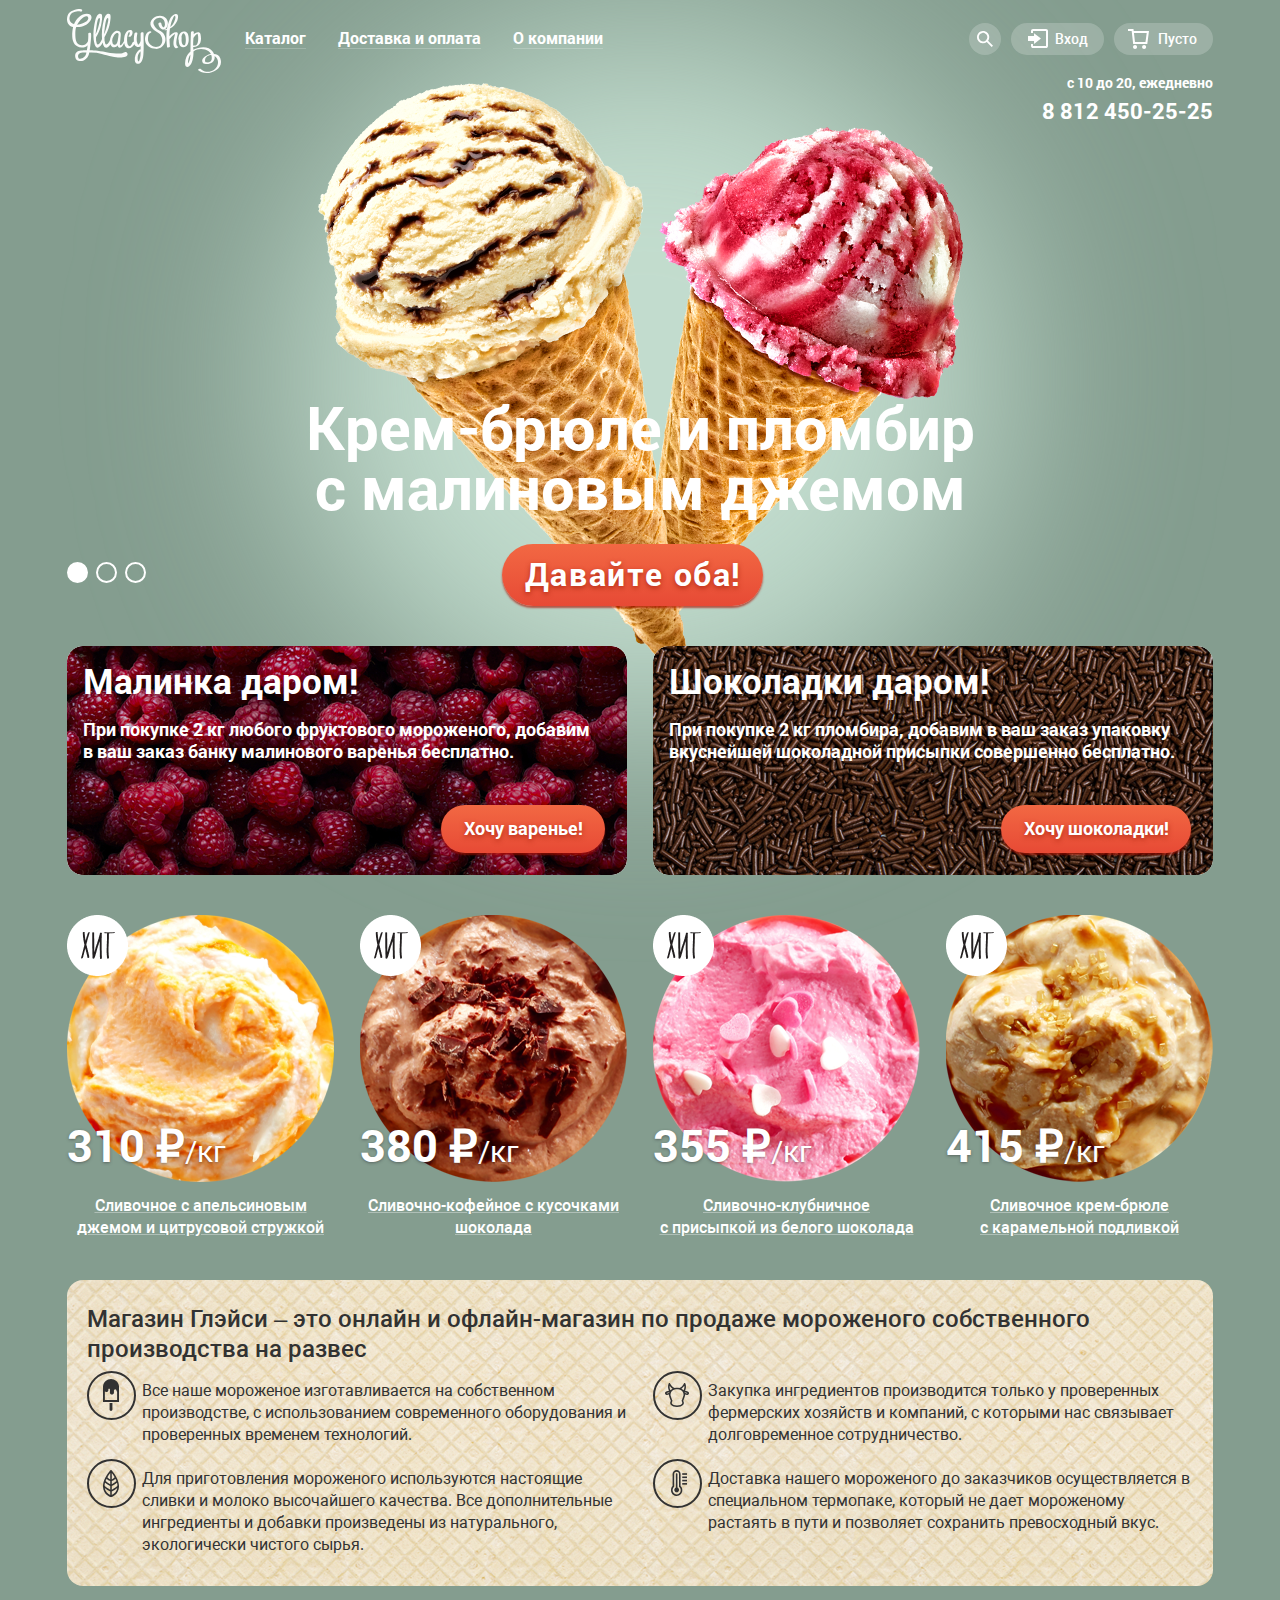
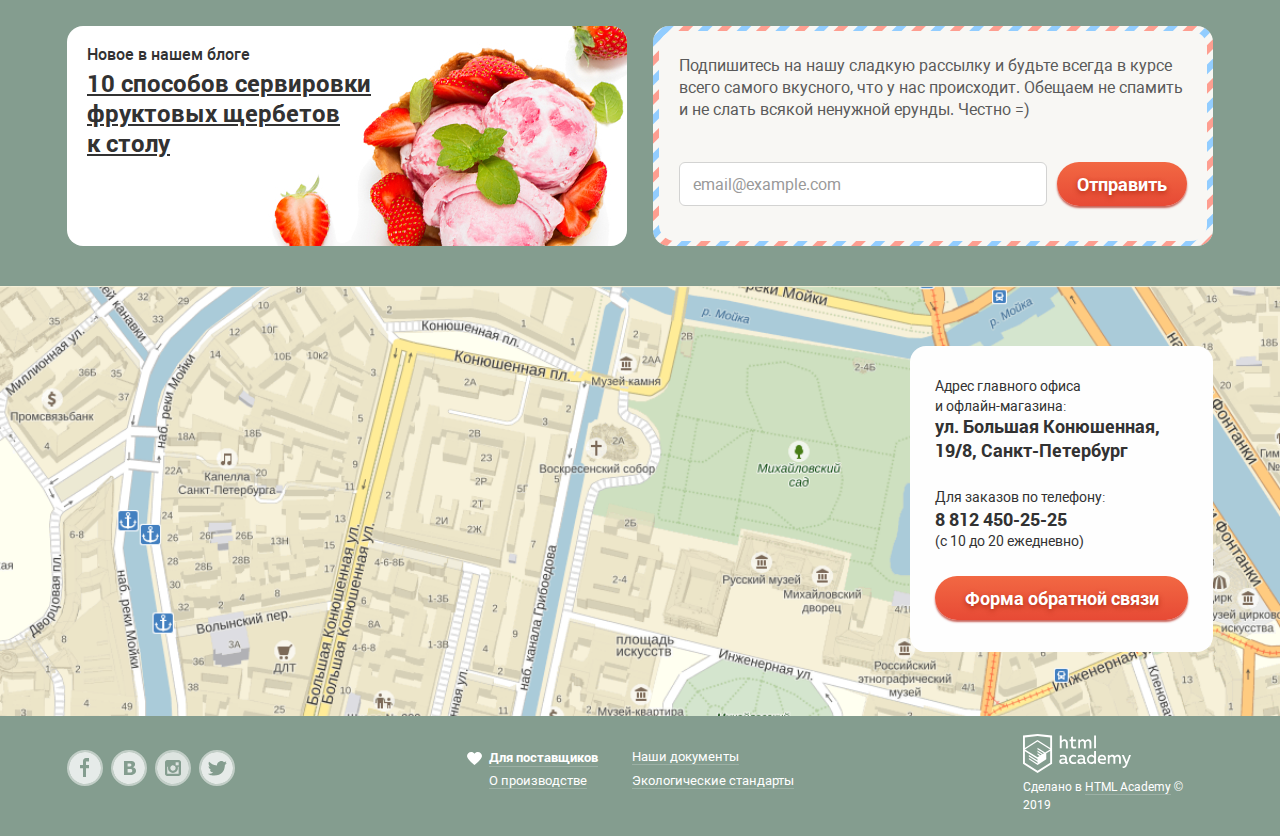
==== commit b44e18ee: "Фиксит недочёты" ====
--- a/index.html
+++ b/index.html
@@ -11,8 +11,8 @@
   <link href="css/style.min.css" rel="stylesheet">
 </head>
 
-<body class="page-body slider-page container background-green">
-  <header class="main-header">
+<body class="page-body slider-page background-green">
+  <header class="main-header main-container">
     <div class="main-header-logo">
       <img src="./img/logo.svg" width="154" height="64" alt="Логотип магазина Gllacy Shop">
     </div>
@@ -72,8 +72,8 @@
           </div>
         </li>
         <li>
-          <button class="button button-cart" type="button"><svg class="svg-cart" width="21" height="20"
-              aria-label="Корзина" viewBox="0 0 21 20" fill="none" xmlns="http://www.w3.org/2000/svg">
+          <a class="button button-cart" href="#" aria-label="Корзина"><svg class="svg-cart" width="21" height="20"
+              viewBox="0 0 21 20" fill="none" xmlns="http://www.w3.org/2000/svg">
               <path
                 d="M5.70345 2L5.46161 0H0V2H3.66795L5.17946 15H19.2869L21 2H5.70345ZM17.5034 13H6.97313L5.96545 4H18.6924L17.5034 13Z"
                 fill="white" />
@@ -83,7 +83,7 @@
               <path
                 d="M16.1027 20C17.2157 20 18.118 19.1046 18.118 18C18.118 16.8954 17.2157 16 16.1027 16C14.9896 16 14.0873 16.8954 14.0873 18C14.0873 19.1046 14.9896 20 16.1027 20Z"
                 fill="white" />
-            </svg>Пусто</button>
+            </svg>Пусто</a>
         </li>
       </ul>
       <p class="magazine-information">с 10 до 20, ежедневно
@@ -94,7 +94,7 @@
 
   <main>
     <h1 class="visually-hidden">Кондитерский магазин Gllacy Shop</h1>
-    <section class="slider">
+    <section class="slider main-container">
       <h2 class="visually-hidden presentation">Презентация мороженого</h2>
       <ul class="slider-list">
         <li class="slider-item slide slider-first slide-current">
@@ -126,7 +126,7 @@
       </div>
     </section>
 
-    <section class="special-offers">
+    <section class="special-offers main-container">
       <h2 class="visually-hidden">Специальные предложения</h2>
       <ul class="offers-list">
         <li class="offers-item">
@@ -147,57 +147,57 @@
       </ul>
     </section>
 
-    <section class="hits">
+    <section class="hits main-container">
       <h2 class="visually-hidden">Хиты продаж</h2>
       <ul class="hits-list">
         <li class="hits-item">
-          <article class="hit-article hit-first">
-            <h3 class="hit-h">Сливочное с апельсиновым джемом и цитрусовой стружкой</h3>
+          <article class="hit-article">
+            <h3 class="hit-h"><a href="#">Сливочное с апельсиновым джемом и цитрусовой стружкой</a></h3>
             <img class="hit-image" src="./img/hit-first-orange.jpg" width="267" height="267"
               alt="Изображение сливочного мороженого с апельсиновым джемом и цитрусовой стружкой">
             <p class="hits-price"><span class="hits-span-price">310 <span>&#8381;</span></span>/кг</p>
             <div class="catalog-hover"></div>
-            <button class="button button-quick-view" aria-label="Быстрый просмотр выбранного мороженого">Быстрый
-              просмотр</button>
+            <a class="button button-quick-view" aria-label="Быстрый просмотр выбранного мороженого" href="#">Быстрый
+              просмотр</a>
           </article>
         </li>
         <li class="hits-item">
-          <article class="hit-article hit-second">
-            <h3 class="hit-h">Сливочно-кофейное с кусочками шоколада</h3>
+          <article class="hit-article">
+            <h3 class="hit-h"><a href="#">Сливочно-кофейное с кусочками шоколада</a></h3>
             <img class="hit-image" src="./img/hit-second-coffee.jpg" width="267" height="267"
               alt="Изображение сливочно-кофеейного мороженого с кусочками шоколада">
             <p class="hits-price"><span class="hits-span-price">380 <span>&#8381;</span></span>/кг</p>
             <div class="catalog-hover"></div>
-            <button class="button button-quick-view" aria-label="Быстрый просмотр выбранного мороженого">Быстрый
-              просмотр</button>
+            <a class="button button-quick-view" aria-label="Быстрый просмотр выбранного мороженого" href="#">Быстрый
+              просмотр</a>
           </article>
         </li>
         <li class="hits-item">
-          <article class="hit-article hit-third">
-            <h3 class="hit-h">Сливочно-клубничное<br> с присыпкой из белого шоколада</h3>
+          <article class="hit-article">
+            <h3 class="hit-h"><a href="#">Сливочно-клубничное<br> с присыпкой из белого шоколада</a></h3>
             <img class="hit-image" src="./img/hit-third-strawberry.jpg" width="267" height="267"
               alt="Изображение Сливочно-клубничного мороженого с присыпкой из белого шоколада">
             <p class="hits-price"><span class="hits-span-price">355 <span>&#8381;</span></span>/кг</p>
             <div class="catalog-hover"></div>
-            <button class="button button-quick-view" aria-label="Быстрый просмотр выбранного мороженого">Быстрый
-              просмотр</button>
+            <a class="button button-quick-view" aria-label="Быстрый просмотр выбранного мороженого" href="#">Быстрый
+              просмотр</a>
           </article>
         </li>
         <li class="hits-item">
-          <article class="hit-article hit-fourth">
-            <h3 class="hit-h">Сливочное крем-брюле<br> с карамельной подливкой</h3>
+          <article class="hit-article">
+            <h3 class="hit-h"><a href="#">Сливочное крем-брюле<br> с карамельной подливкой</a></h3>
             <img class="hit-image" src="./img/hit-fourth-caramel.jpg" width="267" height="267"
               alt="Изображение сливочного мороженого крем-брюле с карамельной подливкой">
             <p class="hits-price"><span class="hits-span-price">415 <span>&#8381;</span></span>/кг</p>
             <div class="catalog-hover"></div>
-            <button class="button button-quick-view" aria-label="Быстрый просмотр выбранного мороженого">Быстрый
-              просмотр</button>
+            <a class="button button-quick-view" aria-label="Быстрый просмотр выбранного мороженого" href="#">Быстрый
+              просмотр</a>
           </article>
         </li>
       </ul>
     </section>
 
-    <section class="features">
+    <section class="features main-container">
       <h2 class="visually-hidden">Преимущества</h2>
       <h3 class="features-header">Магазин Глэйси – это онлайн и офлайн-магазин по продаже мороженого собственного
         производства на развес
@@ -223,7 +223,7 @@
       </ul>
     </section>
 
-    <div class="index-columns">
+    <div class="index-columns main-container">
       <section class="blog-state">
         <h2><a class="blog-state-link" href="#">10 способов сервировки<br> фруктовых щербетов<br> к столу</a></h2>
         <p>Новое в нашем блоге</p>
@@ -252,23 +252,25 @@
           src="https://www.google.com/maps/embed?pb=!1m18!1m12!1m3!1d1998.6034633474942!2d30.321180581178766!3d59.938721856228796!2m3!1f0!2f0!3f0!3m2!1i1024!2i768!4f13.1!3m3!1m2!1s0x4696310fca145cc1%3A0x42b32648d8238007!2z0JHQvtC70YzRiNCw0Y8g0JrQvtC90Y7RiNC10L3QvdCw0Y8g0YPQuy4sIDE5LzgsINCh0LDQvdC60YIt0J_QtdGC0LXRgNCx0YPRgNCzLCAxOTExODY!5e0!3m2!1sru!2sru!4v1616241589556!5m2!1sru!2sru"
           width="1200" height="430" allowfullscreen
           title="Магазин Gllacy Shop по улице Большая Конюшенная, 19/8, Санкт-Петербург"></iframe>
-        <div class="map-information">
-          <div class="map-wrapper">
-            <p class="address">Адрес главного офиса и офлайн-магазина:
-              <span class="map-address">ул. Большая Конюшенная, 19/8, Санкт-Петербург</span>
-            </p>
-            <p class="tel">Для заказов по телефону:
-              <a class="map-tel" href="tel:+78124502525">8 812 450-25-25</a>
-              (с 10 до 20 ежедневно)
-            </p>
-            <button class="button feedback-button" type="button">Форма обратной связи</button>
+        <div class="map-container">
+          <div class="map-information">
+            <div class="map-wrapper">
+              <p class="address">Адрес главного офиса и офлайн-магазина:
+                <span class="map-address">ул. Большая Конюшенная, 19/8, Санкт-Петербург</span>
+              </p>
+              <p class="tel">Для заказов по телефону:
+                <a class="map-tel" href="tel:+78124502525">8 812 450-25-25</a>
+                (с 10 до 20 ежедневно)
+              </p>
+              <button class="button feedback-button" type="button">Форма обратной связи</button>
+            </div>
           </div>
         </div>
       </div>
     </section>
   </main>
 
-  <footer class="main-footer">
+  <footer class="main-footer main-container">
     <section class="footer-social">
       <h2 class="visually-hidden">Социальные сети</h2>
       <ul class="social-list">
@@ -415,7 +417,7 @@
       <button class="button feedback-submit-button" type="submit" tabindex="0"
         aria-label="Отправить комментарий или положение">Отправить</button>
     </form>
-    <button type="button" class="close-button" aria-label="Закрыть" aria-label="Закрыть форму обратной связи"></button>
+    <button type="button" class="close-button" aria-label="Закрыть форму обратной связи"></button>
   </section>
   <script src="./js/script.min.js"></script>
 </body>
--- a/css/style.min.css
+++ b/css/style.min.css
@@ -1 +1 @@
-@-webkit-keyframes darkening{0%{opacity:0}25%{opacity:.05}33%{opacity:.1}50%{opacity:.15}66%{opacity:.2}75%{opacity:.25}99%,to{opacity:.3}}@keyframes darkening{0%{opacity:0}25%{opacity:.05}33%{opacity:.1}50%{opacity:.15}66%{opacity:.2}75%{opacity:.25}99%,to{opacity:.3}}@-webkit-keyframes bounce{0%{transform:translateY(-200%) translateX(-50%)}70%{transform:translateY(-47%) translateX(-50%)}90%{transform:translateY(-53%) translateX(-50%)}to{transform:translateY(-50%) translateX(-50%)}}@keyframes bounce{0%{transform:translateY(-200%) translateX(-50%)}70%{transform:translateY(-47%) translateX(-50%)}90%{transform:translateY(-53%) translateX(-50%)}to{transform:translateY(-50%) translateX(-50%)}}@font-face{font-family:"Roboto";src:url(../fonts/roboto.woff2) format("woff2"),url(../fonts/roboto.woff) format("woff");font-weight:400;font-style:normal}@font-face{font-family:"Roboto";src:url(../fonts/robotomedium.woff2) format("woff2"),url(../fonts/robotomedium.woff) format("woff");font-weight:500;font-style:normal}@font-face{font-family:"Roboto";src:url(../fonts/robotobold.woff2) format("woff2"),url(../fonts/robotobold.woff) format("woff");font-weight:700;font-style:normal}:root{--basic-classic-black:#000000;--basic-white:#FFFFFF;--basic-black:#323232;--basic-dull-black:#5A5A5A;--basic-grey:#999999;--basic-svg-red:#E84D37;--basic-background-button-dull-orange:#D07058;--basic-background-orange:#F26843;--basic-background-bright-red:#E74A35;--basic-background-green:#849D8F;--basic-backlight-green:rgba(215, 242, 227, 0.75);--basic-background-blue-blue:#8996A6;--basic-backlight-blue-blue:rgba(218, 228, 239, 0.75);--basic-background-brown:#9D8B84;--basic-backlight-brown:rgba(239, 224, 218, 0.75);--basic-button-background-transparency:rgba(255, 255, 255, 0.2);--basic-input-border-grey:#D3D3D2;--basic-submenu-item-hover:#FBDED7;--basic-submenu-item-active:#F6B5A5;--basic-submenu-shadow:rgba(0, 0, 0, 0.4);--basic-button-shadow:rgba(172, 16, 0, 0.64);--basic-button-shadow-hover:#AC1000;--basic-button-shadow-active-transparency:rgba(0, 0, 0, 0.07);--basic-button-shadow-active:#942718;--basic-hits-price:rgba(49, 50, 53, 0.5);--basic-background-mail:#F8F7F4;--basic-background-map-information:#FEFEFE;--basic-link-hover:#FFBC9E;--basic-link-border-hover:rgba(255, 188, 158, 0.3);--basic-auth-form-links-border:rgba(52, 52, 52, 0.3);--basic-auth-form-links-border-hover:rgba(232, 77, 55, 0.3);--basic-price-per-kilogram:#ABABAB;--basic-catalog-item-hover:rgba(0, 0, 0, 0.2);--basic-nav-link-background-active:#EDEDED;--basic-nav-link-shadow-active:#696969;--basic-novelty-item-border:rgba(50, 50, 50, 0.2);--basic-input-border-active:rgba(46, 136, 228, 0.52);--basic-text-shadow-slide-button:rgba(160, 32, 11, 0.76);--basic-change-button-hover:rgba(255, 255, 255, 0.4);--basic-border-cart-list:#CACAC7;--basic-range-scale:rgba(248, 247, 244, 0.5);--basic-feedback-button-text-shadow:rgba(160, 32, 11, 0.76);--basic-backlight-catalog:rgba(255, 255, 255, 0)}.page-body{margin:0;padding:0;font-size:16px;line-height:22px;font-weight:400;font-family:"Roboto",Arial,sans-serif;color:var(--basic-white);min-height:100%;display:-ms-grid;display:grid;-ms-grid-rows:-webkit-min-content 1fr -webkit-min-content;-ms-grid-rows:min-content 1fr min-content;grid-template-rows:-webkit-min-content 1fr -webkit-min-content;grid-template-rows:min-content 1fr min-content;align-content:start}.background-green{background-color:var(--basic-background-green)}.background-blue{background-color:var(--basic-background-blue-blue)}.background-brown{background-color:var(--basic-background-brown)}.page{height:100%}.visually-hidden{position:absolute;width:1px;height:1px;margin:-1px;border:0;padding:0;white-space:nowrap;-webkit-clip-path:inset(100%);clip-path:inset(100%);clip:rect(0 0 0 0);overflow:hidden}.container{margin:0 auto;width:1200px}.main-header{display:-ms-grid;display:grid;-ms-grid-columns:-webkit-min-content 12px -webkit-min-content 12px 1fr;-ms-grid-columns:min-content 12px min-content 12px 1fr;grid-template-columns:-webkit-min-content -webkit-min-content 1fr;grid-template-columns:min-content min-content 1fr;-ms-grid-rows:-webkit-min-content;-ms-grid-rows:min-content;grid-template-rows:-webkit-min-content;grid-template-rows:min-content;-moz-column-gap:12px;column-gap:12px;margin:0 27px;position:relative}.main-header>:nth-child(1){-ms-grid-row:1;-ms-grid-column:1}.main-header>:nth-child(2){-ms-grid-row:1;-ms-grid-column:3}.main-header>:nth-child(3){-ms-grid-row:1;-ms-grid-column:5}.main-header-logo{margin-top:9px}.main-navigation{margin-top:28px}.site-navigation,.site-navigation li{list-style:none;padding:0;margin:0}.site-navigation{display:-ms-grid;display:grid;-ms-grid-rows:1fr;grid-template-rows:1fr;-ms-grid-columns:1fr 1fr 1fr;grid-template-columns:1fr 1fr 1fr}.site-navigation>:nth-child(1){-ms-grid-row:1;-ms-grid-column:1}.site-navigation>:nth-child(2){-ms-grid-row:1;-ms-grid-column:2}.site-navigation>:nth-child(3){-ms-grid-row:1;-ms-grid-column:3}.navigation-item{color:var(--basic-white);line-height:18px;font-weight:700;white-space:nowrap;text-decoration:underline;-webkit-text-decoration-color:var(--basic-button-background-transparency);text-decoration-color:var(--basic-button-background-transparency);text-underline-position:under;margin-right:8px;padding:4px 12px 5px}.site-navigation .navigation-item-catalog{padding-bottom:9.7px;position:relative}.navigation-item-catalog:hover .submenu{display:flex}.navigation-item-catalog:hover .catalog,.navigation-item:hover{color:var(--basic-black);background-color:var(--basic-white);border-radius:26px}.navigation-item-catalog .catalog:active,.navigation-item:active{background-color:var(--basic-nav-link-background-active);box-shadow:inset 0 2px 1px var(--basic-nav-link-shadow-active)}.navigation-item-current{text-decoration:none}.current-page,.navigation-item-current{background-color:var(--basic-background-button-dull-orange);border-radius:26px}.submenu .submenu-novelty{color:var(--basic-black);font-weight:700;font-size:14px}.submenu .novelty-item{border-bottom:1px solid var(--basic-novelty-item-border);margin-left:6px;margin-right:9px;padding:5px 0 7px 15px}.submenu{background-color:var(--basic-white);padding:0;margin:0;box-shadow:0 20px 20px var(--basic-submenu-shadow);border-radius:4px;position:absolute;top:32px;z-index:10;width:143px;display:flex;flex-direction:column;display:none}.submenu .submenu-item{margin-bottom:0;padding-left:21px;padding-bottom:3px;margin-top:6px}.site-navigation .submenu li:nth-child(2){margin-top:8px}.site-navigation .submenu li:last-child{margin-bottom:7px}.submenu-item:hover{background-color:var(--basic-submenu-item-hover)}.submenu li:first-child:active,.submenu-item:active{background-color:var(--basic-submenu-item-active)}.current-submenu-page,.submenu-item-current{background-color:var(--basic-background-button-dull-orange)}.authorization-form-div a,.submenu a{color:var(--basic-black);font-size:14px;line-height:16px;text-decoration:none}.useful-buttons{font-size:14px;line-height:16px;margin-top:23px;display:flex;flex-direction:column;align-items:flex-end;flex-wrap:nowrap}.useful-buttons-list{padding:0;margin:0;display:flex;position:relative}.useful-buttons li{list-style:none}.svg-cart,.svg-enter{position:absolute;left:59px;top:6px}.svg-cart{left:159px}.useful-link-cart:hover .authorization-cart,.useful-link-login:hover .authorization-form-div,.useful-link-search:hover .search-form-div{display:block}.useful-link-login{padding-bottom:4px}.authorization-form-div{position:absolute;z-index:11;background-color:var(--basic-background-mail);width:277px;height:214px;top:36px;left:-144px;display:none}.authorization-form-div a{font-size:13px;line-height:15px}.authorization-form{display:-ms-grid;display:grid;-ms-grid-columns:-webkit-max-content 20px -webkit-min-content;-ms-grid-columns:max-content 20px min-content;grid-template-columns:-webkit-max-content -webkit-min-content;grid-template-columns:max-content min-content;-ms-grid-rows:1fr 20px 1fr 20px 1fr;grid-template-rows:1fr 1fr 1fr;-moz-column-gap:20px;column-gap:20px;row-gap:20px;margin-top:20px}.authorization-form>:nth-child(1){-ms-grid-row:1;-ms-grid-column:1}.authorization-form>:nth-child(2){-ms-grid-row:1;-ms-grid-column:3}.authorization-form>:nth-child(3){-ms-grid-row:3;-ms-grid-column:1}.authorization-form>:nth-child(4){-ms-grid-row:3;-ms-grid-column:3}.authorization-form>:nth-child(5){-ms-grid-row:5;-ms-grid-column:1}.authorization-form>:nth-child(6){-ms-grid-row:5;-ms-grid-column:3}.forgot-pass,.new-reg{border-bottom:1px solid var(--basic-auth-form-links-border)}.forgot-pass{margin-bottom:9px;width:101px}.forgot-pass:active,.forgot-pass:hover,.new-reg:active,.new-reg:hover{color:var(--basic-svg-red);border-bottom:1px solid var(--basic-auth-form-links-border-hover)}.authorization-login,.authorization-password{width:241px;height:44px;margin-left:19px;box-sizing:border-box;padding-left:15px;grid-column:1/-1;-ms-grid-row:1;-ms-grid-row-span:1;grid-row:1/2}.authorization-password{-ms-grid-row:2;grid-row:2/3;padding-bottom:8px}.authorization-form-links{display:flex;flex-wrap:nowrap;flex-direction:column}.search-form-div{position:absolute;width:341px;height:84px;background-color:var(--basic-background-mail);top:36px;left:-309px;display:none;z-index:12}.search-input{width:311px;height:44px;box-sizing:border-box;padding-left:15px;margin:20px 15px}.authorization-login,.authorization-password,.search-input{font-size:14px;line-height:16px;border-radius:4px}.authorization-login,.authorization-password,.feedback-comment,.feedback-email,.feedback-nameandsurname,.search-input,.subscription-input{color:var(--basic-black);background-color:var(--basic-white);border:1px solid var(--basic-input-border-grey);outline:0;font-weight:700}.feedback-comment,.feedback-email,.feedback-nameandsurname{font-size:14px;line-height:16px;border-radius:4px}.authorization-login:hover,.authorization-password:hover,.feedback-comment:hover,.feedback-email:hover,.feedback-nameandsurname:hover,.search-input:hover,.subscription-input:hover{border:2px solid var(--basic-input-border-grey)}.authorization-login:focus,.authorization-password:focus,.feedback-comment:focus,.feedback-email:focus,.feedback-nameandsurname:focus,.search-input:focus,.subscription-input:focus{border:2px solid var(--basic-input-border-active)}.authorization-login::-webkit-input-placeholder,.authorization-password::-webkit-input-placeholder,.feedback-comment::-webkit-input-placeholder,.feedback-email::-webkit-input-placeholder,.feedback-nameandsurname::-webkit-input-placeholder,.search-input::-webkit-input-placeholder,.subscription-input::-webkit-input-placeholder{color:var(--basic-grey);font-weight:400}.authorization-login::-moz-placeholder,.authorization-password::-moz-placeholder,.feedback-comment::-moz-placeholder,.feedback-email::-moz-placeholder,.feedback-nameandsurname::-moz-placeholder,.search-input::-moz-placeholder,.subscription-input::-moz-placeholder{color:var(--basic-grey);font-weight:400}.authorization-login:-ms-input-placeholder,.authorization-password:-ms-input-placeholder,.feedback-comment:-ms-input-placeholder,.feedback-email:-ms-input-placeholder,.feedback-nameandsurname:-ms-input-placeholder,.search-input:-ms-input-placeholder,.subscription-input:-ms-input-placeholder{color:var(--basic-grey);font-weight:400}.authorization-login::placeholder,.authorization-password::placeholder,.feedback-comment::placeholder,.feedback-email::placeholder,.feedback-nameandsurname::placeholder,.search-input::placeholder,.subscription-input::placeholder{color:var(--basic-grey);font-weight:400}.authorization-form-div,.search-form-div{box-shadow:0 20px 20px var(--basic-submenu-shadow)}.magazine-information{font-weight:700;display:flex;flex-direction:column;text-align:end;padding:0;margin:16px 0 0}.useful-buttons-tel{margin-top:8px;font-size:22px;line-height:24px;color:var(--basic-white);text-decoration:none}.authorization-cart{background-color:var(--basic-background-mail);box-shadow:0 20px 20px var(--basic-submenu-shadow);border-radius:4px;color:var(--basic-black);font-size:13px;line-height:16px;width:539px;height:242px;position:absolute;top:36px;right:0;display:none;z-index:11}.authorization-cart-form{display:flex;flex-wrap:nowrap;flex-direction:column;align-items:flex-end}.cart-name,.cart-per-kilogram,.cart-price,.features p,.final-price{margin:0}.catalog-header{font-weight:700;font-size:35px;line-height:41px;padding:0;margin:-8px 0 29px 27px}.cart-list{list-style:none;display:-ms-grid;display:grid;row-gap:36px;border-bottom:1px solid var(--basic-border-cart-list);width:510px;padding:0 0 18px;margin:0 14px 16px 15px}.cart-list .cart-item:first-child{margin-top:30px}.cart-item{display:flex;flex-wrap:nowrap;align-items:baseline}.cart-item .remove-button{width:11px;height:11px;margin-left:6px;margin-right:55px;background-image:url(../img/cart-remove.svg);background-repeat:no-repeat;border:0;background-color:transparent;cursor:pointer}.cart-name{width:216px;margin-right:31px;position:relative}.cart-list .cart-item:first-child:before{content:"";width:33px;height:33px;background-image:url(../img/mini-orange-icecream.png);position:absolute;left:41px;top:20px}.cart-list .cart-item:last-child:before{content:"";width:33px;height:33px;background-image:url(../img/mini-strawberry-icecream.png);position:absolute;left:41px;top:73px}.cart-per-kilogram{width:95px;margin-right:26px}.cart-price{width:50px}.price-per-kilogram{color:var(--basic-price-per-kilogram)}.checkout-button,.final-price{margin-right:14px}.final-price{font-size:15px;line-height:16px;font-weight:700;text-align:right;margin-bottom:15px}.authorization-cart .checkout-button{padding:10px 15px;cursor:pointer}.breadcrumbs{list-style:none;padding:0;margin:0;position:absolute;display:flex;top:96px}.breadcrumbs a{font-size:14px;line-height:16px;font-weight:400}.breadcrumbs li{margin-right:22px;position:relative}.breadcrumbs li:not(:first-child)::before{content:"";position:absolute;width:6px;height:6px;background-image:url(../img/breadcrumb-arrow.svg);top:9px;left:-14px}.breadcrumbs li:last-child{margin-right:0}.catalog-backlight-green{position:absolute;width:1200px;height:656px;z-index:-2;-webkit-filter:blur(100px);filter:blur(100px);left:-27px;background:linear-gradient(180deg,var(--basic-button-background-transparency) 0%,var(--basic-backlight-catalog) 100%)}.slider{text-align:center;position:relative;padding-top:274px;margin:0 27px}.slider-images-blue,.slider-images-brown,.slider-images-green{width:716px;height:716px;left:200px;bottom:-137px;position:absolute;background-repeat:no-repeat,no-repeat;z-index:-1}.slider-backlight-blue,.slider-backlight-brown,.slider-backlight-green{position:absolute;width:716px;height:716px;-webkit-filter:blur(100px);filter:blur(100px);border-radius:50%;z-index:-2;left:220px;bottom:-137px}.slider-images-green{background-image:url(../img/main-ice-cream-first.jpg),url(../img/main-ice-cream-second.jpg);background-position:50px 64px,364px 107px}.slider-images-blue{background-image:url(../img/main-ice-cream-third.jpg),url(../img/main-ice-cream-fourth.jpg);background-position:47px 65px,353px 105px}.slider-images-brown{background-image:url(../img/main-ice-cream-fifth.jpg),url(../img/main-ice-cream-sixth.jpg);background-position:51px 64px,364px 100px}.slider-backlight-green{background-color:var(--basic-backlight-green)}.slider-backlight-blue{background-color:var(--basic-backlight-blue-blue)}.slider-backlight-brown{background-color:var(--basic-backlight-brown)}.slide{display:none}.catalog-item:hover .button-quick-view,.catalog-item:hover .catalog-hover,.hits-item:hover .button-quick-view,.hits-item:hover .catalog-hover,.slide-current{display:block}.slider-list{list-style:none;padding:0;margin:0}.slider-header{font-weight:700;font-size:60px;line-height:60px;padding:0;margin:0 auto 37px;width:672px}.slider-third .slider-header{width:648px}.slider-controls{position:absolute;left:0;bottom:13px;display:flex;width:79px;justify-content:space-between}.change-button{width:21px;height:21px;border-radius:50%;background-color:transparent;border:2px solid var(--basic-white);cursor:pointer;padding:0;outline-offset:5px}.change-button:hover{background-color:var(--basic-change-button-hover)}.current,.current:hover{background-color:var(--basic-white)}.special-offers{margin:50px 27px 34px}.offers-list{list-style:none;padding:0;margin:0;display:flex;justify-content:space-between}.offers-list li:first-child{background-image:url(../img/article-background-raspberries.jpg);background-color:var(--basic-background-bright-red);background-repeat:no-repeat;background-size:cover}.offers-list li:last-child{background-image:url(../img/article-background-chocolate.jpg);background-repeat:no-repeat;background-size:cover;background-color:var(--basic-background-brown)}.offers-item{border-radius:16px;width:560px;min-height:229px;display:flex;flex-direction:column}.offer-header{font-weight:700;font-size:35px;line-height:41px;padding:0;margin:14px 0 17px 16px}.offer-text{font-size:18px;font-weight:700;padding:0;margin:0 0 0 16px;width:514px}.hits{margin-left:14px;margin-right:14px;margin-bottom:39px}.catalog-list,.footer-social ul,.footer-useful-links ul,.hits-list{list-style:none;padding:0;margin:0}.hits-list{display:-ms-grid;display:grid;-ms-grid-columns:267px 26px 267px 26px 267px 26px 267px;grid-template-columns:repeat(4,267px);-moz-column-gap:26px;column-gap:26px}.catalog-item article,.hits-item article{background-repeat:no-repeat;border-radius:50%}.catalog-item,.hits-item{width:267px}.catalog-hover{position:absolute;top:-7px;left:-13px;width:293px;height:402px;border-radius:4px;background-color:var(--basic-button-background-transparency);box-shadow:0 20px 20px var(--basic-catalog-item-hover);z-index:2;display:none}.catalog-article,.hit-article{width:267px;display:flex;flex-wrap:nowrap;flex-direction:column;position:relative;margin-left:13px;margin-top:6px}.catalog-image,.hit-image{width:267px;height:267px;margin-bottom:13px;z-index:0}.hit-article::before{content:"";background-image:url(../img/heat.png);width:61px;height:61px;position:absolute;background-repeat:no-repeat;z-index:1}.button-quick-view{position:absolute;margin-top:13px;padding:12px 16px;margin-bottom:27px;-ms-grid-row-align:center;align-self:center;display:none;cursor:pointer;z-index:3;bottom:-87px}.hit-h,.item-h{padding:0;margin:0;text-align:center;order:1;font-weight:500;font-size:16px;line-height:22px;text-decoration:underline;-webkit-text-decoration-color:var(--basic-button-background-transparency);text-decoration-color:var(--basic-button-background-transparency);z-index:0}.catalog-price,.hits-price{text-shadow:0 1px 3px var(--basic-hits-price);font-size:30px;line-height:35px;margin:0;padding:0;position:absolute;top:207px}.catalog-span-price,.hits-span-price{font-size:45px;line-height:45px;font-weight:700}.features{background-image:url(../img/pattern-waffle.jpg);background-position:0 0;color:var(--basic-black);border-radius:16px;margin-left:27px;margin-right:27px;margin-bottom:40px;background-color:var(--basic-white)}.features-header{font-weight:500;font-size:24px;line-height:30px;margin:0 0 0 20px;padding:24px 0 16px}.features-list{list-style:none;display:-ms-grid;display:grid;-ms-grid-columns:485px 81px 482px;grid-template-columns:485px 482px;-ms-grid-rows:-webkit-max-content 22px -webkit-max-content;-ms-grid-rows:max-content 22px max-content;grid-template-rows:-webkit-max-content -webkit-max-content;grid-template-rows:max-content max-content;-moz-column-gap:81px;column-gap:81px;row-gap:22px;margin:0 0 0 75px;padding:0 0 30px}.features-list>:nth-child(1){-ms-grid-row:1;-ms-grid-column:1}.features-list>:nth-child(2){-ms-grid-row:1;-ms-grid-column:3}.features-list>:nth-child(3){-ms-grid-row:3;-ms-grid-column:1}.features-list>:nth-child(4){-ms-grid-row:3;-ms-grid-column:3}.features-item{position:relative}.features-list .features-item::before{content:"";width:49px;height:49px;position:absolute;left:-55px;top:-9px}.features-list .features-item:first-child::before{background-image:url(../img/icecream.svg)}.features-list .features-item:nth-child(2)::before{background-image:url(../img/caw.svg)}.features-list .features-item:nth-child(3)::before{background-image:url(../img/leaf.svg)}.features-list .features-item:last-child::before{background-image:url(../img/temperature.svg)}.index-columns{display:-ms-grid;display:grid;-ms-grid-columns:587px 26px 587px;grid-template-columns:587px 587px;-ms-grid-rows:220px;grid-template-rows:220px;-moz-column-gap:26px;column-gap:26px;margin-bottom:40px}.index-columns>:nth-child(1){-ms-grid-row:1;-ms-grid-column:1}.index-columns>:nth-child(2){-ms-grid-row:1;-ms-grid-column:3}.blog-state{background-image:url(../img/blog-background.jpg);background-color:var(--basic-white);background-repeat:no-repeat;color:var(--basic-black);font-weight:500;border-radius:16px;margin-left:27px;display:flex;flex-direction:column;flex-wrap:nowrap}.blog-state p{padding:0;margin:0;margin-top:18px;margin-left:20px;margin-bottom:2px}.blog-state h2{padding:0;order:1;margin:0 0 0 20px}.blog-state-link{font-size:24px;line-height:30px;color:inherit;-webkit-text-decoration-color:var(--basic-black);text-decoration-color:var(--basic-black)}.blog-state-link:active,.blog-state-link:hover{-webkit-text-decoration-color:var(--basic-auth-form-links-border-hover);text-decoration-color:var(--basic-auth-form-links-border-hover);color:var(--basic-svg-red)}.subscription,.wrap{border-radius:16px;background-color:var(--basic-background-mail)}.subscription{background-image:url(../img/mail-border.png);color:var(--basic-dull-black);margin-right:27px;width:560px;min-height:220px}.wrap{width:511px;padding:30px 17px 29px 20px;margin:5px auto 0;min-height:151px}.subscription-form{display:-ms-grid;display:grid;-ms-grid-columns:368px 10px 130px;grid-template-columns:368px 130px;-ms-grid-rows:55px 46px 44px;grid-template-rows:55px 44px;-moz-column-gap:10px;column-gap:10px;row-gap:46px}.subscription-form>:nth-child(1){-ms-grid-row:1;-ms-grid-column:1}.subscription-form>:nth-child(2){-ms-grid-row:1;-ms-grid-column:3}.subscription-form>:nth-child(3){-ms-grid-row:3;-ms-grid-column:1}.subscription-form>:nth-child(4){-ms-grid-row:3;-ms-grid-column:3}.subscription-form button,.subscription-input{-ms-grid-column-span:1;-ms-grid-row:2;-ms-grid-row-span:1;grid-row:2/3}.subscription-input{font-size:16px;line-height:24px;-ms-grid-column:1;grid-column:1/2;padding-left:13px;border-radius:6px}.subscription-text{padding:0;grid-column:1/-1;-ms-grid-row:1;-ms-grid-row-span:1;grid-row:1/2;margin:-6px 0 0}.subscription-form button{-ms-grid-column:2;grid-column:2/3;text-shadow:0 2px 5px var(--basic-text-shadow-slide-button)}.submit-button{cursor:pointer}.section-map{color:var(--basic-black);font-size:14px;line-height:20px;position:relative}.map{height:430px}.section-map::before{content:"";width:80px;height:140px;background-image:url(../img/map-icecream.svg);position:absolute;top:136px;left:266px}.footer-copyright p,.section-map p{padding:0;margin:0}.map-information{background-color:var(--basic-background-map-information);width:303px;height:306px;border-radius:16px;position:absolute;top:62px;right:27px}.map-iframe,.social-list a{border:0}.map-wrapper{display:-ms-grid;display:grid;-ms-grid-columns:253px;grid-template-columns:253px;-ms-grid-rows:80px 31px 58px 31px 44px;grid-template-rows:80px 58px 44px;row-gap:31px;margin-top:30px;margin-left:25px}.map-wrapper>:nth-child(1){-ms-grid-row:1;-ms-grid-column:1}.map-wrapper>:nth-child(2){-ms-grid-row:3;-ms-grid-column:1}.map-wrapper>:nth-child(3){-ms-grid-row:5;-ms-grid-column:1}.section-map .address,.section-map .tel{display:flex;flex-direction:column;flex-wrap:nowrap;width:155px}.section-map .tel{width:172px}.map-address,.map-tel{font-weight:700;font-size:18px;line-height:24px}.map-address{width:255px;margin-top:-2px}.map-tel{text-decoration:none;color:inherit}.feedback-button{cursor:pointer;text-shadow:0 2px 5px var(--basic-feedback-button-text-shadow)}.main-footer{margin-left:27px;margin-right:27px;margin-bottom:22px;display:flex;flex-wrap:nowrap}.inner-footer{border-top:1px solid var(--basic-button-background-transparency)}.footer-social{margin-top:34px}.footer-copyright{margin-top:18px}.footer-social,.social-list{width:168px}.footer-social{margin-right:254px}.social-list{display:flex;flex-wrap:nowrap;justify-content:space-between}.suppliers{font-weight:700;position:relative}.suppliers::before{content:"";width:15px;height:13px;position:absolute;background-image:url(../img/heart.svg);top:4px;left:-22px}.footer-useful-links{width:305px;margin-top:32px;margin-right:229px}.useful-links-list{font-size:13px;line-height:18px;width:305px;display:-ms-grid;display:grid;-ms-grid-rows:13px 11px 13px;grid-template-rows:13px 13px;-ms-grid-columns:111px 32px 162px;grid-template-columns:111px 162px;row-gap:11px;-moz-column-gap:32px;column-gap:32px}.useful-links-list>:nth-child(1){-ms-grid-row:1;-ms-grid-column:1}.useful-links-list>:nth-child(2){-ms-grid-row:1;-ms-grid-column:3}.useful-links-list>:nth-child(3){-ms-grid-row:3;-ms-grid-column:1}.useful-links-list>:nth-child(4){-ms-grid-row:3;-ms-grid-column:3}.link h3,.useful-links-list a{border-bottom:1px solid var(--basic-button-background-transparency)}.footer-copyright{font-size:12px;line-height:18px;width:190px}.facebook-link:hover path,.instagram-link:hover path,.twitter-link:hover path,.vk-link:hover path{fill-opacity:1}.facebook-link:active path,.instagram-link:active path,.twitter-link:active path,.vk-link:active path{fill-opacity:1;stroke-opacity:.7}.feedback{background-color:var(--basic-background-mail);width:477px;height:441px;border-radius:6px;position:fixed;z-index:300;top:50%;left:50%;transform:translateX(-50%) translateY(-50%);display:none}.feedback-show{display:block;-webkit-animation-name:bounce;animation-name:bounce;-webkit-animation-duration:.6s;animation-duration:.6s}.overlay-feedback{position:fixed;top:0;left:0;width:100%;height:100%;background-color:var(--basic-classic-black);opacity:.3;z-index:250;-webkit-animation-name:darkening;animation-name:darkening;-webkit-animation-duration:.3s;animation-duration:.3s}.overlay-feedback-hide{display:none}.overlay-feedback-show{display:block}.feedback-form{display:-ms-grid;display:grid;row-gap:20px}.feedback h2{font-weight:500;font-size:24px;line-height:28px;margin:20px 0 26px 23px}.feedback p{margin:0}.feedback input,.feedback textarea{font-size:16px;line-height:20px}.feedback-comment{resize:none}.feedback-comment,.feedback-email,.feedback-nameandsurname{margin-left:24px;box-sizing:border-box;padding-left:14px}.feedback-email,.feedback-nameandsurname{width:267px;height:44px}.feedback-comment{width:428px;height:154px;padding-top:11px}.feedback-submit-button{-ms-grid-column-align:end;justify-self:end;margin-right:25px;padding:9px 24px 8px;text-shadow:0 2px 5px var(--basic-text-shadow-slide-button)}.close-button{position:absolute;width:18px;height:17px;background-image:url(../img/feedback-close.svg);background-repeat:no-repeat;border:0;top:15px;right:16px;background-color:transparent;cursor:pointer}.filter{font-weight:500;font-size:14px;line-height:16px;width:869px;margin-left:27px;margin-right:27px;margin-bottom:36px}.filter fieldset{border:0;margin:0;padding:0}.filter legend{margin-left:16px}.select-sort{background-color:var(--basic-button-background-transparency);border:0;border-radius:20px;color:var(--basic-white);width:196px;height:36px;-webkit-appearance:none;-moz-appearance:none;appearance:none;padding-left:16px;cursor:pointer;font-weight:500;font-size:16px;line-height:18px;margin-top:6px}.select-arrow{position:absolute;cursor:pointer;top:35px;right:14px;pointer-events:none}.feedback h2,.select-sort option,.select-sort:hover{color:var(--basic-black)}.button-cart:hover path,.button-login:hover path,.button-search:hover path,.select-sort:hover+.select-arrow path{fill:var(--basic-black)}.select-sort option{background-color:var(--basic-white);font-size:inherit;line-height:inherit;font-weight:400}.filter-list{display:-ms-grid;display:grid;-ms-grid-columns:196px 15px 218px 15px 267px 15px 144px;grid-template-columns:196px 218px 267px 144px;-ms-grid-rows:56px 14px 60px;grid-template-rows:56px 60px;row-gap:14px;-moz-column-gap:15px;column-gap:15px}.filter-list>:nth-child(1){-ms-grid-row:1;-ms-grid-column:1}.filter-list>:nth-child(2){-ms-grid-row:1;-ms-grid-column:3}.filter-list>:nth-child(3){-ms-grid-row:1;-ms-grid-column:5}.filter-list>:nth-child(4){-ms-grid-row:1;-ms-grid-column:7}.filter-list>:nth-child(5){-ms-grid-row:3;-ms-grid-column:1}.filter-list>:nth-child(6){-ms-grid-row:3;-ms-grid-column:3}.filter-list>:nth-child(7){-ms-grid-row:3;-ms-grid-column:5}.filter-list>:nth-child(8){-ms-grid-row:3;-ms-grid-column:7}.fat-list,.filter-list{padding:0}.fat-list,.filler-list,.filter-list{list-style:none;margin:0}.fat-list,.filler-list{background-color:var(--basic-button-background-transparency);border:0;border-radius:20px;color:var(--basic-white)}.fat-list{display:flex;flex-wrap:nowrap}.fat-list li:first-child{margin-left:47px}.fat-list li:not(:last-child){margin-right:52px}.filter-input-checkbox:focus+label,.filter-input-radio:focus+label{outline:2px auto var(--basic-classic-black);outline-offset:2px}.filter-input-checkbox:focus+label::before,.filter-input-radio:focus+label::before{outline:inherit;outline-offset:2px}.fat-list label,.filler-list label{outline:2px;font-size:16px;line-height:18px}.filler-list{display:flex;flex-wrap:nowrap;padding:8px 0 10px;margin-top:10px}.filler-label-chocolate{margin-left:48px;margin-right:52px}.filler-label-sugar-topings{margin-right:56px}.filler-label-fruits{margin-right:57px}.filler-label-syrups{margin-right:53px}.range-controls{position:relative;background-color:var(--basic-button-background-transparency);border-radius:20px;height:19px;margin-top:6px;padding:16px 21px 1px}.range-controls .scale{height:2px;background-color:var(--basic-range-scale)}.range-controls .bar{width:60%;height:2px;background-color:var(--basic-background-mail);margin-left:10%}.range-controls .toggle{width:20px;height:22px;padding:0;position:absolute;top:7px;left:0;cursor:pointer;background-image:url(../img/filter-button.svg);background-repeat:no-repeat;background-size:100% 100%}.range-controls .toggle:hover{width:22px;height:25px}.range-controls .toggle-min{left:34px}.range-controls .toggle-max{left:132px}.fat-list{width:425px;height:36px;margin-top:6px}.fat-list li{padding-top:10px}.filter-checkbox label,.filter-radio label{position:relative;cursor:pointer;-webkit-user-select:none;-moz-user-select:none;-ms-user-select:none;user-select:none}.filter-input-radio+label::before{content:"";width:22px;height:22px;background-image:url(../img/radio-off.svg);position:absolute;top:-2px;left:-33px}.filter-input-radio:checked+label::before{content:"";width:22px;height:22px;background-image:url(../img/radio-on.svg);position:absolute;top:-2px;left:-33px}.filter-input-radio:hover+label::before{content:"";width:22px;height:22px;background-image:url(../img/radio-off-hover.svg);position:absolute;top:-2px;left:-33px}.filter-input-radio:checked:hover+label::before{content:"";width:22px;height:22px;background-image:url(../img/radio-on-hover.svg);position:absolute;top:-2px;left:-33px}.filter-input-radio:disabled+label::before{content:"";width:22px;height:22px;background-image:url(../img/radio-off-disabled.svg);position:absolute;top:-2px;left:-33px}.filter-input-radio:disabled:checked+label::before{content:"";width:22px;height:22px;background-image:url(../img/radio-on-disabled.svg);position:absolute;top:-2px;left:-33px}.filter-input-checkbox+label::before{content:"";width:20px;height:20px;background-image:url(../img/checkbox-off.svg);position:absolute;top:1px;left:-33px}.filter-input-checkbox:checked+label::before{content:"";width:24px;height:20px;background-image:url(../img/checkbox-on.svg);position:absolute;top:1px;left:-33px}.filter-input-checkbox:hover+label::before{content:"";width:20px;height:20px;background-image:url(../img/checkbox-off-hover.svg);position:absolute;top:1px;left:-33px}.filter-input-checkbox:checked:hover+label::before{content:"";width:24px;height:20px;background-image:url(../img/checkbox-on-hover.svg);position:absolute;top:1px;left:-33px}.filter-input-checkbox:disabled+label::before{content:"";width:20px;height:20px;background-image:url(../img/checkbox-off-disabled.svg);position:absolute;top:1px;left:-33px}.filter-input-checkbox:checked:disabled+label::before{content:"";width:24px;height:20px;background-image:url(../img/checkbox-on-disabled.svg);position:absolute;top:1px;left:-33px}.filter-popularity-item{-ms-grid-column:1;-ms-grid-column-span:1;grid-column:1/2;position:absolute}.filter-cost-item,.filter-fat-item,.filter-popularity-item{-ms-grid-row:1;-ms-grid-row-span:1;grid-row:1/2}.filter-cost-item{-ms-grid-column:2;-ms-grid-column-span:1;grid-column:2/3}.filter-fat-item{grid-column:3/-1}.filter-filler-item{-ms-grid-column:1;-ms-grid-column-span:3;grid-column:1/4;-ms-grid-row:2;-ms-grid-row-span:1;grid-row:2/3;position:relative}.section-catalog{margin-left:14px;margin-right:14px}.catalog-list{display:-ms-grid;display:grid;-ms-grid-columns:267px 26px 267px 26px 267px 26px 267px;grid-template-columns:repeat(4,267px);-moz-column-gap:26px;column-gap:26px;row-gap:30px;margin-bottom:77px}.pagination-list{list-style:none;padding:0;display:flex;flex-wrap:nowrap;justify-content:flex-end;margin:0 35px 30px 0}.pagination-list a{color:var(--basic-white);text-decoration:none;line-height:18px;font-weight:500;padding:4px;min-width:18px;height:18px;text-align:center;cursor:pointer;display:inline-block;vertical-align:top}.pagination-list li{margin-right:4px}.pagination-list li:first-child,.pagination-list li:last-child{position:relative}.pagination-list li:first-child::before{position:absolute;content:"";width:7px;height:12px;background-image:url(../img/icon-left-small.svg);top:8px;left:-22px;cursor:default}.pagination-list li:last-child::after{position:absolute;content:"";width:7px;height:12px;background-image:url(../img/icon-right-small.svg);top:6px;right:-24px;cursor:pointer}.pagination-list .pagination-current,.pagination-list .pagination-current:hover{color:var(--basic-black);background-color:var(--basic-white);cursor:default;border-radius:14px;margin-right:1px;margin-left:1px}.pagination-list a:hover{background-color:var(--basic-button-background-transparency);border-radius:14px}.link{text-decoration:none;color:var(--basic-white);border:0;border-bottom:1px solid var(--basic-button-background-transparency)}.link:active,.link:hover{color:var(--basic-link-hover);border-bottom:1px solid var(--basic-link-border-hover)}.link-current,.link-current:active,.link-current:hover{border:0;color:var(--basic-white);cursor:default}.button{background:linear-gradient(180deg,var(--basic-background-orange) 0%,var(--basic-background-bright-red) 100%);color:var(--basic-white);text-align:center;vertical-align:middle;border:0;border-radius:70px;font:inherit;font-weight:700;font-size:18px;line-height:24px;box-shadow:0 2px 2px var(--basic-button-shadow)}.button:hover{background:linear-gradient(0deg,var(--basic-button-background-transparency),var(--basic-button-background-transparency)),linear-gradient(180deg,var(--basic-background-orange) 0%,var(--basic-background-bright-red) 100%);box-shadow:0 2px 2px var(--basic-button-shadow-hover)}.button:active{background:linear-gradient(0deg,var(--basic-button-shadow-active-transparency),var(--basic-button-shadow-active-transparency)),linear-gradient(180deg,var(--basic-background-orange) 0%,var(--basic-background-bright-red) 100%);box-shadow:inset 0 2px 2px var(--basic-button-shadow-active)}.button.button-cart,.button.button-cart-not-empty,.button.button-login,.button.button-search{font-size:14px;line-height:16px;font-weight:500;background:var(--basic-button-background-transparency);border-radius:20px;box-shadow:none}.button.button-cart-not-empty{background:var(--basic-white);color:var(--basic-black);font-weight:700}.button.button-cart:hover,.button.button-login:hover,.button.button-search:hover{background-color:var(--basic-white);color:var(--basic-black)}.button-search{line-height:16px;padding:8px;width:32px;height:32px;border-radius:50%}.button-login,.button-search{margin-right:10px}.button.button-cart,.button.button-cart-not-empty,.button.button-login{padding:8px 16px 8px 44px}.button-enter{padding:10px 25px 10px 24px;border-radius:26px;box-shadow:0 1px 2px rgba(172,16,0,.25);margin-left:19px;cursor:pointer}.offer-button,.slide-button{text-decoration:none;text-shadow:0 2px 5px var(--basic-text-shadow-slide-button)}.slide-button{font-size:32px;line-height:44px;padding:8px 21px 11px 23px;letter-spacing:.05em;width:261px;height:62px;box-sizing:border-box;margin-right:15px}.offer-button{padding:11px 22px 13px 23px;align-self:flex-end;margin:43px 22px 0 0}.filter-button{background:var(--basic-button-background-transparency);border:2px solid var(--basic-white);border-radius:20px;font-size:16px;font-weight:500;line-height:18px;position:absolute;right:-158px;top:26px;width:144px;height:36px;cursor:pointer}.filter-button:active,.filter-button:hover{background:var(--basic-white);color:var(--basic-black);border:0}.filter-button,.filter-button:hover{box-shadow:none}.filter-button:active{border-radius:20px;box-shadow:inset 0 2px 1px var(--basic-nav-link-shadow-active)}+@-webkit-keyframes darkening{0%{opacity:0}25%{opacity:.05}33%{opacity:.1}50%{opacity:.15}66%{opacity:.2}75%{opacity:.25}99%,to{opacity:.3}}@keyframes darkening{0%{opacity:0}25%{opacity:.05}33%{opacity:.1}50%{opacity:.15}66%{opacity:.2}75%{opacity:.25}99%,to{opacity:.3}}@-webkit-keyframes bounce{0%{transform:translateY(-200%) translateX(-50%)}70%{transform:translateY(-47%) translateX(-50%)}90%{transform:translateY(-53%) translateX(-50%)}to{transform:translateY(-50%) translateX(-50%)}}@keyframes bounce{0%{transform:translateY(-200%) translateX(-50%)}70%{transform:translateY(-47%) translateX(-50%)}90%{transform:translateY(-53%) translateX(-50%)}to{transform:translateY(-50%) translateX(-50%)}}@-webkit-keyframes shake{0%,to{transform:translateX(-50%) translateY(-50%)}10%,30%,50%,70%,90%{transform:translateX(-51%) translateY(-50%)}20%,40%,60%,80%{transform:translateX(-49%) translateY(-50%)}}@keyframes shake{0%,to{transform:translateX(-50%) translateY(-50%)}10%,30%,50%,70%,90%{transform:translateX(-51%) translateY(-50%)}20%,40%,60%,80%{transform:translateX(-49%) translateY(-50%)}}@font-face{font-family:"Roboto";src:url(../fonts/roboto.woff2) format("woff2"),url(../fonts/roboto.woff) format("woff");font-weight:400;font-style:normal}@font-face{font-family:"Roboto";src:url(../fonts/robotomedium.woff2) format("woff2"),url(../fonts/robotomedium.woff) format("woff");font-weight:500;font-style:normal}@font-face{font-family:"Roboto";src:url(../fonts/robotobold.woff2) format("woff2"),url(../fonts/robotobold.woff) format("woff");font-weight:700;font-style:normal}:root{--basic-classic-black:#000000;--basic-white:#FFFFFF;--basic-black:#323232;--basic-dull-black:#5A5A5A;--basic-grey:#999999;--basic-svg-red:#E84D37;--basic-background-button-dull-orange:#D07058;--basic-background-orange:#F26843;--basic-background-bright-red:#E74A35;--basic-background-green:#849D8F;--basic-backlight-green:rgba(215, 242, 227, 0.75);--basic-background-blue-blue:#8996A6;--basic-backlight-blue-blue:rgba(218, 228, 239, 0.75);--basic-background-brown:#9D8B84;--basic-backlight-brown:rgba(239, 224, 218, 0.75);--basic-button-background-transparency:rgba(255, 255, 255, 0.2);--basic-input-border-grey:#D3D3D2;--basic-submenu-item-hover:#FBDED7;--basic-submenu-item-active:#F6B5A5;--basic-submenu-shadow:rgba(0, 0, 0, 0.4);--basic-button-shadow:rgba(172, 16, 0, 0.64);--basic-button-shadow-hover:#AC1000;--basic-button-shadow-active-transparency:rgba(0, 0, 0, 0.07);--basic-button-shadow-active:#942718;--basic-hits-price:rgba(49, 50, 53, 0.5);--basic-background-mail:#F8F7F4;--basic-background-map-information:#FEFEFE;--basic-link-hover:#FFBC9E;--basic-link-border-hover:rgba(255, 188, 158, 0.3);--basic-auth-form-links-border:rgba(52, 52, 52, 0.3);--basic-auth-form-links-border-hover:rgba(232, 77, 55, 0.3);--basic-price-per-kilogram:#ABABAB;--basic-catalog-item-hover:rgba(0, 0, 0, 0.2);--basic-nav-link-background-active:#EDEDED;--basic-nav-link-shadow-active:#696969;--basic-novelty-item-border:rgba(50, 50, 50, 0.2);--basic-input-border-active:rgba(46, 136, 228, 0.52);--basic-text-shadow-slide-button:rgba(160, 32, 11, 0.76);--basic-change-button-hover:rgba(255, 255, 255, 0.4);--basic-border-cart-list:#CACAC7;--basic-range-scale:rgba(248, 247, 244, 0.5);--basic-feedback-button-text-shadow:rgba(160, 32, 11, 0.76);--basic-backlight-catalog:rgba(255, 255, 255, 0);--basic-background-color-features:rgb(241, 234, 211);--basic-background-color-map:rgb(246, 242, 218)}.page-body{margin:0;padding:0;font-size:16px;line-height:22px;font-weight:400;font-family:"Roboto",Arial,sans-serif;color:var(--basic-white);min-height:100%;display:-ms-grid;display:grid;-ms-grid-rows:-webkit-min-content 1fr -webkit-min-content;-ms-grid-rows:min-content 1fr min-content;grid-template-rows:-webkit-min-content 1fr -webkit-min-content;grid-template-rows:min-content 1fr min-content;align-content:start}.background-green{background-color:var(--basic-background-green)}.background-blue{background-color:var(--basic-background-blue-blue)}.background-brown{background-color:var(--basic-background-brown)}.page{height:100%}.visually-hidden{position:absolute;width:1px;height:1px;margin:-1px;border:0;padding:0;white-space:nowrap;-webkit-clip-path:inset(100%);clip-path:inset(100%);clip:rect(0 0 0 0);overflow:hidden}.main-container{margin:0 auto;width:1146px}.inner-container{margin:0 auto;width:1200px}.main-header{display:-ms-grid;display:grid;-ms-grid-columns:-webkit-min-content 12px -webkit-min-content 12px 1fr;-ms-grid-columns:min-content 12px min-content 12px 1fr;grid-template-columns:-webkit-min-content -webkit-min-content 1fr;grid-template-columns:min-content min-content 1fr;-ms-grid-rows:-webkit-min-content;-ms-grid-rows:min-content;grid-template-rows:-webkit-min-content;grid-template-rows:min-content;-moz-column-gap:12px;column-gap:12px;position:relative}.main-header>:nth-child(1){-ms-grid-row:1;-ms-grid-column:1}.main-header>:nth-child(2){-ms-grid-row:1;-ms-grid-column:3}.main-header>:nth-child(3){-ms-grid-row:1;-ms-grid-column:5}.main-header-logo{margin-top:9px}.inner-header{margin:0 27px}.main-navigation{margin-top:28px}.site-navigation,.site-navigation li{list-style:none;padding:0;margin:0}.site-navigation{display:-ms-grid;display:grid;-ms-grid-rows:1fr;grid-template-rows:1fr;-ms-grid-columns:1fr 1fr 1fr;grid-template-columns:1fr 1fr 1fr}.site-navigation>:nth-child(1){-ms-grid-row:1;-ms-grid-column:1}.site-navigation>:nth-child(2){-ms-grid-row:1;-ms-grid-column:2}.site-navigation>:nth-child(3){-ms-grid-row:1;-ms-grid-column:3}.navigation-item{color:var(--basic-white);line-height:18px;font-weight:700;white-space:nowrap;text-decoration:underline;-webkit-text-decoration-color:var(--basic-button-background-transparency);text-decoration-color:var(--basic-button-background-transparency);text-underline-position:under;margin-right:8px;padding:4px 12px 5px}.site-navigation .navigation-item-catalog{padding-bottom:9.7px;position:relative}.navigation-item-catalog:hover .submenu{opacity:1;pointer-events:auto}.navigation-item-catalog:hover .catalog,.navigation-item:hover{color:var(--basic-black);background-color:var(--basic-white);border-radius:26px}.navigation-item-catalog .catalog:active,.navigation-item:active{background-color:var(--basic-nav-link-background-active);box-shadow:inset 0 2px 1px var(--basic-nav-link-shadow-active)}.navigation-item-current{text-decoration:none}.current-page,.navigation-item-current{background-color:var(--basic-background-button-dull-orange);border-radius:26px}.submenu .submenu-novelty{color:var(--basic-black);font-weight:700;font-size:14px}.submenu .novelty-item{border-bottom:1px solid var(--basic-novelty-item-border);margin-left:6px;margin-right:9px;padding:5px 0 7px 15px}.submenu{background-color:var(--basic-white);padding:0;margin:0;box-shadow:0 20px 20px var(--basic-submenu-shadow);border-radius:4px;position:absolute;top:32px;z-index:10;width:143px;flex-direction:column;opacity:0;pointer-events:none}.submenu:focus-within{opacity:1;pointer-events:auto}.submenu .submenu-item{margin-bottom:0;padding-left:21px;padding-bottom:3px;margin-top:6px}.submenu li:nth-child(2){margin-top:8px}.submenu li:last-child{margin-bottom:7px}.submenu-item:hover{background-color:var(--basic-submenu-item-hover)}.submenu li:first-child:active,.submenu-item:active{background-color:var(--basic-submenu-item-active)}.submenu-item-current,.submenu-item-current:hover{background-color:var(--basic-background-button-dull-orange);cursor:default}.submenu-item-current .submenu-link{color:var(--basic-white)}.submenu a{color:var(--basic-black);text-decoration:none}.current-submenu-page{background-color:var(--basic-background-button-dull-orange)}.submenu a,.useful-buttons{font-size:14px;line-height:16px}.useful-buttons{margin-top:23px;display:flex;flex-direction:column;align-items:flex-end;flex-wrap:nowrap}.useful-buttons-list{padding:0;margin:0;display:flex;position:relative}.useful-buttons li{list-style:none}.svg-cart,.svg-enter{position:absolute;left:59px;top:6px}.svg-cart{left:159px}.useful-link-cart:hover .authorization-cart,.useful-link-login:hover .authorization-form-div,.useful-link-search:hover .search-form-div{opacity:1;pointer-events:auto}.useful-link-login{padding-bottom:4px}.authorization-form-div{position:absolute;z-index:11;background-color:var(--basic-background-mail);width:277px;height:214px;top:36px;left:-144px;opacity:0;pointer-events:none}.authorization-form-div:focus-within{opacity:1;pointer-events:auto}.authorization-form-div a{font-size:13px;line-height:15px;color:var(--basic-black);text-decoration:none}.authorization-form{display:-ms-grid;display:grid;-ms-grid-columns:-webkit-max-content 20px -webkit-min-content;-ms-grid-columns:max-content 20px min-content;grid-template-columns:-webkit-max-content -webkit-min-content;grid-template-columns:max-content min-content;-ms-grid-rows:1fr 20px 1fr 20px 1fr;grid-template-rows:1fr 1fr 1fr;-moz-column-gap:20px;column-gap:20px;row-gap:20px;margin-top:20px}.authorization-form>:nth-child(1){-ms-grid-row:1;-ms-grid-column:1}.authorization-form>:nth-child(2){-ms-grid-row:1;-ms-grid-column:3}.authorization-form>:nth-child(3){-ms-grid-row:3;-ms-grid-column:1}.authorization-form>:nth-child(4){-ms-grid-row:3;-ms-grid-column:3}.authorization-form>:nth-child(5){-ms-grid-row:5;-ms-grid-column:1}.authorization-form>:nth-child(6){-ms-grid-row:5;-ms-grid-column:3}.forgot-pass,.new-reg{border-bottom:1px solid var(--basic-auth-form-links-border)}.forgot-pass{margin-bottom:9px;width:101px}.forgot-pass:active,.forgot-pass:hover,.new-reg:active,.new-reg:hover{color:var(--basic-svg-red);border-bottom:1px solid var(--basic-auth-form-links-border-hover)}.authorization-login,.authorization-password{width:241px;height:44px;margin-left:19px;box-sizing:border-box;padding-left:15px;grid-column:1/-1;-ms-grid-row:1;-ms-grid-row-span:1;grid-row:1/2}.authorization-password{-ms-grid-row:2;grid-row:2/3;padding-bottom:8px}.authorization-form-links{display:flex;flex-wrap:nowrap;flex-direction:column}.search-form-div{position:absolute;width:341px;height:84px;background-color:var(--basic-background-mail);top:36px;left:-309px;opacity:0;pointer-events:none;z-index:12}.search-form-div:focus-within{opacity:1;pointer-events:auto}.search-input{width:311px;height:44px;box-sizing:border-box;padding-left:15px;margin:20px 15px}.authorization-login,.authorization-password,.search-input{font-size:14px;line-height:16px;border-radius:4px}.authorization-login,.authorization-password,.feedback-comment,.feedback-email,.feedback-nameandsurname,.search-input,.subscription-input{color:var(--basic-black);background-color:var(--basic-white);border:1px solid var(--basic-input-border-grey);outline:0;font-weight:700}.feedback-comment,.feedback-email,.feedback-nameandsurname{font-size:14px;line-height:16px;border-radius:4px}.authorization-login:hover,.authorization-password:hover,.feedback-comment:hover,.feedback-email:hover,.feedback-nameandsurname:hover,.search-input:hover,.subscription-input:hover{border:2px solid var(--basic-input-border-grey)}.authorization-login:focus,.authorization-password:focus,.feedback-comment:focus,.feedback-email:focus,.feedback-nameandsurname:focus,.search-input:focus,.subscription-input:focus{border:2px solid var(--basic-input-border-active)}.authorization-login:focus,.authorization-login:hover,.authorization-password:focus,.authorization-password:hover,.search-input:focus,.search-input:hover{padding-left:14px}.subscription-input:focus,.subscription-input:hover{padding-left:12px}.feedback-comment:focus,.feedback-comment:hover,.feedback-email:focus,.feedback-email:hover,.feedback-nameandsurname:focus,.feedback-nameandsurname:hover{padding-left:13px}.feedback-comment:focus,.feedback-comment:hover{padding-top:10px}.authorization-login:-ms-input-placeholder,.authorization-password:-ms-input-placeholder,.feedback-comment:-ms-input-placeholder,.feedback-email:-ms-input-placeholder,.feedback-nameandsurname:-ms-input-placeholder,.search-input:-ms-input-placeholder,.subscription-input:-ms-input-placeholder{color:var(--basic-grey);font-weight:400}.authorization-login::-webkit-input-placeholder,.authorization-password::-webkit-input-placeholder,.feedback-comment::-webkit-input-placeholder,.feedback-email::-webkit-input-placeholder,.feedback-nameandsurname::-webkit-input-placeholder,.search-input::-webkit-input-placeholder,.subscription-input::-webkit-input-placeholder{color:var(--basic-grey);font-weight:400}.authorization-login::-moz-placeholder,.authorization-password::-moz-placeholder,.feedback-comment::-moz-placeholder,.feedback-email::-moz-placeholder,.feedback-nameandsurname::-moz-placeholder,.search-input::-moz-placeholder,.subscription-input::-moz-placeholder{color:var(--basic-grey);font-weight:400}.authorization-login::placeholder,.authorization-password::placeholder,.feedback-comment::placeholder,.feedback-email::placeholder,.feedback-nameandsurname::placeholder,.search-input::placeholder,.subscription-input::placeholder{color:var(--basic-grey);font-weight:400}.authorization-form-div,.search-form-div{box-shadow:0 20px 20px var(--basic-submenu-shadow)}.magazine-information{font-weight:700;display:flex;flex-direction:column;text-align:end;padding:0;margin:16px 0 0}.useful-buttons-tel{margin-top:8px;font-size:22px;line-height:24px;color:var(--basic-white);text-decoration:none}.authorization-cart{background-color:var(--basic-background-mail);box-shadow:0 20px 20px var(--basic-submenu-shadow);border-radius:4px;color:var(--basic-black);font-size:13px;line-height:16px;width:539px;height:242px;position:absolute;top:36px;right:0;opacity:0;pointer-events:none;z-index:11}.authorization-cart-form{display:flex;flex-wrap:nowrap;flex-direction:column;align-items:flex-end}.authorization-cart:focus-within{opacity:1;pointer-events:auto}.cart-name,.cart-per-kilogram,.cart-price,.features p,.final-price{margin:0}.catalog-header{font-weight:700;font-size:35px;line-height:41px;padding:0;margin:-8px 0 29px 27px}.cart-list{list-style:none;display:-ms-grid;display:grid;row-gap:36px;border-bottom:1px solid var(--basic-border-cart-list);margin:0 14px 16px 15px;width:510px;padding:0 0 18px}.cart-list .cart-item:first-child{margin-top:30px}.cart-item{display:flex;flex-wrap:nowrap;align-items:baseline}.cart-item .remove-button{width:11px;height:11px;margin-left:6px;margin-right:55px;background-image:url(../img/cart-remove.svg);background-repeat:no-repeat;border:0;background-color:transparent;cursor:pointer}.cart-name{width:216px;margin-right:31px;position:relative}.cart-list .cart-item:first-child:before{content:"";width:33px;height:33px;background-image:url(../img/mini-orange-icecream.png);position:absolute;left:41px;top:20px}.cart-list .cart-item:last-child:before{content:"";width:33px;height:33px;background-image:url(../img/mini-strawberry-icecream.png);position:absolute;left:41px;top:73px}.cart-per-kilogram{width:95px;margin-right:26px}.cart-price{width:50px}.price-per-kilogram{color:var(--basic-price-per-kilogram)}.checkout-button,.final-price{margin-right:14px}.final-price{font-size:15px;line-height:16px;font-weight:700;text-align:right;margin-bottom:15px}.authorization-cart .checkout-button{padding:10px 15px;cursor:pointer}.breadcrumbs{list-style:none;padding:0;margin:0;position:absolute;display:flex;top:96px}.breadcrumbs a{font-size:14px;line-height:16px;font-weight:400}.breadcrumbs li{margin-right:22px;position:relative}.breadcrumbs li:not(:first-child)::before{content:"";position:absolute;width:6px;height:6px;background-image:url(../img/breadcrumb-arrow.svg);top:9px;left:-14px}.breadcrumbs li:last-child{margin-right:0}.catalog-backlight-green{position:absolute;width:1200px;height:656px;z-index:-2;-webkit-filter:blur(100px);filter:blur(100px);left:-27px;background:linear-gradient(180deg,var(--basic-button-background-transparency) 0%,var(--basic-backlight-catalog) 100%)}.slider{text-align:center;position:relative;padding-top:274px}.slider-images-blue,.slider-images-brown,.slider-images-green{width:716px;height:716px;left:200px;bottom:-139px;position:absolute;background-repeat:no-repeat,no-repeat;z-index:-1}.slider-backlight-blue,.slider-backlight-brown,.slider-backlight-green{position:absolute;width:716px;height:716px;-webkit-filter:blur(100px);filter:blur(100px);border-radius:50%;z-index:-2;left:220px;bottom:-139px}.slider-images-green{background-image:url(../img/main-ice-cream-first.jpg),url(../img/main-ice-cream-second.jpg);background-position:50px 64px,364px 107px}.slider-images-blue{background-image:url(../img/main-ice-cream-third.jpg),url(../img/main-ice-cream-fourth.jpg);background-position:47px 65px,353px 105px}.slider-images-brown{background-image:url(../img/main-ice-cream-fifth.jpg),url(../img/main-ice-cream-sixth.jpg);background-position:51px 64px,364px 100px}.slider-backlight-green{background-color:var(--basic-backlight-green)}.slider-backlight-blue{background-color:var(--basic-backlight-blue-blue)}.slider-backlight-brown{background-color:var(--basic-backlight-brown)}.slide{display:none}.catalog-item:hover .button-quick-view,.catalog-item:hover .catalog-hover,.hits-item:hover .button-quick-view,.hits-item:hover .catalog-hover,.slide-current{display:block}.slider-list{list-style:none;padding:0;margin:0}.slider-header{font-weight:700;font-size:60px;line-height:60px;padding:0;margin:0 auto 35px;width:672px}.slider-third .slider-header{width:648px}.slider-controls{position:absolute;left:0;bottom:13px;display:flex;width:79px;justify-content:space-between}.change-button{width:21px;height:21px;border-radius:50%;background-color:transparent;border:2px solid var(--basic-white);cursor:pointer;padding:0;outline-offset:5px}.change-button:hover{background-color:var(--basic-change-button-hover)}.current,.current:hover{background-color:var(--basic-white)}.special-offers{margin:50px auto 34px}.offers-list{list-style:none;padding:0;margin:0;display:flex;justify-content:space-between}.offers-list li:first-child{background-image:url(../img/article-background-raspberries.jpg);background-color:var(--basic-background-bright-red);background-repeat:no-repeat;background-size:cover}.offers-list li:last-child{background-image:url(../img/article-background-chocolate.jpg);background-repeat:no-repeat;background-size:cover;background-color:var(--basic-background-brown)}.offers-item{border-radius:16px;width:560px;min-height:229px;display:flex;flex-direction:column}.offer-header{font-weight:700;font-size:35px;line-height:41px;padding:0;margin:14px 0 17px 16px}.offer-text{font-size:18px;font-weight:700;padding:0;margin:0 0 0 16px;width:514px}.hits{margin-bottom:41px}.catalog-list,.footer-social ul,.footer-useful-links ul,.hits-list{list-style:none;padding:0;margin:0}.hits-list{display:-ms-grid;display:grid;-ms-grid-columns:267px 26px 267px 26px 267px 26px 267px;grid-template-columns:repeat(4,267px);-moz-column-gap:26px;column-gap:26px}.catalog-item article,.hits-item article{background-repeat:no-repeat;border-radius:50%}.catalog-item,.hits-item{width:267px}.catalog-hover{position:absolute;top:-7px;left:-13px;width:293px;height:402px;border-radius:4px;background-color:var(--basic-button-background-transparency);box-shadow:0 20px 20px var(--basic-catalog-item-hover);z-index:2;display:none}.catalog-article,.hit-article{width:267px;display:flex;flex-wrap:nowrap;flex-direction:column;position:relative;margin-top:6px}.catalog-article{margin-left:13px}.hit-article{margin-left:0}.catalog-image,.hit-image{width:267px;height:267px;margin-bottom:13px;z-index:0}.hit-article::before{content:"";background-image:url(../img/heat.png);width:61px;height:61px;position:absolute;background-repeat:no-repeat;z-index:1}.button-quick-view.last-quick-view{margin-top:13px;margin-bottom:6px}.button-quick-view{position:absolute;margin-top:13px;padding:12px 16px;margin-bottom:27px;-ms-grid-row-align:center;align-self:center;display:none;cursor:pointer;z-index:3;bottom:-87px;text-decoration:none}.hit-h,.item-h{padding:0;margin:0;text-align:center;order:1;font-weight:500;font-size:16px;line-height:22px;text-decoration:underline;-webkit-text-decoration-color:var(--basic-button-background-transparency);text-decoration-color:var(--basic-button-background-transparency);z-index:3}.hit-h a,.item-h a{color:var(--basic-white);text-decoration:inherit}.catalog-price,.hits-price{text-shadow:0 1px 3px var(--basic-hits-price);font-size:30px;line-height:35px;margin:0;padding:0;position:absolute;top:207px}.catalog-span-price,.hits-span-price{font-size:45px;line-height:45px;font-weight:700}.features{background-image:url(../img/pattern-waffle.jpg);background-position:0 0;color:var(--basic-black);border-radius:16px;margin-bottom:40px;background-color:var(--basic-background-color-features)}.features-header{font-weight:500;font-size:24px;line-height:30px;margin:0 0 0 20px;padding:24px 0 16px}.features-list{list-style:none;margin:0 0 0 75px;display:-ms-grid;display:grid;-ms-grid-columns:485px 81px 482px;grid-template-columns:485px 482px;-ms-grid-rows:-webkit-max-content 22px -webkit-max-content;-ms-grid-rows:max-content 22px max-content;grid-template-rows:-webkit-max-content -webkit-max-content;grid-template-rows:max-content max-content;-moz-column-gap:81px;column-gap:81px;row-gap:22px;padding:0 0 30px}.features-list>:nth-child(1){-ms-grid-row:1;-ms-grid-column:1}.features-list>:nth-child(2){-ms-grid-row:1;-ms-grid-column:3}.features-list>:nth-child(3){-ms-grid-row:3;-ms-grid-column:1}.features-list>:nth-child(4){-ms-grid-row:3;-ms-grid-column:3}.features-item{position:relative}.features-list .features-item::before{content:"";width:49px;height:49px;position:absolute;left:-55px;top:-9px}.features-list .features-item:first-child::before{background-image:url(../img/icecream.svg)}.features-list .features-item:nth-child(2)::before{background-image:url(../img/caw.svg)}.features-list .features-item:nth-child(3)::before{background-image:url(../img/leaf.svg)}.features-list .features-item:last-child::before{background-image:url(../img/temperature.svg)}.index-columns{display:-ms-grid;display:grid;-ms-grid-columns:560px 26px 560px;grid-template-columns:560px 560px;-ms-grid-rows:220px;grid-template-rows:220px;-moz-column-gap:26px;column-gap:26px;margin-bottom:40px}.index-columns>:nth-child(1){-ms-grid-row:1;-ms-grid-column:1}.index-columns>:nth-child(2){-ms-grid-row:1;-ms-grid-column:3}.blog-state{background-image:url(../img/blog-background.jpg);background-color:var(--basic-white);background-repeat:no-repeat;color:var(--basic-black);font-weight:500;border-radius:16px;display:flex;flex-direction:column;flex-wrap:nowrap;width:560px}.blog-state p{padding:0;margin:0;margin-top:18px;margin-left:20px;margin-bottom:2px}.blog-state h2{padding:0;order:1;margin:0 0 0 20px}.blog-state-link{font-size:24px;line-height:30px;color:inherit;-webkit-text-decoration-color:var(--basic-black);text-decoration-color:var(--basic-black)}.blog-state-link:active,.blog-state-link:hover{-webkit-text-decoration-color:var(--basic-auth-form-links-border-hover);text-decoration-color:var(--basic-auth-form-links-border-hover);color:var(--basic-svg-red)}.subscription,.wrap{border-radius:16px;background-color:var(--basic-background-mail)}.subscription{background-image:url(../img/mail-border.png);color:var(--basic-dull-black);width:560px;min-height:220px}.wrap{width:511px;padding:30px 17px 29px 20px;margin:5px auto 0;min-height:151px}.subscription-form{display:-ms-grid;display:grid;-ms-grid-columns:368px 10px 130px;grid-template-columns:368px 130px;-ms-grid-rows:55px 46px 44px;grid-template-rows:55px 44px;-moz-column-gap:10px;column-gap:10px;row-gap:46px}.subscription-form>:nth-child(1){-ms-grid-row:1;-ms-grid-column:1}.subscription-form>:nth-child(2){-ms-grid-row:1;-ms-grid-column:3}.subscription-form>:nth-child(3){-ms-grid-row:3;-ms-grid-column:1}.subscription-form>:nth-child(4){-ms-grid-row:3;-ms-grid-column:3}.subscription-form button,.subscription-input{-ms-grid-column-span:1;-ms-grid-row:2;-ms-grid-row-span:1;grid-row:2/3}.subscription-input{font-size:16px;line-height:24px;-ms-grid-column:1;grid-column:1/2;padding-left:13px;border-radius:6px}.subscription-text{padding:0;margin:-6px 0 0;grid-column:1/-1;-ms-grid-row:1;-ms-grid-row-span:1;grid-row:1/2}.subscription-form button{-ms-grid-column:2;grid-column:2/3;text-shadow:0 2px 5px var(--basic-text-shadow-slide-button)}.submit-button{cursor:pointer}.section-map{color:var(--basic-black);font-size:14px;line-height:20px;position:relative;width:100%;background-image:url(../img/map.png);background-repeat:no-repeat;background-size:cover;background-color:var(--basic-background-color-map)}.map{height:430px}.map-container{width:1146px;margin:0 auto;position:relative}.footer-copyright p,.section-map p{padding:0;margin:0}.map-information{background-color:var(--basic-background-map-information);width:303px;height:306px;border-radius:16px;position:absolute;top:-375px;right:0}.map-iframe{border:0;width:100%}.map-wrapper{display:-ms-grid;display:grid;-ms-grid-columns:253px;grid-template-columns:253px;-ms-grid-rows:80px 31px 58px 31px 44px;grid-template-rows:80px 58px 44px;row-gap:31px;margin-top:30px;margin-left:25px}.map-wrapper>:nth-child(1){-ms-grid-row:1;-ms-grid-column:1}.map-wrapper>:nth-child(2){-ms-grid-row:3;-ms-grid-column:1}.map-wrapper>:nth-child(3){-ms-grid-row:5;-ms-grid-column:1}.section-map .address,.section-map .tel{display:flex;flex-direction:column;flex-wrap:nowrap;width:155px}.section-map .tel{width:172px}.map-address,.map-tel{font-weight:700;font-size:18px;line-height:24px}.map-address{width:255px;margin-top:-2px}.map-tel{text-decoration:none;color:inherit}.feedback-button{cursor:pointer;text-shadow:0 2px 5px var(--basic-feedback-button-text-shadow)}.main-footer{margin-bottom:22px;display:flex;flex-wrap:nowrap}.inner-footer{border-top:1px solid var(--basic-button-background-transparency);margin-left:27px;margin-right:27px}.footer-social{margin-top:34px}.footer-copyright{margin-top:18px}.footer-social,.social-list{width:168px}.footer-social{margin-right:254px}.social-list{display:flex;flex-wrap:nowrap;justify-content:space-between}.social-list a{border:0}.suppliers{font-weight:700;position:relative}.suppliers::before{content:"";width:15px;height:13px;position:absolute;background-image:url(../img/heart.svg);top:4px;left:-22px}.footer-useful-links{width:305px;margin-top:32px;margin-right:229px}.useful-links-list{font-size:13px;line-height:18px;width:305px;display:-ms-grid;display:grid;-ms-grid-rows:13px 11px 13px;grid-template-rows:13px 13px;-ms-grid-columns:111px 32px 162px;grid-template-columns:111px 162px;row-gap:11px;-moz-column-gap:32px;column-gap:32px}.useful-links-list>:nth-child(1){-ms-grid-row:1;-ms-grid-column:1}.useful-links-list>:nth-child(2){-ms-grid-row:1;-ms-grid-column:3}.useful-links-list>:nth-child(3){-ms-grid-row:3;-ms-grid-column:1}.useful-links-list>:nth-child(4){-ms-grid-row:3;-ms-grid-column:3}.link h3,.useful-links-list a{border-bottom:1px solid var(--basic-button-background-transparency)}.footer-copyright{font-size:12px;line-height:18px;width:190px}.facebook-link:hover path,.instagram-link:hover path,.twitter-link:hover path,.vk-link:hover path{fill-opacity:1}.facebook-link:active path,.instagram-link:active path,.twitter-link:active path,.vk-link:active path{fill-opacity:1;stroke-opacity:.7}.feedback{background-color:var(--basic-background-mail);width:477px;height:441px;border-radius:6px;position:fixed;z-index:300;top:50%;left:50%;transform:translateX(-50%) translateY(-50%);display:none}.feedback-show{display:block;-webkit-animation-name:bounce;animation-name:bounce;-webkit-animation-duration:.6s;animation-duration:.6s}.overlay-feedback{position:fixed;top:0;left:0;width:100%;height:100%;background-color:var(--basic-classic-black);opacity:.3;z-index:250;-webkit-animation-name:darkening;animation-name:darkening;-webkit-animation-duration:.3s;animation-duration:.3s}.overlay-feedback-hide{display:none}.overlay-feedback-show{display:block}.feedback-form{display:-ms-grid;display:grid;row-gap:20px}.feedback-error{-webkit-animation-name:shake;animation-name:shake;-webkit-animation-duration:.6s;animation-duration:.6s}.feedback h2{font-weight:500;font-size:24px;line-height:28px;margin:15px 0 20px 24px}.feedback p{margin:0}.feedback input,.feedback textarea{font-size:16px;line-height:20px}.feedback-comment{resize:none}.feedback-comment,.feedback-email,.feedback-nameandsurname{margin-left:24px;box-sizing:border-box;padding-left:14px}.feedback-email,.feedback-nameandsurname{width:267px;height:44px}.feedback-comment{width:428px;height:154px;padding-top:11px}.feedback-submit-button{-ms-grid-column-align:end;justify-self:end;margin-right:25px;padding:10px 24px;text-shadow:0 2px 5px var(--basic-text-shadow-slide-button);cursor:pointer}.close-button{position:absolute;width:18px;height:17px;background-image:url(../img/feedback-close.svg);background-repeat:no-repeat;border:0;top:15px;right:16px;background-color:transparent;cursor:pointer}.filter{font-weight:500;font-size:14px;line-height:16px;width:869px;margin-left:27px;margin-right:27px;margin-bottom:36px}.filter fieldset{border:0;margin:0;padding:0}.filter legend{margin-left:16px}.select-sort{background-color:var(--basic-button-background-transparency);border:0;border-radius:20px;color:var(--basic-white);width:196px;height:36px;-webkit-appearance:none;-moz-appearance:none;appearance:none;padding-left:16px;cursor:pointer;font-weight:500;font-size:16px;line-height:18px;margin-top:6px}.select-arrow{position:absolute;cursor:pointer;top:35px;right:14px;pointer-events:none}.feedback h2,.select-sort option,.select-sort:hover{color:var(--basic-black)}.button-cart:hover path,.button-login:hover path,.button-search:hover path,.select-sort:hover+.select-arrow path{fill:var(--basic-black)}.select-sort option{background-color:var(--basic-white);font-size:inherit;line-height:inherit;font-weight:400}.filter-list{display:-ms-grid;display:grid;-ms-grid-columns:196px 15px 218px 15px 267px 15px 144px;grid-template-columns:196px 218px 267px 144px;-ms-grid-rows:56px 14px 60px;grid-template-rows:56px 60px;row-gap:14px;-moz-column-gap:15px;column-gap:15px}.filter-list>:nth-child(1){-ms-grid-row:1;-ms-grid-column:1}.filter-list>:nth-child(2){-ms-grid-row:1;-ms-grid-column:3}.filter-list>:nth-child(3){-ms-grid-row:1;-ms-grid-column:5}.filter-list>:nth-child(4){-ms-grid-row:1;-ms-grid-column:7}.filter-list>:nth-child(5){-ms-grid-row:3;-ms-grid-column:1}.filter-list>:nth-child(6){-ms-grid-row:3;-ms-grid-column:3}.filter-list>:nth-child(7){-ms-grid-row:3;-ms-grid-column:5}.filter-list>:nth-child(8){-ms-grid-row:3;-ms-grid-column:7}.fat-list,.filter-list{padding:0}.fat-list,.filler-list,.filter-list{list-style:none;margin:0}.fat-list,.filler-list{background-color:var(--basic-button-background-transparency);border:0;border-radius:20px;color:var(--basic-white)}.fat-list{display:flex;flex-wrap:nowrap}.fat-list li:first-child{margin-left:47px}.fat-list li:not(:last-child){margin-right:52px}.filter-input-checkbox:focus+label,.filter-input-radio:focus+label{outline:2px auto var(--basic-classic-black);outline-offset:2px}.filter-input-checkbox:focus+label::before,.filter-input-radio:focus+label::before{outline:inherit;outline-offset:2px}.fat-list label,.filler-list label{outline:2px;font-size:16px;line-height:18px}.filler-list{display:flex;flex-wrap:nowrap;padding:8px 0 10px;margin-top:10px}.filler-label-chocolate{margin-left:48px;margin-right:52px}.filler-label-sugar-topings{margin-right:56px}.filler-label-fruits{margin-right:57px}.filler-label-syrups{margin-right:53px}.range-controls{position:relative;background-color:var(--basic-button-background-transparency);border-radius:20px;height:19px;margin-top:6px;padding:16px 21px 1px}.range-controls .scale{height:2px;background-color:var(--basic-range-scale)}.range-controls .bar{width:60%;height:2px;background-color:var(--basic-background-mail);margin-left:10%}.range-controls .toggle{width:20px;height:22px;padding:0;position:absolute;top:7px;left:0;cursor:pointer;background-image:url(../img/filter-button.svg);background-repeat:no-repeat;background-size:100% 100%}.range-controls .toggle:hover{width:22px;height:25px}.range-controls .toggle-min{left:34px}.range-controls .toggle-min:hover{left:33px;top:6px}.range-controls .toggle-max{left:132px}.range-controls .toggle-max:hover{left:131px;top:6px}.fat-list{width:425px;height:36px;margin-top:6px}.fat-list li{padding-top:10px}.filter-checkbox label,.filter-radio label{position:relative;cursor:pointer;-webkit-user-select:none;-moz-user-select:none;-ms-user-select:none;user-select:none}.filter-input-radio+label::before{content:"";width:22px;height:22px;background-image:url(../img/radio-off.svg);position:absolute;top:-2px;left:-33px}.filter-input-radio:checked+label::before{content:"";width:22px;height:22px;background-image:url(../img/radio-on.svg);position:absolute;top:-2px;left:-33px}.filter-input-radio:hover+label::before{content:"";width:22px;height:22px;background-image:url(../img/radio-off-hover.svg);position:absolute;top:-2px;left:-33px}.filter-input-radio:checked:hover+label::before{content:"";width:22px;height:22px;background-image:url(../img/radio-on-hover.svg);position:absolute;top:-2px;left:-33px}.filter-input-radio:disabled+label::before{content:"";width:22px;height:22px;background-image:url(../img/radio-off.svg);position:absolute;top:-2px;left:-33px}.filter-input-checkbox:disabled+label,.filter-input-radio:disabled+label{opacity:.4}.filter-input-radio:disabled:checked+label::before{content:"";width:22px;height:22px;background-image:url(../img/radio-on.svg);position:absolute;top:-2px;left:-33px}.filter-input-checkbox:checked:disabled+label,.filter-input-radio:disabled:checked+label{opacity:.4}.filter-input-checkbox+label::before{content:"";width:20px;height:20px;background-image:url(../img/checkbox-off.svg);position:absolute;top:1px;left:-33px}.filter-input-checkbox:checked+label::before{content:"";width:24px;height:20px;background-image:url(../img/checkbox-on.svg);position:absolute;top:1px;left:-33px}.filter-input-checkbox:hover+label::before{content:"";width:20px;height:20px;background-image:url(../img/checkbox-off-hover.svg);position:absolute;top:1px;left:-33px}.filter-input-checkbox:checked:hover+label::before{content:"";width:24px;height:20px;background-image:url(../img/checkbox-on-hover.svg);position:absolute;top:1px;left:-33px}.filter-input-checkbox:disabled+label::before{content:"";width:20px;height:20px;background-image:url(../img/checkbox-off.svg);position:absolute;top:1px;left:-33px}.filter-input-checkbox:checked:disabled+label::before{content:"";width:24px;height:20px;background-image:url(../img/checkbox-on.svg);position:absolute;top:1px;left:-33px}.filter-popularity-item{-ms-grid-column:1;-ms-grid-column-span:1;grid-column:1/2;position:absolute}.filter-cost-item,.filter-fat-item,.filter-popularity-item{-ms-grid-row:1;-ms-grid-row-span:1;grid-row:1/2}.filter-cost-item{-ms-grid-column:2;-ms-grid-column-span:1;grid-column:2/3}.filter-fat-item{grid-column:3/-1}.filter-filler-item{-ms-grid-column:1;-ms-grid-column-span:3;grid-column:1/4;-ms-grid-row:2;-ms-grid-row-span:1;grid-row:2/3;position:relative}.section-catalog{margin-left:14px;margin-right:14px}.catalog-list{display:-ms-grid;display:grid;-ms-grid-columns:267px 26px 267px 26px 267px 26px 267px;grid-template-columns:repeat(4,267px);-moz-column-gap:26px;column-gap:26px;row-gap:30px;margin-bottom:77px}.pagination-list{list-style:none;padding:0;margin:0 0 30px;display:flex;flex-wrap:nowrap;justify-content:flex-end}.link,.pagination-list a{text-decoration:none;color:var(--basic-white)}.pagination-list a{line-height:18px;font-weight:500;padding:4px;min-width:18px;height:18px;text-align:center;cursor:pointer;display:inline-block;vertical-align:top}.pagination-list li{margin-right:4px}.pagination-list .pagination-current,.pagination-list .pagination-current:hover{color:var(--basic-black);background-color:var(--basic-white);cursor:default;border-radius:14px;margin-right:1px;margin-left:1px}.pagination-list a:hover{background-color:var(--basic-button-background-transparency);border-radius:14px}.pagination-list .left-arrow:hover{background:0 0;cursor:default}.pagination-list .right-arrow{padding:4px 4px 4px 9px}.pagination-list .right-arrow:hover{background:0 0}.link{border:0;border-bottom:1px solid var(--basic-button-background-transparency)}.link:active,.link:hover{color:var(--basic-link-hover);border-bottom:1px solid var(--basic-link-border-hover)}.link-current,.link-current:active,.link-current:hover{border:0;color:var(--basic-white);cursor:default}.button{background:linear-gradient(180deg,var(--basic-background-orange) 0%,var(--basic-background-bright-red) 100%);color:var(--basic-white);text-align:center;vertical-align:middle;border:0;border-radius:70px;font:inherit;font-weight:700;font-size:18px;line-height:24px;box-shadow:0 2px 2px var(--basic-button-shadow)}.button:hover{background:linear-gradient(0deg,var(--basic-button-background-transparency),var(--basic-button-background-transparency)),linear-gradient(180deg,var(--basic-background-orange) 0%,var(--basic-background-bright-red) 100%);box-shadow:0 2px 2px var(--basic-button-shadow-hover)}.button:active{background:linear-gradient(0deg,var(--basic-button-shadow-active-transparency),var(--basic-button-shadow-active-transparency)),linear-gradient(180deg,var(--basic-background-orange) 0%,var(--basic-background-bright-red) 100%);box-shadow:inset 0 2px 2px var(--basic-button-shadow-active)}.button.button-cart,.button.button-login,.button.button-search{font-weight:500}.button.button-cart,.button.button-cart-not-empty,.button.button-login,.button.button-search{font-size:14px;line-height:16px;background:var(--basic-button-background-transparency);border-radius:20px;box-shadow:none}.button.button-cart,.button.button-cart-not-empty{cursor:default;text-decoration:none;display:inline-block;vertical-align:top}.button.button-cart-not-empty{background:var(--basic-white);color:var(--basic-black);font-weight:700}.button.button-cart:hover,.button.button-login:hover,.button.button-search:hover{background-color:var(--basic-white);color:var(--basic-black)}.button-search{line-height:16px;padding:8px;width:32px;height:32px;border-radius:50%}.button-login,.button-search{margin-right:10px}.button.button-cart,.button.button-cart-not-empty,.button.button-login{padding:8px 16px 8px 44px}.button-enter{padding:10px 25px 10px 24px;border-radius:26px;box-shadow:0 1px 2px rgba(172,16,0,.25);margin-left:19px;cursor:pointer}.offer-button,.slide-button{text-decoration:none;text-shadow:0 2px 5px var(--basic-text-shadow-slide-button)}.slide-button{font-size:32px;line-height:44px;padding:8px 21px 11px 23px;letter-spacing:.05em;width:261px;height:62px;box-sizing:border-box;margin-right:15px}.offer-button{padding:11px 22px 13px 23px;align-self:flex-end;margin:43px 22px 0 0}.filter-button{background:var(--basic-button-background-transparency);border:2px solid var(--basic-white);border-radius:20px;font-size:16px;font-weight:500;line-height:18px;position:absolute;right:-158px;top:26px;width:144px;height:36px;cursor:pointer}.filter-button:active,.filter-button:hover{background:var(--basic-white);color:var(--basic-black);border:0}.filter-button,.filter-button:hover{box-shadow:none}.filter-button:active{border-radius:20px;box-shadow:inset 0 2px 1px var(--basic-nav-link-shadow-active)}